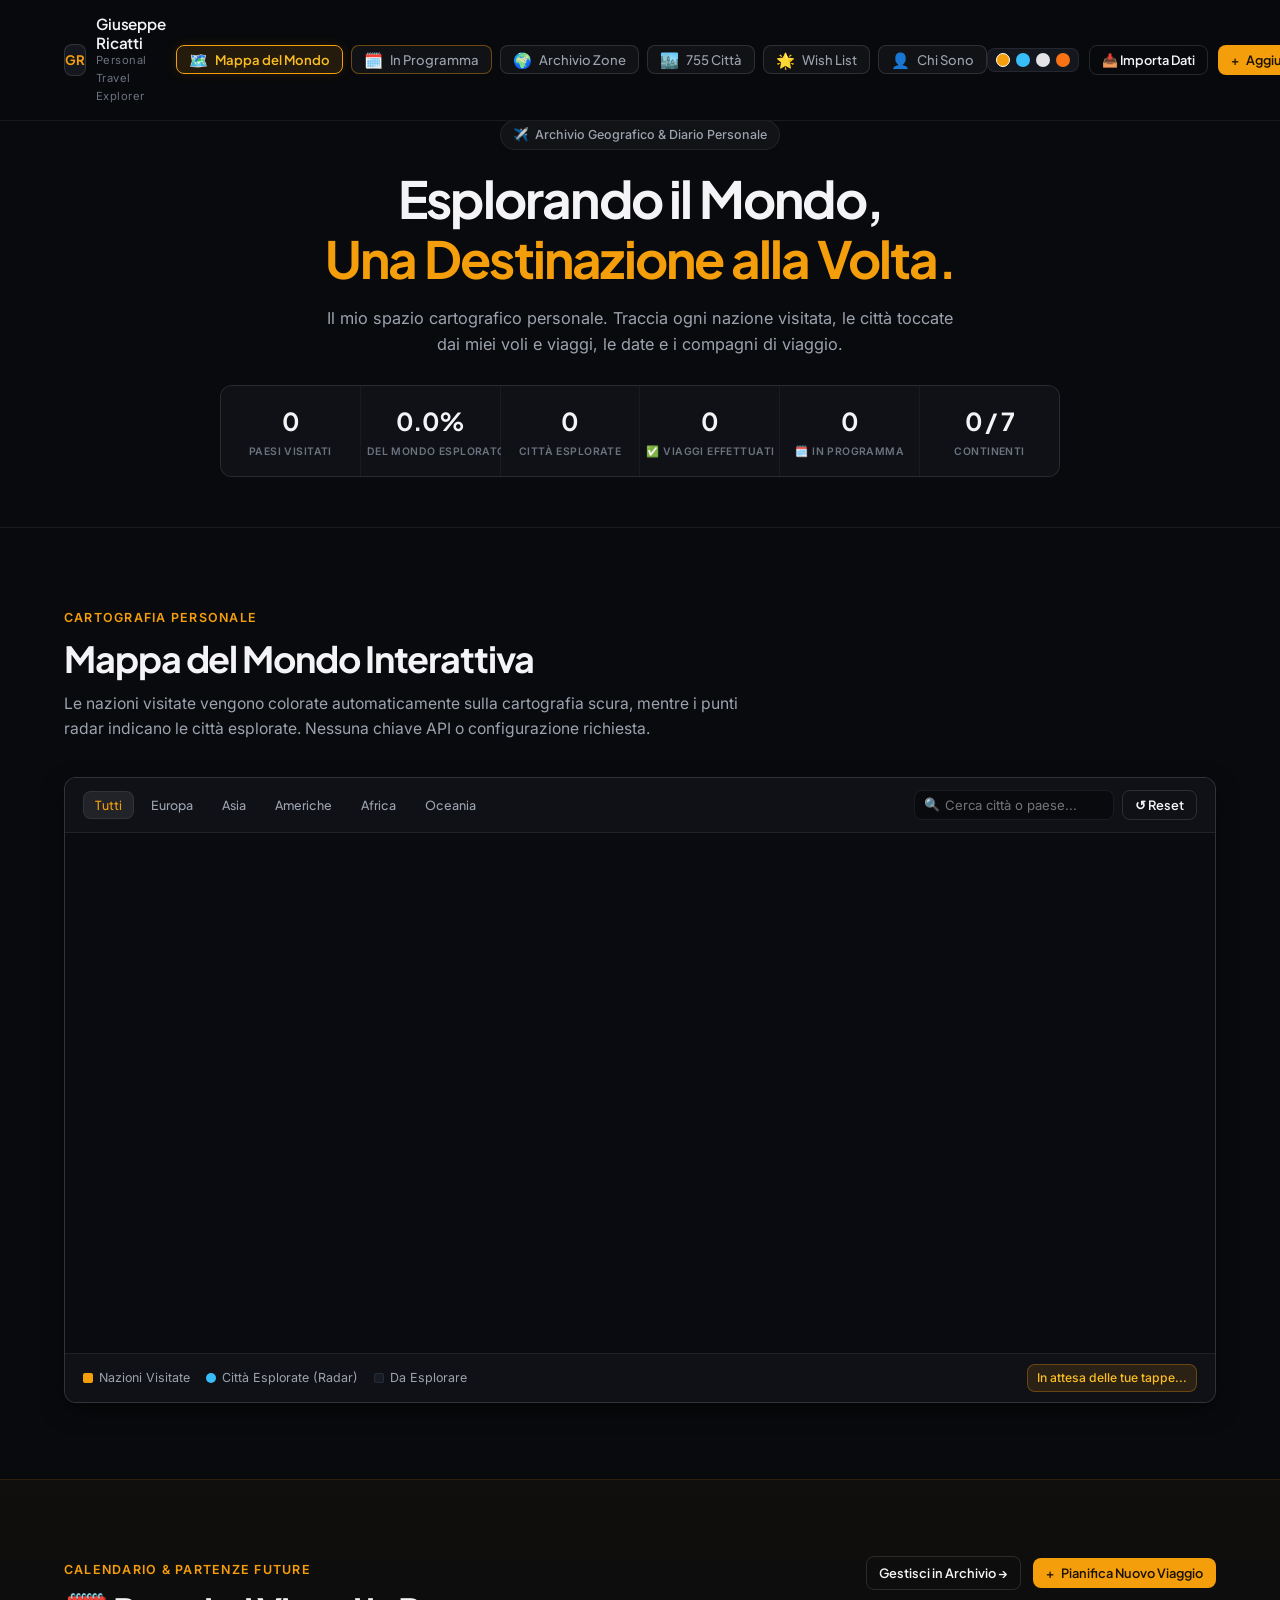
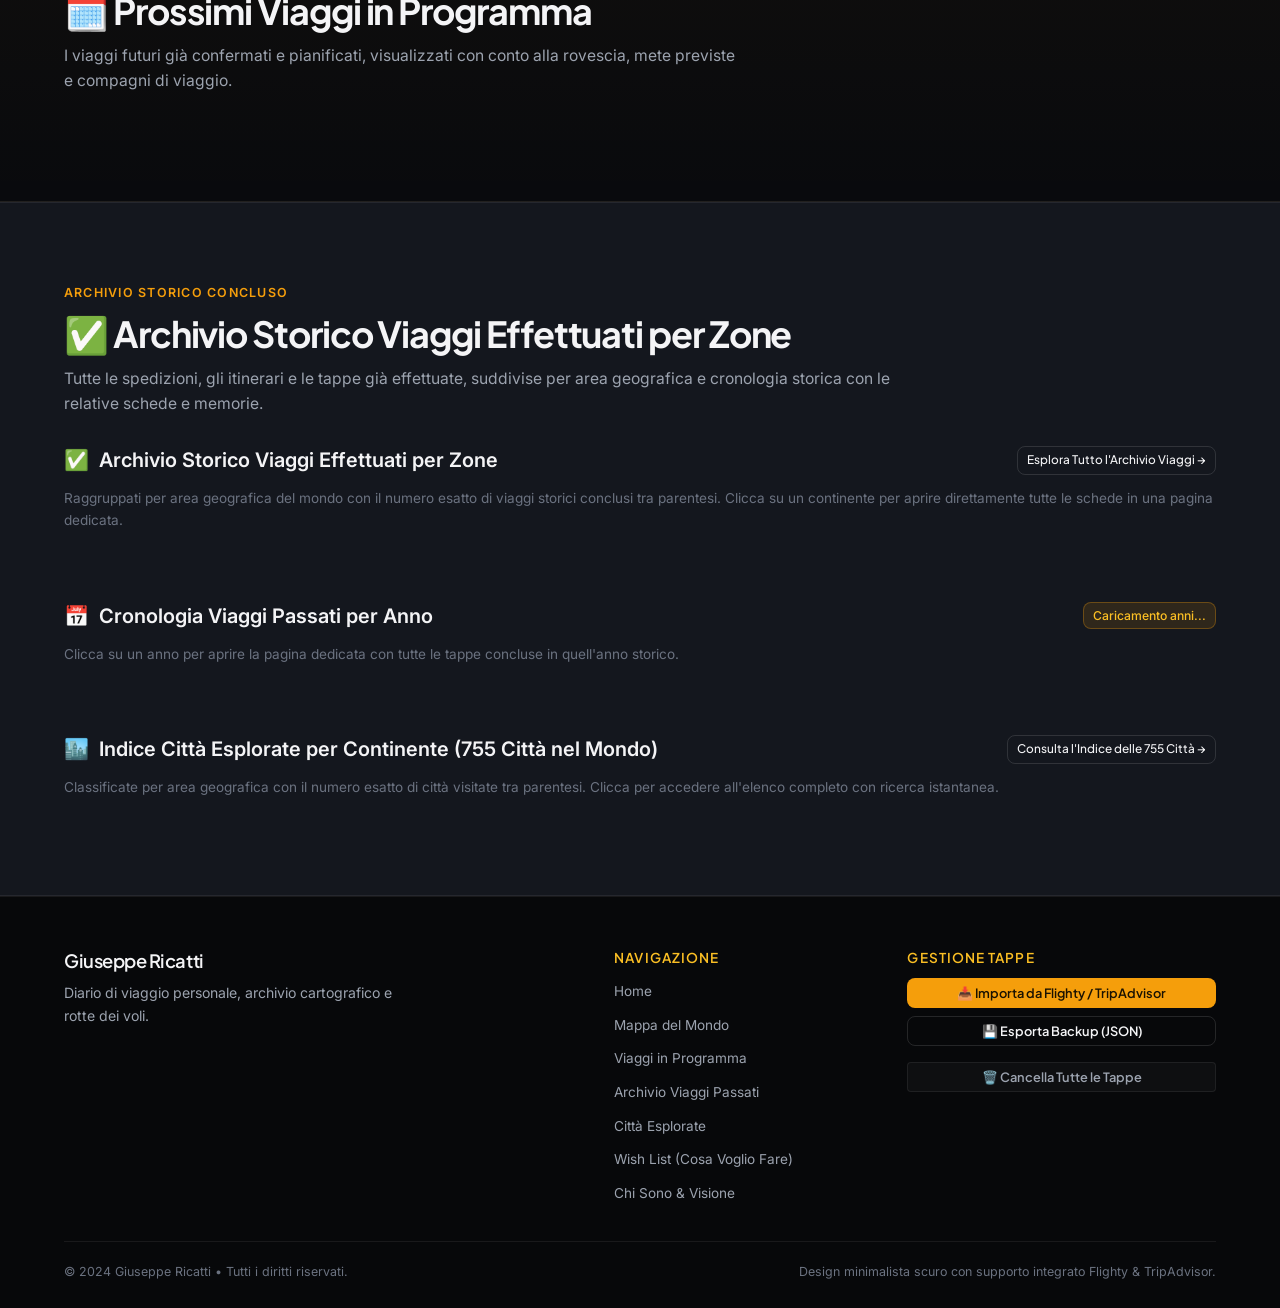
==== index.html @ 0a2cc17b "Primo caricamento" ====
<!DOCTYPE html>
<html lang="it">
<head>
  <meta charset="UTF-8">
  <meta name="viewport" content="width=device-width, initial-scale=1.0">
  <title>Giuseppe Ricatti | Travel Journal & Mappa del Mondo</title>
  <meta name="description" content="Sito web personale e archivio geografico dei viaggi di Giuseppe Ricatti. Mappa interattiva dei paesi e delle città visitate, date, compagni di viaggio e diario.">
  <meta name="author" content="Giuseppe Ricatti">

  <!-- Favicon Emoji -->
  <link rel="icon" href="data:image/svg+xml,<svg xmlns=%22http://www.w3.org/2000/svg%22 viewBox=%220 0 100 100%22><text y=%22.9em%22 font-size=%2290%22>🌍</text></svg>">

  <!-- Google Fonts: Plus Jakarta Sans & Inter (Clean, Minimal, Professional) -->
  <link rel="preconnect" href="https://fonts.googleapis.com">
  <link rel="preconnect" href="https://fonts.gstatic.com" crossorigin>
  <link href="https://fonts.googleapis.com/css2?family=Inter:wght@300;400;500;600&family=Plus+Jakarta+Sans:wght@400;500;600;700&display=swap" rel="stylesheet">

  <!-- Leaflet CSS -->
  <link rel="stylesheet" href="https://unpkg.com/leaflet@1.9.4/dist/leaflet.css" integrity="sha256-p4NxAoJBhIIN+hmNHrzRCf9tD/miZyoHS5obTRR9BMY=" crossorigin=""/>

  <!-- Stili Personalizzati Minimalisti -->
  <link rel="stylesheet" href="css/style.css">
</head>
<body>

  <!-- ======================================================================
       BARRA DI NAVIGAZIONE CON SELETTORE PALETTE
       ====================================================================== -->
  <header class="navbar" id="main-navbar">
    <div class="container navbar-inner">
      <a href="#home" class="brand-logo" title="Giuseppe Ricatti - Home">
        <div class="brand-avatar">GR</div>
        <div class="brand-text">
          <h1>Giuseppe Ricatti</h1>
          <span class="brand-subtitle">Personal Travel Explorer</span>
        </div>
      </a>

      <nav class="navbar-box-nav" id="navbar-links">
        <a href="#mappa" class="nav-box-btn active" title="Mappa del Mondo Interattiva">
          <span class="nav-box-icon">🗺️</span>
          <span class="nav-box-label">Mappa del Mondo</span>
        </a>
        <a href="#prossimi-viaggi" class="nav-box-btn nav-box-upcoming" title="Viaggi in Programma">
          <span class="nav-box-icon">🗓️</span>
          <span class="nav-box-label">In Programma</span>
        </a>
        <a href="#archivio-passati" class="nav-box-btn" title="Archivio Viaggi Passati Diviso per Zone">
          <span class="nav-box-icon">🌍</span>
          <span class="nav-box-label">Archivio Zone</span>
        </a>
        <a href="citta.html" class="nav-box-btn" title="755 Città Esplorate nel Mondo">
          <span class="nav-box-icon">🏙️</span>
          <span class="nav-box-label">755 Città</span>
        </a>
        <a href="wishlist.html" class="nav-box-btn" title="Travel Wish List (Cosa Voglio Fare)">
          <span class="nav-box-icon">🌟</span>
          <span class="nav-box-label">Wish List</span>
        </a>
        <a href="chi-sono.html" class="nav-box-btn" title="Biografia & Visione">
          <span class="nav-box-icon">👤</span>
          <span class="nav-box-label">Chi Sono</span>
        </a>
      </nav>

      <div class="navbar-actions">
        <!-- Selettore rapido palette colore -->
        <div class="theme-picker" title="Scegli la tonalità colore della mappa e del sito">
          <span class="theme-dot theme-dot-amber active" data-theme="amber" onclick="window.travelApp.setTheme('amber')" title="Ambra Dorata"></span>
          <span class="theme-dot theme-dot-sapphire" data-theme="sapphire" onclick="window.travelApp.setTheme('sapphire')" title="Blu Zaffiro"></span>
          <span class="theme-dot theme-dot-platinum" data-theme="platinum" onclick="window.travelApp.setTheme('platinum')" title="Platino Monocromo"></span>
          <span class="theme-dot theme-dot-terracotta" data-theme="terracotta" onclick="window.travelApp.setTheme('terracotta')" title="Terracotta"></span>
        </div>

        <button class="btn btn-outline btn-sm" onclick="window.travelApp.openImportModal('flighty')" title="Importa voli da Flighty o tappe da TripAdvisor">
          📥 Importa Dati
        </button>

        <button class="btn btn-accent btn-sm" onclick="window.travelApp.openAddTripModal()">
          <span>+</span> Aggiungi Tappa
        </button>

        <button class="mobile-menu-btn" id="mobile-menu-toggle" aria-label="Menu di navigazione">
          ☰
        </button>
      </div>
    </div>
  </header>

  <!-- ======================================================================
       HERO SECTION: INTRO & DASHBOARD STATISTICHE
       ====================================================================== -->
  <section class="hero-section" id="home">
    <div class="container">
      <div class="hero-content">
        <div class="hero-tagline-pill">
          <span>✈️</span> Archivio Geografico & Diario Personale
        </div>
        
        <h2 class="hero-title">
          Esplorando il Mondo, <br>
          <span class="gradient-text">Una Destinazione alla Volta.</span>
        </h2>

        <p class="hero-description">
          Il mio spazio cartografico personale. Traccia ogni nazione visitata, le città toccate dai miei voli e viaggi, le date e i compagni di viaggio.
        </p>

        <!-- Dashboard Statistiche Lineare -->
        <div class="stats-dashboard">
          <div class="stat-card">
            <div class="stat-value" id="stat-countries">0</div>
            <div class="stat-label">Paesi Visitati</div>
          </div>
          <div class="stat-card">
            <div class="stat-value" id="stat-percentage">0.0%</div>
            <div class="stat-label">Del Mondo Esplorato</div>
          </div>
          <div class="stat-card">
            <div class="stat-value" id="stat-cities">0</div>
            <div class="stat-label">Città Esplorate</div>
          </div>
          <div class="stat-card">
            <div class="stat-value" id="stat-trips">0</div>
            <div class="stat-label">✅ Viaggi Effettuati</div>
          </div>
          <div class="stat-card stat-card-upcoming">
            <div class="stat-value" id="stat-upcoming">0</div>
            <div class="stat-label">🗓️ In Programma</div>
          </div>
          <div class="stat-card">
            <div class="stat-value" id="stat-continents">0 / 7</div>
            <div class="stat-label" id="stat-continents-label">Continenti</div>
          </div>
        </div>

      </div>
    </div>
  </section>

  <!-- ======================================================================
       SEZIONE MAPPA DEL MONDO INTERATTIVA
       ====================================================================== -->
  <section class="section-padding map-section" id="mappa">
    <div class="container">
      <div class="section-header">
        <span class="section-tag">Cartografia Personale</span>
        <h2 class="section-title">Mappa del Mondo Interattiva</h2>
        <p class="section-subtitle">
          Le nazioni visitate vengono colorate automaticamente sulla cartografia scura, mentre i punti radar indicano le città esplorate. Nessuna chiave API o configurazione richiesta.
        </p>
      </div>

      <div class="map-card-wrapper">
        <!-- Toolbar con filtri continenti e ricerca -->
        <div class="map-toolbar">
          <div class="continent-filters" id="map-continent-filters">
            <button class="continent-btn active" data-continent="all">Tutti</button>
            <button class="continent-btn" data-continent="Europa">Europa</button>
            <button class="continent-btn" data-continent="Asia">Asia</button>
            <button class="continent-btn" data-continent="Americhe">Americhe</button>
            <button class="continent-btn" data-continent="Africa">Africa</button>
            <button class="continent-btn" data-continent="Oceania">Oceania</button>
          </div>

          <div class="map-controls-group">
            <div class="map-search-box">
              <span class="map-search-icon">🔍</span>
              <input type="text" id="map-search-input" placeholder="Cerca città o paese...">
            </div>
            <button class="btn btn-outline btn-sm" onclick="window.travelMap.resetView()" title="Ripristina visuale globale">
              ↺ Reset
            </button>
          </div>
        </div>

        <!-- Mappa Leaflet (Esri Dark Canvas) -->
        <div id="world-map"></div>

        <!-- Footer Mappa con Legenda e Badge Statistiche -->
        <div class="map-footer-legend">
          <div class="legend-items">
            <div class="legend-item">
              <span class="legend-swatch swatch-visited"></span>
              <span>Nazioni Visitate</span>
            </div>
            <div class="legend-item">
              <span class="legend-swatch swatch-city"></span>
              <span>Città Esplorate (Radar)</span>
            </div>
            <div class="legend-item">
              <span class="legend-swatch swatch-unvisited"></span>
              <span>Da Esplorare</span>
            </div>
          </div>
          <div id="map-stat-badge" class="badge badge-accent">
            In attesa delle tue tappe...
          </div>
        </div>
      </div>
    </div>
  </section>

  <!-- ======================================================================
       SEZIONE: PROSSIMI VIAGGI IN PROGRAMMA (ELEMENTO A SÉ STANTE)
       Visualizza chiaramente i viaggi futuri/pianificati separati dall'archivio
       con le schede complete e le loro icone di riepilogo originali
       ====================================================================== -->
  <section class="section-padding home-upcoming-section" id="prossimi-viaggi">
    <div class="container">
      <div class="upcoming-section-header">
        <div class="upcoming-header-left">
          <span class="section-tag">Calendario & Partenze Future</span>
          <h2 class="section-title"><span>🗓️</span> Prossimi Viaggi in Programma</h2>
          <p class="section-subtitle">
            I viaggi futuri già confermati e pianificati, visualizzati con conto alla rovescia, mete previste e compagni di viaggio.
          </p>
        </div>
        <div class="upcoming-header-actions">
          <a href="viaggi.html?tab=upcoming" class="btn btn-outline btn-sm">
            Gestisci in Archivio →
          </a>
          <button class="btn btn-accent btn-sm" onclick="window.travelApp.openAddTripModal()">
            <span>+</span> Pianifica Nuovo Viaggio
          </button>
        </div>
      </div>

      <!-- Griglia card viaggi in programma con icone originali (renderizzata via app.js) -->
      <div class="trips-grid" id="home-upcoming-list">
        <!-- Inserito dinamicamente da app.js via renderTripCard(trip, true) -->
      </div>
    </div>
  </section>

  <!-- ======================================================================
       SEZIONE ARCHIVIO: VIAGGI PASSATI (EFFETTUATI) DIVISO PER ZONE
       Contiene ESCLUSIVAMENTE i viaggi già effettuati (esclusi quelli in programma)
       con le schede complete e le loro icone di riepilogo originali
       ====================================================================== -->
  <section class="section-padding directory-hub-section" id="archivio-passati">
    <div class="container">
      <div class="section-header" style="text-align: left; margin-bottom: 28px;">
        <span class="section-tag">Archivio Storico Concluso</span>
        <h2 class="section-title"><span>✅</span> Archivio Storico Viaggi Effettuati per Zone</h2>
        <p class="section-subtitle" style="margin: 0; max-width: 850px;">
          Tutte le spedizioni, gli itinerari e le tappe già effettuate, suddivise per area geografica e cronologia storica con le relative schede e memorie.
        </p>
      </div>

      <!-- BLOCCO 1: ARCHIVIO STORICO VIAGGI EFFETTUATI PER ZONE (CONTINENTI) -->
      <div class="directory-block" id="archivio-zone">
        <div class="directory-block-header">
          <div class="directory-block-title">
            <span>✅</span> Archivio Storico Viaggi Effettuati per Zone
          </div>
          <a href="viaggi.html?tab=past" class="btn btn-xs btn-outline">
            Esplora Tutto l'Archivio Viaggi →
          </a>
          <p class="directory-block-desc">
            Raggruppati per area geografica del mondo con il numero esatto di viaggi storici conclusi tra parentesi. Clicca su un continente per aprire direttamente tutte le schede in una pagina dedicata.
          </p>
        </div>
        <div class="continents-directory-grid" id="home-past-continents-grid">
          <!-- Renderizzato via app.js nello stesso layout di Indice Città Esplorate per Continente -->
        </div>
      </div>

      <!-- BLOCCO 2: CRONOLOGIA VIAGGI PASSATI PER ANNO -->
      <div class="directory-block" id="archivio-anni">
        <div class="directory-block-header">
          <div class="directory-block-title">
            <span>📅</span> Cronologia Viaggi Passati per Anno
          </div>
          <span class="badge badge-accent" id="hub-past-years-count">Caricamento anni...</span>
          <p class="directory-block-desc">
            Clicca su un anno per aprire la pagina dedicata con tutte le tappe concluse in quell'anno storico.
          </p>
        </div>
        <div class="years-directory-grid" id="home-past-years-grid">
          <!-- Renderizzato via app.js con i soli anni dei viaggi passati -->
        </div>
      </div>

      <!-- BLOCCO 3: CITTÀ ESPLORATE & TOCCATE PER CONTINENTE -->
      <div class="directory-block" id="indice-citta">
        <div class="directory-block-header">
          <div class="directory-block-title">
            <span>🏙️</span> Indice Città Esplorate per Continente (755 Città nel Mondo)
          </div>
          <a href="citta.html" class="btn btn-xs btn-outline">
            Consulta l'Indice delle 755 Città →
          </a>
          <p class="directory-block-desc">
            Classificate per area geografica con il numero esatto di città visitate tra parentesi. Clicca per accedere all'elenco completo con ricerca istantanea.
          </p>
        </div>
        <div class="continents-directory-grid" id="home-cities-continents-grid">
          <!-- Renderizzato via app.js -->
        </div>
      </div>

    </div>
  </section>

  <!-- ======================================================================
       MODALE: IMPORTATORE INTELLIGENTE FLIGHTY & TRIPADVISOR
       ====================================================================== -->
  <div class="custom-modal" id="modal-import">
    <div class="modal-backdrop" onclick="window.travelApp.closeAllModals()"></div>
    <div class="modal-dialog">
      <div class="modal-header">
        <h3>Importa i Tuoi Viaggi e Voli</h3>
        <button class="modal-close-btn" onclick="window.travelApp.closeAllModals()">×</button>
      </div>

      <div class="modal-body">
        <div class="import-tabs">
          <button class="import-tab-btn active" data-tab="flighty" onclick="window.travelApp.switchImportTab('flighty')">
            ✈️ Da Flighty (CSV / Voli)
          </button>
          <button class="import-tab-btn" data-tab="tripadvisor" onclick="window.travelApp.switchImportTab('tripadvisor')">
            📍 Da TripAdvisor / Elenco Luoghi
          </button>
        </div>

        <!-- TAB FLIGHTY -->
        <div id="import-tab-flighty">
          <div class="import-instructions">
            <strong>Come esportare da Flighty:</strong> Nell'app Flighty su iPhone/iPad vai su <em>Impostazioni ➔ Esporta ➔ Esporta Voli (CSV)</em>. Puoi caricare il file qui sotto oppure incollare il testo.
          </div>

          <!-- Drag & drop o file upload -->
          <div class="drag-drop-zone" onclick="document.getElementById('flighty-file-input').click()">
            <div class="drag-drop-icon">📂</div>
            <p><strong>Clicca per selezionare il file CSV di Flighty</strong></p>
            <span>oppure trascina il file qui</span>
            <input type="file" id="flighty-file-input" accept=".csv" style="display:none;" onchange="window.travelApp.handleFlightyFileSelect(event)">
          </div>

          <div class="form-group mt-3">
            <label class="form-label">Oppure incolla il testo del file CSV Flighty qui:</label>
            <textarea class="form-control" id="flighty-paste-textarea" placeholder="Departure Date, Flight, From, To, Departure IATA, Arrival IATA..."></textarea>
          </div>

          <button class="btn btn-accent w-100 mt-2" onclick="window.travelApp.handleFlightyPasteSubmit()">
            Analizza e Importa Voli Flighty ➔
          </button>
        </div>

        <!-- TAB TRIPADVISOR -->
        <div id="import-tab-tripadvisor" style="display: none;">
          <div class="import-instructions">
            <strong>Come importare da TripAdvisor:</strong> Incolla qui sotto la lista dei posti visitati, le città o le recensioni dalla tua pagina TripAdvisor. Il sistema riconoscerà automaticamente le città e le collegherà alla mappa del mondo!
          </div>

          <div class="form-group">
            <label class="form-label">Incolla l'elenco dei luoghi o città visitate:</label>
            <textarea class="form-control" id="tripadvisor-paste-textarea" style="min-height: 140px;" placeholder="Esempio:
Tokyo, Giappone (2024)
Reykjavik, Islanda (2023)
Parigi, Francia (2022)
Barcellona, Spagna (2021)
New York, Stati Uniti (2023)"></textarea>
          </div>

          <button class="btn btn-accent w-100 mt-2" onclick="window.travelApp.handleTripAdvisorTextSubmit()">
            Estrai Luoghi e Inserisci nel Diario ➔
          </button>
        </div>
      </div>

      <div class="modal-footer">
        <button class="btn btn-outline" onclick="window.travelApp.closeAllModals()">Chiudi</button>
      </div>
    </div>
  </div>

  <!-- ======================================================================
       MODALE: AGGIUNGI / MODIFICA TAPPA
       ====================================================================== -->
  <div class="custom-modal" id="modal-trip">
    <div class="modal-backdrop" onclick="window.travelApp.closeAllModals()"></div>
    <div class="modal-dialog">
      <div class="modal-header">
        <h3 id="modal-trip-title">Aggiungi Tappa / Viaggio</h3>
        <button class="modal-close-btn" onclick="window.travelApp.closeAllModals()">×</button>
      </div>

      <form id="trip-modal-form">
        <div class="modal-body">
          <input type="hidden" id="trip-id-hidden" value="">

          <div class="form-grid">
            <!-- SELETTORE MULTI-PAESE / NAZIONI TOCCATE -->
            <div class="form-group col-span-2">
              <label class="form-label">
                Nazione / Paese Visitato * <span class="text-muted">(Puoi selezionare più paesi per viaggi che toccano più stati)</span>
              </label>
              
              <!-- Tag dei paesi selezionati -->
              <div class="selected-countries-tags" id="selected-countries-container">
                <span class="no-country-hint text-muted">Nessun paese selezionato. Clicca sotto per scegliere.</span>
              </div>

              <!-- Input di ricerca e pannello a scomparsa -->
              <div class="multi-country-picker-wrap">
                <div class="country-search-box">
                  <span class="country-search-icon">🔍</span>
                  <input type="text" class="form-control" id="country-search-input" placeholder="Cerca paese da aggiungere (es. Italia, Giappone, Spagna...)" autocomplete="off">
                  <button type="button" class="btn btn-xs btn-outline" id="country-dropdown-toggle">Elenco Nazioni ▾</button>
                </div>
                
                <div class="country-dropdown-panel" id="country-dropdown-panel" style="display: none;">
                  <div class="country-options-list" id="country-options-list">
                    <!-- Popolato dinamicamente da JS con checkbox e bandiere -->
                  </div>
                </div>
              </div>
              <span class="form-hint">Tutti i paesi selezionati verranno evidenziati sulla mappa interattiva del mondo!</span>
            </div>

            <div class="form-group">
              <label class="form-label" for="trip-city-input">Città Esplorata/e *</label>
              <input type="text" class="form-control" id="trip-city-input" placeholder="es. Tokyo, Kyoto" required>
            </div>

            <div class="form-group">
              <label class="form-label" for="trip-flag-input">Bandiera Emoji Principale</label>
              <input type="text" class="form-control" id="trip-flag-input" placeholder="es. 🇯🇵" maxlength="4">
            </div>

            <div class="form-group">
              <label class="form-label" for="trip-start-date">Data Inizio *</label>
              <input type="date" class="form-control" id="trip-start-date" required>
            </div>

            <div class="form-group">
              <label class="form-label" for="trip-end-date">Data Fine *</label>
              <input type="date" class="form-control" id="trip-end-date" required>
            </div>

            <div class="form-group">
              <label class="form-label" for="trip-status-select">Stato del Viaggio</label>
              <select class="form-control" id="trip-status-select">
                <option value="auto">⏳ Automatico (in base alla data odierna)</option>
                <option value="upcoming">🗓️ In Programma (Futuro)</option>
                <option value="completed">✅ Già Effettuato (Passato)</option>
              </select>
              <span class="form-hint">Se impostato su automatico, date future diventano viaggi in programma.</span>
            </div>

            <div class="form-group">
              <label class="form-label" for="trip-duration">Durata (Giorni)</label>
              <input type="number" class="form-control" id="trip-duration" placeholder="Calcolata in automatico" min="1">
            </div>

            <div class="form-group">
              <label class="form-label" for="trip-companions">Con Chi Hai Viaggiato? *</label>
              <input type="text" class="form-control" id="trip-companions" placeholder="es. In solitaria, Con gli amici..." required>
            </div>

            <div class="form-group">
              <label class="form-label" for="trip-category-input">Tipologia</label>
              <select class="form-control" id="trip-category-input">
                <option value="Culturale">Culturale</option>
                <option value="On The Road">On The Road</option>
                <option value="Avventura">Avventura</option>
                <option value="Metropoli">Metropoli</option>
                <option value="Mare & Isole">Mare & Isole</option>
                <option value="Volo & Soggiorno">Volo & Soggiorno</option>
              </select>
            </div>

            <div class="form-group col-span-2">
              <label class="form-label" for="trip-image-url">URL Foto di Copertina</label>
              <input type="url" class="form-control" id="trip-image-url" placeholder="https://images.unsplash.com/...">
            </div>

            <div class="form-group col-span-2">
              <label class="form-label" for="trip-desc-input">Note & Esperienze</label>
              <textarea class="form-control" id="trip-desc-input" placeholder="Note su questa destinazione, voli o tappe..."></textarea>
            </div>

            <div class="form-group col-span-2">
              <label class="form-label" for="trip-highlights-input">Momenti Salienti (separati da virgola)</label>
              <input type="text" class="form-control" id="trip-highlights-input" placeholder="Tramonto a Oia, Museo Louvre, Street food...">
            </div>
          </div>
        </div>

        <div class="modal-footer">
          <button type="button" class="btn btn-outline" onclick="window.travelApp.closeAllModals()">Annulla</button>
          <button type="submit" class="btn btn-accent" id="trip-submit-btn">Salva Tappa 💾</button>
        </div>
      </form>
    </div>
  </div>

  <!-- ======================================================================
       MODALE: AGGIUNGI DESTINAZIONE ALLA WISH LIST
       ====================================================================== -->
  <div class="custom-modal" id="modal-wishlist">
    <div class="modal-backdrop" onclick="window.travelApp.closeAllModals()"></div>
    <div class="modal-dialog">
      <div class="modal-header">
        <h3 id="modal-wishlist-title">Aggiungi Desiderio alla Travel Wish List</h3>
        <button class="modal-close-btn" onclick="window.travelApp.closeAllModals()">×</button>
      </div>

      <form id="wishlist-modal-form">
        <div class="modal-body">
          <div class="form-grid">
            <div class="form-group col-span-2">
              <label class="form-label" for="wish-destination-input">Destinazione / Esperienza Sognata *</label>
              <input type="text" class="form-control" id="wish-destination-input" placeholder="es. Isole Lofoten & Capo Nord, Patagonia, Safari in Namibia..." required>
            </div>

            <div class="form-group">
              <label class="form-label" for="wish-country-input">Nazione *</label>
              <input type="text" class="form-control" id="wish-country-input" placeholder="es. Norvegia, Argentina, Cile, Namibia..." required>
            </div>

            <div class="form-group">
              <label class="form-label" for="wish-flag-input">Bandiera Emoji</label>
              <input type="text" class="form-control" id="wish-flag-input" placeholder="es. 🇳🇴" maxlength="4">
            </div>

            <div class="form-group">
              <label class="form-label" for="wish-year-input">Anno Obiettivo</label>
              <input type="text" class="form-control" id="wish-year-input" placeholder="es. 2028">
            </div>

            <div class="form-group">
              <label class="form-label" for="wish-status-select">Stato del Progetto</label>
              <select class="form-control" id="wish-status-select">
                <option value="Sogno nel cassetto">Sogno nel cassetto</option>
                <option value="In studio">In studio</option>
                <option value="Pianificato">Pianificato</option>
              </select>
            </div>

            <div class="form-group col-span-2">
              <label class="form-label" for="wish-goal-input">Obiettivo / Cosa Voglio Fare Lì *</label>
              <textarea class="form-control" id="wish-goal-input" placeholder="es. Ammirare l'aurora boreale d'inverno, fare trekking sul ghiacciaio..." required></textarea>
            </div>
          </div>
        </div>

        <div class="modal-footer">
          <button type="button" class="btn btn-outline" onclick="window.travelApp.closeAllModals()">Annulla</button>
          <button type="submit" class="btn btn-accent">Aggiungi alla Wish List 🌟</button>
        </div>
      </form>
    </div>
  </div>

  <!-- LIGHTBOX -->
  <div class="custom-modal" id="modal-lightbox">
    <div class="modal-backdrop" onclick="window.travelApp.closeAllModals()"></div>
    <div class="modal-dialog lightbox-dialog">
      <div class="lightbox-content">
        <img id="lightbox-img" src="" alt="Foto ingrandita">
        <p class="lightbox-caption" id="lightbox-caption"></p>
        <button class="btn btn-outline btn-sm mt-3" onclick="window.travelApp.closeAllModals()">Chiudi</button>
      </div>
    </div>
  </div>

  <!-- ======================================================================
       FOOTER
       ====================================================================== -->
  <footer class="footer">
    <div class="container">
      <div class="footer-grid">
        <div class="footer-brand">
          <h4>Giuseppe Ricatti</h4>
          <p>
            Diario di viaggio personale, archivio cartografico e rotte dei voli.
          </p>
        </div>

        <div class="footer-nav">
          <h5>Navigazione</h5>
          <ul>
            <li><a href="index.html">Home</a></li>
            <li><a href="#mappa">Mappa del Mondo</a></li>
            <li><a href="viaggi.html?tab=upcoming">Viaggi in Programma</a></li>
            <li><a href="viaggi.html?tab=past">Archivio Viaggi Passati</a></li>
            <li><a href="citta.html">Città Esplorate</a></li>
            <li><a href="wishlist.html">Wish List (Cosa Voglio Fare)</a></li>
            <li><a href="chi-sono.html">Chi Sono & Visione</a></li>
          </ul>
        </div>

        <div class="footer-backup">
          <h5>Gestione Tappe</h5>
          <div class="backup-buttons">
            <button class="btn btn-accent btn-sm w-100" onclick="window.travelApp.openImportModal('flighty')">
              📥 Importa da Flighty / TripAdvisor
            </button>
            <button class="btn btn-outline btn-sm w-100" onclick="window.travelApp.exportData()">
              💾 Esporta Backup (JSON)
            </button>
            <button class="btn btn-icon btn-danger btn-sm w-100 mt-2" onclick="window.travelApp.confirmClearAllTrips()">
              🗑️ Cancella Tutte le Tappe
            </button>
          </div>
        </div>
      </div>

      <div class="footer-bottom">
        <p>© 2024 Giuseppe Ricatti • Tutti i diritti riservati.</p>
        <p>Design minimalista scuro con supporto integrato Flighty & TripAdvisor.</p>
      </div>
    </div>
  </footer>

  <!-- SCRIPT -->
  <script src="https://unpkg.com/leaflet@1.9.4/dist/leaflet.js" integrity="sha256-20nQCchB9co0qIjJZRGuk2/Z9VM+kNiyxNV1lvTlZBo=" crossorigin=""></script>
  <script src="data/countries-data.js"></script>
  <script src="js/tripadvisor_cities.js"></script>
  <script src="js/data.js"></script>
  <script src="js/map.js"></script>
  <script src="js/app.js"></script>

</body>
</html>
---- css/style.css ----
/* ==========================================================================
   STYLE.CSS - Giuseppe Ricatti | Personal Travel Journal
   Design: Minimalista, Pulito, Monocromatico Scuro con Accento Ambra/Oro
   ZERO VERDE - Palette Calda, Moderna ed Editoriale
   ========================================================================== */

/* --- VARIABILI CSS (Design Tokens Minimalisti Senza Verde) --- */
:root {
  /* Sfondi Matte & Superfici Pulite */
  --bg-primary: #090a0d;
  --bg-secondary: #0f1116;
  --bg-surface: #14171e;
  --bg-surface-hover: #1a1e27;
  --bg-elevated: #1e232e;
  --bg-overlay: rgba(9, 10, 13, 0.88);

  /* Bordi Sottili & Lineari */
  --border-subtle: rgba(255, 255, 255, 0.07);
  --border-medium: rgba(255, 255, 255, 0.12);
  --border-focus: var(--accent-theme);

  /* Accento Caldo Minimalista (Ambra Dorata - Zero Verde) */
  --accent-theme: #f59e0b;
  --accent-theme-hover: #fbbf24;
  --accent-theme-subtle: rgba(245, 158, 11, 0.12);
  --accent-theme-border: rgba(245, 158, 11, 0.3);
  --text-accent: #fbbf24;
  --marker-core: #38bdf8;
  --accent-danger: #ef4444;

  /* Tipografia & Testo Pulito */
  --text-primary: #f4f4f6;
  --text-secondary: #9ca3af;
  --text-muted: #6b7280;

  --font-heading: 'Plus Jakarta Sans', -apple-system, BlinkMacSystemFont, "Segoe UI", Roboto, sans-serif;
  --font-body: 'Inter', -apple-system, BlinkMacSystemFont, "Segoe UI", Roboto, sans-serif;

  /* Geometria Pulita */
  --radius-xs: 4px;
  --radius-sm: 8px;
  --radius-md: 12px;
  --radius-lg: 16px;
  --radius-full: 9999px;

  /* Ombre Discrete */
  --shadow-sm: 0 1px 3px rgba(0, 0, 0, 0.4);
  --shadow-md: 0 4px 12px rgba(0, 0, 0, 0.5);
  --shadow-card: 0 8px 24px -4px rgba(0, 0, 0, 0.6);

  --transition-fast: 0.15s ease;
  --transition-normal: 0.25s ease;
}

/* TEMI DI COLORE SELEZIONABILI DALL'UTENTE */
body.theme-sapphire {
  --accent-theme: #38bdf8;
  --accent-theme-hover: #7dd3fc;
  --accent-theme-subtle: rgba(56, 189, 248, 0.12);
  --accent-theme-border: rgba(56, 189, 248, 0.3);
  --text-accent: #38bdf8;
  --marker-core: #f59e0b;
}

body.theme-platinum {
  --accent-theme: #e4e4e7;
  --accent-theme-hover: #ffffff;
  --accent-theme-subtle: rgba(255, 255, 255, 0.08);
  --accent-theme-border: rgba(255, 255, 255, 0.25);
  --text-accent: #f4f4f5;
  --marker-core: #38bdf8;
}

body.theme-terracotta {
  --accent-theme: #f97316;
  --accent-theme-hover: #fb923c;
  --accent-theme-subtle: rgba(249, 115, 22, 0.12);
  --accent-theme-border: rgba(249, 115, 22, 0.3);
  --text-accent: #fb923c;
  --marker-core: #38bdf8;
}

/* --- RESET & BASE --- */
*, *::before, *::after {
  box-sizing: border-box;
  margin: 0;
  padding: 0;
}

html {
  scroll-behavior: smooth;
  font-size: 16px;
  background-color: var(--bg-primary);
  color: var(--text-primary);
}

body {
  font-family: var(--font-body);
  background-color: var(--bg-primary);
  color: var(--text-primary);
  line-height: 1.6;
  overflow-x: hidden;
  -webkit-font-smoothing: antialiased;
}

/* Scrollbar Minimalista */
::-webkit-scrollbar {
  width: 7px;
  height: 7px;
}
::-webkit-scrollbar-track {
  background: var(--bg-primary);
}
::-webkit-scrollbar-thumb {
  background: #1c202a;
  border-radius: var(--radius-full);
}
::-webkit-scrollbar-thumb:hover {
  background: #2b3140;
}

/* Tipografia Pulita */
h1, h2, h3, h4, h5, h6 {
  font-family: var(--font-heading);
  font-weight: 600;
  color: var(--text-primary);
  letter-spacing: -0.025em;
  line-height: 1.25;
}

a {
  color: inherit;
  text-decoration: none;
  transition: color var(--transition-fast);
}

img {
  max-width: 100%;
  height: auto;
  display: block;
}

/* Container di layout */
.container {
  width: 100%;
  max-width: 1200px;
  margin: 0 auto;
  padding: 0 24px;
}

.section-padding {
  padding: 76px 0;
}

/* Header di Sezione Pulito */
.section-header {
  margin-bottom: 36px;
}

.section-tag {
  font-size: 0.78rem;
  text-transform: uppercase;
  letter-spacing: 0.1em;
  font-weight: 600;
  color: var(--accent-theme);
  display: inline-block;
  margin-bottom: 8px;
}

.section-title {
  font-size: clamp(1.8rem, 3vw, 2.25rem);
  font-weight: 700;
  margin-bottom: 10px;
  letter-spacing: -0.03em;
}

.section-subtitle {
  color: var(--text-secondary);
  font-size: 0.98rem;
  line-height: 1.6;
  max-width: 680px;
}

/* Badge e Pill Minimalisti */
.badge {
  display: inline-flex;
  align-items: center;
  gap: 5px;
  font-size: 0.76rem;
  font-weight: 500;
  padding: 3px 9px;
  border-radius: var(--radius-sm);
  background: rgba(255, 255, 255, 0.04);
  border: 1px solid var(--border-subtle);
  color: var(--text-secondary);
}

.badge-accent {
  background: var(--accent-theme-subtle);
  color: var(--text-accent);
  border-color: var(--accent-theme-border);
}

.badge-duration {
  background: rgba(255, 255, 255, 0.04);
  color: #cbd5e1;
  border-color: var(--border-subtle);
}

.badge-continent {
  background: rgba(255, 255, 255, 0.04);
  color: var(--text-secondary);
}

/* Pulsanti Minimalisti */
.btn {
  display: inline-flex;
  align-items: center;
  justify-content: center;
  gap: 7px;
  font-family: var(--font-heading);
  font-size: 0.86rem;
  font-weight: 600;
  padding: 8px 16px;
  border-radius: var(--radius-sm);
  border: 1px solid transparent;
  cursor: pointer;
  transition: all var(--transition-fast);
  white-space: nowrap;
}

.btn-accent {
  background: var(--accent-theme);
  color: #1a1202;
  font-weight: 600;
}

.btn-accent:hover {
  background: var(--accent-theme-hover);
  transform: translateY(-1px);
}

.btn-outline {
  background: transparent;
  border-color: var(--border-medium);
  color: var(--text-primary);
}

.btn-outline:hover {
  background: rgba(255, 255, 255, 0.06);
  border-color: rgba(255, 255, 255, 0.25);
}

.btn-sm {
  padding: 6px 12px;
  font-size: 0.8rem;
}

.btn-xs {
  padding: 4px 9px;
  font-size: 0.74rem;
  font-weight: 500;
}

.btn-icon {
  padding: 6px 10px;
  background: rgba(255, 255, 255, 0.03);
  border: 1px solid var(--border-subtle);
  border-radius: var(--radius-xs);
  color: var(--text-secondary);
  font-size: 0.8rem;
}

.btn-icon:hover {
  background: rgba(255, 255, 255, 0.08);
  color: var(--text-primary);
}

.btn-icon.btn-danger:hover {
  background: rgba(239, 68, 68, 0.15);
  color: #f87171;
  border-color: rgba(239, 68, 68, 0.3);
}

.w-100 { width: 100%; }
.mt-2 { margin-top: 8px; }
.mt-3 { margin-top: 14px; }

/* ==========================================================================
   NAVBAR & PALETTE SWITCHER
   ========================================================================== */
.navbar {
  position: fixed;
  top: 0;
  left: 0;
  width: 100%;
  z-index: 1000;
  padding: 14px 0;
  background: rgba(9, 10, 13, 0.85);
  backdrop-filter: blur(12px);
  border-bottom: 1px solid var(--border-subtle);
}

.navbar-inner {
  display: flex;
  align-items: center;
  justify-content: space-between;
}

.brand-logo {
  display: flex;
  align-items: center;
  gap: 10px;
}

.brand-avatar {
  width: 32px;
  height: 32px;
  border-radius: var(--radius-sm);
  background: var(--bg-surface);
  border: 1px solid var(--border-medium);
  display: flex;
  align-items: center;
  justify-content: center;
  font-family: var(--font-heading);
  font-weight: 700;
  font-size: 0.82rem;
  color: var(--accent-theme);
}

.brand-text h1 {
  font-size: 0.95rem;
  font-weight: 600;
  letter-spacing: -0.01em;
}

.brand-subtitle {
  display: block;
  font-size: 0.7rem;
  color: var(--text-muted);
  letter-spacing: 0.04em;
}

/* Menu di Navigazione a Box / Card */
.navbar-box-nav,
.navbar-links {
  display: flex;
  align-items: center;
  gap: 8px;
  list-style: none;
  margin: 0;
  padding: 0;
}

.nav-box-btn {
  display: inline-flex;
  align-items: center;
  gap: 7px;
  padding: 6px 12px;
  background: rgba(255, 255, 255, 0.04);
  border: 1px solid var(--border-medium);
  border-radius: var(--radius-sm);
  color: var(--text-secondary);
  font-family: var(--font-heading);
  font-size: 0.82rem;
  font-weight: 500;
  text-decoration: none;
  transition: all var(--transition-fast);
  white-space: nowrap;
}

.nav-box-btn:hover {
  background: rgba(245, 158, 11, 0.1);
  border-color: var(--accent-theme);
  color: #ffffff;
  transform: translateY(-1px);
  box-shadow: 0 4px 12px rgba(0, 0, 0, 0.3);
}

.nav-box-btn.active {
  background: var(--accent-theme-subtle);
  border-color: var(--accent-theme);
  color: var(--text-accent);
  font-weight: 600;
  box-shadow: 0 0 12px var(--accent-theme-subtle);
}

.nav-box-btn.nav-box-upcoming {
  border-color: rgba(245, 158, 11, 0.4);
}

.nav-box-btn.nav-box-upcoming:hover {
  border-color: var(--accent-theme);
  background: rgba(245, 158, 11, 0.15);
}

.nav-box-icon {
  font-size: 0.95rem;
  line-height: 1;
}

.nav-box-label {
  font-size: 0.82rem;
  line-height: 1;
}

/* Fallback link per vecchi riferimenti */
.navbar-links a {
  font-size: 0.84rem;
  font-weight: 500;
  color: var(--text-secondary);
  transition: all var(--transition-fast);
}

.navbar-links a:hover,
.navbar-links a.active {
  color: var(--text-primary);
}

.navbar-actions {
  display: flex;
  align-items: center;
  gap: 10px;
}

/* Selettore Tema Colore */
.theme-picker {
  display: flex;
  align-items: center;
  gap: 6px;
  padding: 4px 8px;
  background: var(--bg-surface);
  border: 1px solid var(--border-subtle);
  border-radius: var(--radius-sm);
}

.theme-dot {
  width: 14px;
  height: 14px;
  border-radius: 50%;
  cursor: pointer;
  border: 1.5px solid transparent;
  transition: transform var(--transition-fast);
}

.theme-dot:hover {
  transform: scale(1.2);
}

.theme-dot.active {
  border-color: #ffffff;
}

.theme-dot-amber { background: #f59e0b; }
.theme-dot-sapphire { background: #38bdf8; }
.theme-dot-platinum { background: #e4e4e7; }
.theme-dot-terracotta { background: #f97316; }

.mobile-menu-btn {
  display: none;
  background: transparent;
  border: none;
  color: var(--text-primary);
  font-size: 1.35rem;
  cursor: pointer;
}

/* ==========================================================================
   HERO SECTION
   ========================================================================== */
.hero-section {
  position: relative;
  padding-top: 120px;
  padding-bottom: 50px;
  background: var(--bg-primary);
  border-bottom: 1px solid var(--border-subtle);
}

.hero-content {
  max-width: 840px;
  margin: 0 auto;
  text-align: center;
}

.hero-tagline-pill {
  display: inline-flex;
  align-items: center;
  gap: 6px;
  padding: 4px 12px;
  border-radius: var(--radius-full);
  background: rgba(255, 255, 255, 0.04);
  border: 1px solid var(--border-subtle);
  color: var(--text-secondary);
  font-size: 0.78rem;
  font-weight: 500;
  margin-bottom: 18px;
}

.hero-title {
  font-size: clamp(2rem, 4vw, 3.2rem);
  font-weight: 700;
  line-height: 1.18;
  margin-bottom: 16px;
  letter-spacing: -0.035em;
}

.hero-title .gradient-text {
  color: var(--accent-theme);
}

.hero-description {
  font-size: 1.02rem;
  color: var(--text-secondary);
  line-height: 1.6;
  max-width: 640px;
  margin: 0 auto 28px auto;
  font-weight: 400;
}

.hero-cta-group {
  display: flex;
  align-items: center;
  justify-content: center;
  gap: 12px;
  flex-wrap: wrap;
  margin-bottom: 44px;
}

/* Statistiche a Griglia Lineare (Tutti i 6 blocchi su una riga senza a capo) */
.stats-dashboard {
  display: grid;
  grid-template-columns: repeat(6, 1fr);
  gap: 1px;
  background: var(--border-subtle);
  border: 1px solid var(--border-subtle);
  border-radius: var(--radius-md);
  overflow: hidden;
}

.stat-card {
  background: var(--bg-secondary);
  padding: 16px 6px;
  text-align: center;
  min-width: 0;
  transition: background var(--transition-fast);
}

.stat-card:hover {
  background: var(--bg-surface);
}

.stat-value {
  font-family: var(--font-heading);
  font-size: 1.55rem;
  font-weight: 700;
  color: var(--text-primary);
  margin-bottom: 2px;
  letter-spacing: -0.03em;
  white-space: nowrap;
}

.stat-label {
  font-size: 0.65rem;
  font-weight: 600;
  color: var(--text-muted);
  text-transform: uppercase;
  letter-spacing: 0.04em;
  white-space: nowrap;
}

/* ==========================================================================
   SEZIONE MAPPA DEL MONDO
   ========================================================================== */
.map-section {
  position: relative;
  background: var(--bg-primary);
}

.map-card-wrapper {
  background: var(--bg-surface);
  border: 1px solid var(--border-medium);
  border-radius: var(--radius-md);
  overflow: hidden;
  box-shadow: var(--shadow-card);
}

/* Toolbar della Mappa */
.map-toolbar {
  display: flex;
  align-items: center;
  justify-content: space-between;
  padding: 12px 18px;
  background: var(--bg-secondary);
  border-bottom: 1px solid var(--border-subtle);
  flex-wrap: nowrap;
  gap: 12px;
  overflow-x: auto;
}

.continent-filters {
  display: flex;
  align-items: center;
  gap: 5px;
  flex-wrap: nowrap;
  overflow-x: auto;
  scrollbar-width: none;
}
.continent-filters::-webkit-scrollbar {
  display: none;
}

.continent-btn {
  white-space: nowrap;
  flex-shrink: 0;
  background: transparent;
  border: 1px solid transparent;
  color: var(--text-secondary);
  padding: 5px 11px;
  border-radius: var(--radius-sm);
  font-size: 0.78rem;
  font-family: var(--font-heading);
  font-weight: 500;
  cursor: pointer;
  transition: all var(--transition-fast);
}

.continent-btn:hover {
  color: var(--text-primary);
  background: rgba(255, 255, 255, 0.04);
}

.continent-btn.active {
  background: rgba(255, 255, 255, 0.08);
  color: var(--accent-theme);
  border-color: var(--border-subtle);
}

.map-controls-group {
  display: flex;
  align-items: center;
  gap: 8px;
}

.map-search-box {
  position: relative;
  display: flex;
  align-items: center;
}

.map-search-box input {
  background: var(--bg-primary);
  border: 1px solid var(--border-subtle);
  border-radius: var(--radius-sm);
  padding: 6px 14px 6px 30px;
  color: var(--text-primary);
  font-size: 0.82rem;
  font-family: var(--font-body);
  width: 200px;
  transition: all var(--transition-fast);
}

.map-search-box input:focus {
  outline: none;
  border-color: var(--border-focus);
  width: 230px;
}

.map-search-icon {
  position: absolute;
  left: 10px;
  font-size: 0.8rem;
  color: var(--text-muted);
  pointer-events: none;
}

/* Contenitore Mappa Leaflet */
#world-map {
  height: 520px;
  width: 100%;
  background: #090b10;
}

/* Footer Mappa & Legenda */
.map-footer-legend {
  display: flex;
  align-items: center;
  justify-content: space-between;
  padding: 10px 18px;
  background: var(--bg-secondary);
  border-top: 1px solid var(--border-subtle);
  font-size: 0.78rem;
  color: var(--text-secondary);
  flex-wrap: wrap;
  gap: 12px;
}

.legend-items {
  display: flex;
  align-items: center;
  gap: 16px;
}

.legend-item {
  display: flex;
  align-items: center;
  gap: 6px;
}

.legend-swatch {
  width: 10px;
  height: 10px;
  border-radius: 2px;
}

.legend-swatch.swatch-visited {
  background: var(--accent-theme);
}

.legend-swatch.swatch-city {
  background: var(--marker-core);
  border-radius: 50%;
}

.legend-swatch.swatch-unvisited {
  background: #171b24;
  border: 1px solid var(--border-subtle);
}

/* ==========================================================================
   MARKER NORMALIZZATO & TOOLTIP (DESIGN UNIFORME PER TUTTE LE CITTÀ)
   ========================================================================== */
.unified-city-marker-wrapper {
  background: transparent !important;
  border: none !important;
}

.unified-city-marker {
  position: relative;
  width: 14px;
  height: 14px;
  display: flex;
  align-items: center;
  justify-content: center;
  cursor: pointer;
}

.unified-pin-glow {
  position: absolute;
  width: 14px;
  height: 14px;
  border-radius: 50%;
  opacity: 0.40;
  transition: transform 0.2s ease, opacity 0.2s ease;
}

.unified-pin-dot {
  width: 6px;
  height: 6px;
  border-radius: 50%;
  border: 1px solid rgba(255, 255, 255, 0.95);
  box-shadow: 0 1px 4px rgba(0, 0, 0, 0.6);
  z-index: 2;
  transition: transform 0.2s ease;
}

/* Città visitata standard (TripAdvisor / Flighty) - Ambra caldo / Oro */
.unified-city-marker.pin-visited .unified-pin-glow {
  background: #f59e0b;
  box-shadow: 0 0 6px rgba(245, 158, 11, 0.65);
}
.unified-city-marker.pin-visited .unified-pin-dot {
  background-color: #f59e0b;
}

/* Città / Tappa preferita - Bagliore Oro Vivo */
.unified-city-marker.pin-favorite .unified-pin-glow {
  background: #fbbf24;
  box-shadow: 0 0 9px rgba(251, 191, 36, 0.9);
  animation: radar-pulse 2s infinite ease-out;
}
.unified-city-marker.pin-favorite .unified-pin-dot {
  background-color: #fbbf24;
  width: 7px;
  height: 7px;
}

/* Tappa in programma (Viaggio futuro) - Ciano Elettrico */
.unified-city-marker.pin-upcoming .unified-pin-glow {
  background: #38bdf8;
  box-shadow: 0 0 8px rgba(56, 189, 248, 0.85);
  animation: radar-pulse 2s infinite ease-out;
}
.unified-city-marker.pin-upcoming .unified-pin-dot {
  background-color: #38bdf8;
}

.unified-city-marker:hover .unified-pin-dot {
  transform: scale(1.4);
}
.unified-city-marker:hover .unified-pin-glow {
  transform: scale(1.6);
  opacity: 0.75;
}

/* Retrocompatibilità city-pulse-marker */
.city-pulse-marker-wrapper {
  background: transparent;
  border: none;
}

.city-pulse-marker {
  position: relative;
  width: 16px;
  height: 16px;
  display: flex;
  align-items: center;
  justify-content: center;
  cursor: pointer;
}

.marker-core {
  width: 7px;
  height: 7px;
  background-color: var(--marker-core);
  border: 1.5px solid #ffffff;
  border-radius: 50%;
  z-index: 2;
}

.pulse-ring {
  position: absolute;
  width: 16px;
  height: 16px;
  border-radius: 50%;
  border: 1px solid var(--marker-core);
  animation: radar-pulse 2s infinite ease-out;
  opacity: 0;
  z-index: 1;
}

@keyframes radar-pulse {
  0% { transform: scale(0.4); opacity: 0.9; }
  80% { transform: scale(1.8); opacity: 0.2; }
  100% { transform: scale(2.2); opacity: 0; }
}

.marker-label { display: none; }

.city-pulse-marker.favorite-pulse-marker .marker-core {
  background-color: #fbbf24;
  box-shadow: 0 0 8px #f59e0b;
}

.city-mini-tooltip {
  background: rgba(15, 17, 23, 0.94) !important;
  color: #f1f5f9 !important;
  border: 1px solid rgba(255, 255, 255, 0.18) !important;
  border-radius: 4px !important;
  font-size: 0.75rem !important;
  font-weight: 500 !important;
  padding: 3px 8px !important;
  box-shadow: 0 4px 14px rgba(0, 0, 0, 0.6) !important;
}
.city-mini-tooltip::before { display: none !important; }

/* Tooltip Leaflet Pulito */
.custom-leaflet-tooltip {
  background: #11141b !important;
  border: 1px solid var(--border-medium) !important;
  border-radius: var(--radius-sm) !important;
  padding: 10px 12px !important;
  box-shadow: var(--shadow-md) !important;
  color: var(--text-primary) !important;
}

.custom-leaflet-tooltip::before { display: none !important; }

.map-tooltip { min-width: 160px; }

.tooltip-header {
  display: flex;
  align-items: center;
  justify-content: space-between;
  gap: 10px;
  margin-bottom: 6px;
  border-bottom: 1px solid var(--border-subtle);
  padding-bottom: 4px;
}

.tooltip-title {
  font-family: var(--font-heading);
  font-weight: 600;
  font-size: 0.88rem;
  color: #ffffff;
}

.tooltip-badge {
  font-size: 0.68rem;
  font-weight: 600;
  padding: 1px 6px;
  border-radius: var(--radius-xs);
}

.badge-visited {
  background: var(--accent-theme-subtle);
  color: var(--text-accent);
}

.badge-unvisited {
  background: rgba(255, 255, 255, 0.05);
  color: var(--text-muted);
}

.tooltip-body {
  font-size: 0.78rem;
  color: var(--text-secondary);
  line-height: 1.4;
}

.tooltip-body .label {
  color: var(--text-muted);
  font-weight: 500;
}

.tooltip-footer {
  font-size: 0.72rem;
  color: var(--text-accent);
  margin-top: 6px;
  font-weight: 500;
}

/* Popup Città */
.custom-leaflet-popup .leaflet-popup-content-wrapper {
  background: #131722 !important;
  border: 1px solid var(--border-medium) !important;
  border-radius: var(--radius-md) !important;
  padding: 0 !important;
  box-shadow: var(--shadow-card) !important;
  color: var(--text-primary) !important;
  overflow: hidden !important;
}

.custom-leaflet-popup .leaflet-popup-content {
  margin: 0 !important;
}

.custom-leaflet-popup .leaflet-popup-tip {
  background: #131722 !important;
  border: 1px solid var(--border-medium) !important;
}

.city-popup-card .popup-image {
  height: 90px;
  background-size: cover;
  background-position: center;
  position: relative;
}

.popup-flag {
  position: absolute;
  top: 8px;
  right: 8px;
  font-size: 1.1rem;
  background: rgba(0, 0, 0, 0.6);
  border-radius: 50%;
  width: 26px;
  height: 26px;
  display: flex;
  align-items: center;
  justify-content: center;
}

.city-popup-card .popup-content {
  padding: 12px 14px;
}

.city-popup-card h4 {
  font-size: 0.95rem;
  margin-bottom: 4px;
}

.popup-country {
  color: var(--text-accent);
  font-weight: 500;
}

.popup-date, .popup-companions {
  font-size: 0.76rem;
  color: var(--text-secondary);
  margin-bottom: 2px;
}

/* ==========================================================================
   SEZIONE CHI SONO & COSA VOGLIO FARE
   ========================================================================== */
.about-section {
  background: var(--bg-primary);
  border-bottom: 1px solid var(--border-subtle);
}

.about-grid {
  display: grid;
  grid-template-columns: 1fr 1.2fr;
  gap: 36px;
  align-items: center;
  margin-bottom: 56px;
}

.about-image-card {
  position: relative;
}

.about-image-wrapper {
  border-radius: var(--radius-md);
  overflow: hidden;
  border: 1px solid var(--border-medium);
}

.about-image-wrapper img {
  width: 100%;
  height: 400px;
  object-fit: cover;
  filter: grayscale(15%);
  transition: filter var(--transition-normal);
}

.about-image-wrapper:hover img {
  filter: grayscale(0%);
}

.about-floating-badge {
  position: absolute;
  bottom: 16px;
  right: 16px;
  background: var(--bg-surface);
  border: 1px solid var(--border-medium);
  border-radius: var(--radius-sm);
  padding: 12px 16px;
  box-shadow: var(--shadow-md);
  max-width: 220px;
}

.floating-badge-number {
  font-family: var(--font-heading);
  font-size: 1.35rem;
  font-weight: 700;
  color: var(--accent-theme);
  line-height: 1;
}

.floating-badge-text {
  font-size: 0.76rem;
  color: var(--text-secondary);
  margin-top: 4px;
}

.about-text h3 {
  font-size: 1.55rem;
  margin-bottom: 14px;
  letter-spacing: -0.02em;
}

.about-bio {
  color: var(--text-secondary);
  font-size: 0.95rem;
  margin-bottom: 14px;
  line-height: 1.65;
}

.travel-style-pills {
  display: flex;
  flex-wrap: wrap;
  gap: 8px;
  margin: 18px 0 24px 0;
}

.style-pill {
  display: inline-flex;
  align-items: center;
  gap: 6px;
  background: var(--bg-secondary);
  border: 1px solid var(--border-subtle);
  padding: 6px 12px;
  border-radius: var(--radius-xs);
  font-size: 0.78rem;
  font-weight: 500;
  color: var(--text-secondary);
}

/* BUCKET LIST */
.bucket-list-header {
  margin-top: 44px;
  margin-bottom: 20px;
  display: flex;
  align-items: center;
  justify-content: space-between;
  flex-wrap: wrap;
  gap: 12px;
  border-top: 1px solid var(--border-subtle);
  padding-top: 36px;
}

.bucket-list-header h3 {
  font-size: 1.3rem;
}

.bucket-list-grid {
  display: grid;
  grid-template-columns: repeat(auto-fit, minmax(260px, 1fr));
  gap: 16px;
}

.bucket-card {
  background: var(--bg-surface);
  border: 1px solid var(--border-subtle);
  border-radius: var(--radius-sm);
  padding: 18px;
  display: flex;
  flex-direction: column;
  justify-content: space-between;
  transition: border-color var(--transition-fast);
}

.bucket-card:hover {
  border-color: var(--border-medium);
}

.bucket-card-header {
  display: flex;
  align-items: flex-start;
  gap: 10px;
  margin-bottom: 10px;
}

.bucket-icon {
  font-size: 1.4rem;
}

.bucket-dest-info h4 {
  font-size: 0.98rem;
  margin-bottom: 2px;
}

.bucket-country {
  font-size: 0.78rem;
  color: var(--text-muted);
}

.bucket-year-badge {
  margin-left: auto;
  font-size: 0.72rem;
  font-weight: 600;
  padding: 2px 6px;
  border-radius: var(--radius-xs);
  background: rgba(255, 255, 255, 0.05);
  color: var(--text-secondary);
}

.bucket-goal {
  font-size: 0.85rem;
  color: var(--text-secondary);
  margin-bottom: 14px;
  line-height: 1.45;
}

.bucket-footer {
  display: flex;
  align-items: center;
  justify-content: space-between;
  border-top: 1px solid var(--border-subtle);
  padding-top: 10px;
}

.bucket-status {
  font-size: 0.74rem;
  color: var(--text-muted);
  display: flex;
  align-items: center;
  gap: 6px;
}

.status-indicator {
  width: 6px;
  height: 6px;
  border-radius: 50%;
  background: var(--accent-theme);
}

/* ==========================================================================
   SEZIONE GALLERIA DEI VIAGGI
   ========================================================================== */
.gallery-section {
  background: var(--bg-primary);
}

.gallery-filters-bar {
  background: var(--bg-surface);
  border: 1px solid var(--border-subtle);
  border-radius: var(--radius-sm);
  padding: 12px 16px;
  margin-bottom: 26px;
  display: flex;
  align-items: center;
  justify-content: space-between;
  flex-wrap: wrap;
  gap: 12px;
}

.gallery-search-wrap {
  position: relative;
  flex: 1;
  min-width: 240px;
}

.gallery-search-wrap input {
  width: 100%;
  background: var(--bg-secondary);
  border: 1px solid var(--border-subtle);
  border-radius: var(--radius-xs);
  padding: 8px 12px 8px 34px;
  color: var(--text-primary);
  font-size: 0.85rem;
  font-family: var(--font-body);
  transition: border-color var(--transition-fast);
}

.gallery-search-wrap input:focus {
  outline: none;
  border-color: var(--border-focus);
}

.gallery-search-wrap .search-icon {
  position: absolute;
  left: 10px;
  top: 50%;
  transform: translateY(-50%);
  color: var(--text-muted);
  font-size: 0.85rem;
}

.select-filters-group {
  display: flex;
  align-items: center;
  gap: 8px;
  flex-wrap: wrap;
}

.custom-select {
  background: var(--bg-secondary);
  border: 1px solid var(--border-subtle);
  border-radius: var(--radius-xs);
  color: var(--text-secondary);
  padding: 8px 12px;
  font-size: 0.82rem;
  font-family: var(--font-body);
  cursor: pointer;
  transition: border-color var(--transition-fast);
}

.custom-select:focus {
  outline: none;
  border-color: var(--border-focus);
  color: var(--text-primary);
}

.custom-select option {
  background: var(--bg-secondary);
  color: var(--text-primary);
}

/* Griglia Viaggi */
.trips-grid {
  display: grid;
  grid-template-columns: repeat(auto-fill, minmax(330px, 1fr));
  gap: 22px;
}

.col-span-all {
  grid-column: 1 / -1;
}

/* Card Viaggio Minimalista */
.trip-card {
  background: var(--bg-surface);
  border: 1px solid var(--border-subtle);
  border-radius: var(--radius-sm);
  overflow: hidden;
  display: flex;
  flex-direction: column;
  transition: all var(--transition-fast);
}

.trip-card:hover {
  border-color: var(--border-medium);
  transform: translateY(-2px);
  box-shadow: var(--shadow-sm);
}

.trip-card.highlight-card {
  border-color: var(--accent-theme);
}

.trip-card-image {
  position: relative;
  height: 190px;
  overflow: hidden;
  cursor: pointer;
}

.trip-card-image img {
  width: 100%;
  height: 100%;
  object-fit: cover;
  transition: transform var(--transition-normal);
}

.trip-card:hover .trip-card-image img {
  transform: scale(1.03);
}

.image-gradient-overlay {
  position: absolute;
  inset: 0;
  background: linear-gradient(180deg, rgba(0, 0, 0, 0.1) 0%, rgba(9, 10, 13, 0.8) 100%);
}

.trip-category-pill {
  position: absolute;
  top: 10px;
  left: 10px;
  background: rgba(9, 10, 13, 0.75);
  border: 1px solid var(--border-subtle);
  color: var(--text-secondary);
  padding: 3px 8px;
  border-radius: var(--radius-xs);
  font-size: 0.7rem;
  font-weight: 500;
  text-transform: uppercase;
}

.trip-card-flag {
  position: absolute;
  top: 10px;
  right: 10px;
  font-size: 1.15rem;
  background: rgba(9, 10, 13, 0.78);
  backdrop-filter: blur(8px);
  border: 1px solid rgba(255, 255, 255, 0.12);
  border-radius: 14px;
  padding: 3px 8px;
  min-height: 28px;
  display: inline-flex;
  gap: 4px;
  align-items: center;
  justify-content: center;
  box-shadow: 0 4px 12px rgba(0, 0, 0, 0.4);
}

.trip-card-body {
  padding: 18px;
  display: flex;
  flex-direction: column;
  flex: 1;
}

.trip-card-destination {
  margin-bottom: 12px;
}

.trip-card-title {
  font-size: 1.2rem;
  font-weight: 600;
  letter-spacing: -0.015em;
}

.trip-card-city {
  font-size: 0.86rem;
  color: var(--text-accent);
  font-weight: 500;
  margin-top: 2px;
}

/* Informazioni Metadata */
.trip-meta-box {
  background: var(--bg-secondary);
  border: 1px solid var(--border-subtle);
  border-radius: var(--radius-xs);
  padding: 9px 12px;
  margin-bottom: 12px;
  display: flex;
  flex-direction: column;
  gap: 5px;
}

.trip-meta-item {
  display: flex;
  align-items: center;
  gap: 8px;
}

.meta-icon {
  font-size: 0.9rem;
}

.meta-text {
  display: flex;
  align-items: center;
  gap: 6px;
  font-size: 0.78rem;
}

.meta-label {
  color: var(--text-muted);
  font-weight: 500;
}

.meta-value {
  color: var(--text-primary);
  font-weight: 500;
}

.trip-description {
  font-size: 0.86rem;
  color: var(--text-secondary);
  line-height: 1.55;
  margin-bottom: 12px;
  flex: 1;
}

.trip-highlights {
  margin-bottom: 14px;
  padding: 8px 12px;
  background: var(--bg-secondary);
  border-left: 2px solid var(--accent-theme);
  border-radius: 0 var(--radius-xs) var(--radius-xs) 0;
}

.highlights-title {
  display: block;
  font-size: 0.7rem;
  font-weight: 600;
  text-transform: uppercase;
  color: var(--text-accent);
  margin-bottom: 2px;
}

.trip-highlights ul {
  list-style: none;
  font-size: 0.78rem;
  color: #cbd5e1;
}

.trip-highlights li::before {
  content: '• ';
  color: var(--accent-theme);
}

.trip-card-footer {
  display: flex;
  align-items: center;
  justify-content: space-between;
  border-top: 1px solid var(--border-subtle);
  padding-top: 12px;
  gap: 8px;
}

.badges-row {
  display: flex;
  align-items: center;
  gap: 6px;
}

.trip-card-actions {
  display: flex;
  align-items: center;
  gap: 4px;
}

/* Empty State */
.empty-state-card {
  text-align: center;
  padding: 56px 20px;
  background: var(--bg-surface);
  border: 1px dashed var(--border-medium);
  border-radius: var(--radius-sm);
}

.empty-state-icon {
  font-size: 2.5rem;
  margin-bottom: 12px;
}

.empty-state-card h3 {
  font-size: 1.25rem;
  margin-bottom: 6px;
}

.empty-state-card p {
  color: var(--text-secondary);
  font-size: 0.9rem;
  max-width: 460px;
  margin: 0 auto 18px auto;
}

.empty-state-actions {
  display: flex;
  align-items: center;
  justify-content: center;
  gap: 10px;
  flex-wrap: wrap;
}

/* ==========================================================================
   MODALI & IMPORTATORE FLIGHTY / TRIPADVISOR
   ========================================================================== */
.custom-modal {
  position: fixed;
  inset: 0;
  z-index: 2000;
  display: none;
  align-items: center;
  justify-content: center;
  padding: 20px;
}

.custom-modal.active {
  display: flex;
}

.modal-backdrop {
  position: absolute;
  inset: 0;
  background: var(--bg-overlay);
  backdrop-filter: blur(8px);
}

.modal-dialog {
  position: relative;
  background: var(--bg-surface);
  border: 1px solid var(--border-medium);
  border-radius: var(--radius-md);
  width: 100%;
  max-width: 640px;
  max-height: 90vh;
  overflow-y: auto;
  box-shadow: var(--shadow-card);
  z-index: 10;
}

.modal-header {
  display: flex;
  align-items: center;
  justify-content: space-between;
  padding: 16px 22px;
  border-bottom: 1px solid var(--border-subtle);
  background: var(--bg-secondary);
  position: sticky;
  top: 0;
  z-index: 5;
}

.modal-header h3 {
  font-size: 1.15rem;
  font-weight: 600;
}

.modal-close-btn {
  background: transparent;
  border: none;
  color: var(--text-muted);
  font-size: 1.35rem;
  cursor: pointer;
  line-height: 1;
}

.modal-close-btn:hover {
  color: var(--text-primary);
}

.modal-body {
  padding: 22px;
}

/* Tab Importatore */
.import-tabs {
  display: flex;
  gap: 8px;
  margin-bottom: 20px;
  border-bottom: 1px solid var(--border-subtle);
  padding-bottom: 12px;
}

.import-tab-btn {
  background: transparent;
  border: 1px solid var(--border-subtle);
  color: var(--text-secondary);
  padding: 8px 16px;
  border-radius: var(--radius-xs);
  font-size: 0.85rem;
  font-family: var(--font-heading);
  font-weight: 500;
  cursor: pointer;
}

.import-tab-btn.active {
  background: var(--accent-theme-subtle);
  color: var(--text-accent);
  border-color: var(--accent-theme-border);
}

.import-instructions {
  background: var(--bg-secondary);
  border: 1px solid var(--border-subtle);
  border-radius: var(--radius-xs);
  padding: 12px 16px;
  margin-bottom: 16px;
  font-size: 0.82rem;
  color: var(--text-secondary);
  line-height: 1.5;
}

.import-instructions strong {
  color: var(--text-primary);
}

.drag-drop-zone {
  border: 2px dashed var(--border-medium);
  border-radius: var(--radius-sm);
  padding: 32px 20px;
  text-align: center;
  background: var(--bg-secondary);
  cursor: pointer;
  margin-bottom: 16px;
  transition: all var(--transition-fast);
}

.drag-drop-zone:hover, .drag-drop-zone.dragover {
  border-color: var(--accent-theme);
  background: var(--bg-surface-hover);
}

.drag-drop-icon {
  font-size: 2rem;
  margin-bottom: 8px;
}

.drag-drop-zone p {
  font-size: 0.88rem;
  color: var(--text-secondary);
}

.drag-drop-zone span {
  font-size: 0.76rem;
  color: var(--text-muted);
}

.form-grid {
  display: grid;
  grid-template-columns: 1fr 1fr;
  gap: 16px;
}

.form-group {
  display: flex;
  flex-direction: column;
  gap: 5px;
}

.form-group.col-span-2 {
  grid-column: span 2;
}

.form-label {
  font-size: 0.8rem;
  font-weight: 600;
  color: var(--text-secondary);
}

.form-control {
  background: var(--bg-secondary);
  border: 1px solid var(--border-subtle);
  border-radius: var(--radius-xs);
  padding: 9px 12px;
  color: var(--text-primary);
  font-family: var(--font-body);
  font-size: 0.88rem;
  transition: border-color var(--transition-fast);
}

.form-control:focus {
  outline: none;
  border-color: var(--border-focus);
}

textarea.form-control {
  min-height: 80px;
  resize: vertical;
}

.form-hint {
  font-size: 0.72rem;
  color: var(--text-muted);
}

.modal-footer {
  display: flex;
  align-items: center;
  justify-content: flex-end;
  gap: 10px;
  padding: 14px 22px;
  border-top: 1px solid var(--border-subtle);
  background: var(--bg-secondary);
}

/* Lightbox */
.lightbox-dialog {
  max-width: 860px;
  background: transparent;
  border: none;
  box-shadow: none;
}

.lightbox-content img {
  max-height: 75vh;
  margin: 0 auto;
  border-radius: var(--radius-sm);
  border: 1px solid var(--border-medium);
}

.lightbox-caption {
  margin-top: 12px;
  font-size: 0.92rem;
  color: var(--text-primary);
  text-align: center;
}

/* Toast */
.app-toast {
  position: fixed;
  bottom: 24px;
  right: 24px;
  background: var(--bg-surface);
  border: 1px solid var(--border-focus);
  color: var(--text-primary);
  padding: 10px 18px;
  border-radius: var(--radius-xs);
  font-size: 0.85rem;
  font-weight: 500;
  box-shadow: var(--shadow-md);
  z-index: 3000;
  opacity: 0;
  transform: translateY(12px);
  transition: all var(--transition-fast);
  pointer-events: none;
}

.app-toast.show {
  opacity: 1;
  transform: translateY(0);
}

/* ==========================================================================
   FOOTER MINIMALE
   ========================================================================== */
.footer {
  background: #07080a;
  border-top: 1px solid var(--border-subtle);
  padding: 52px 0 26px 0;
}

.footer-grid {
  display: grid;
  grid-template-columns: 2fr 1fr 1.2fr;
  gap: 36px;
  margin-bottom: 36px;
}

.footer-brand h4 {
  font-size: 1.15rem;
  margin-bottom: 10px;
}

.footer-brand p {
  color: var(--text-secondary);
  font-size: 0.88rem;
  max-width: 340px;
  line-height: 1.6;
}

.footer-nav h5, .footer-backup h5 {
  font-size: 0.85rem;
  text-transform: uppercase;
  letter-spacing: 0.08em;
  color: var(--text-accent);
  margin-bottom: 12px;
}

.footer-nav ul {
  list-style: none;
  display: flex;
  flex-direction: column;
  gap: 8px;
}

.footer-nav a {
  color: var(--text-secondary);
  font-size: 0.85rem;
}

.footer-nav a:hover {
  color: var(--text-primary);
}

.backup-buttons {
  display: flex;
  flex-direction: column;
  gap: 8px;
}

.footer-bottom {
  display: flex;
  align-items: center;
  justify-content: space-between;
  border-top: 1px solid var(--border-subtle);
  padding-top: 20px;
  font-size: 0.78rem;
  color: var(--text-muted);
  flex-wrap: wrap;
  gap: 12px;
}

/* ==========================================================================
   TABS GALLERIA (TUTTI / IN PROGRAMMA / EFFETTUATI)
   ========================================================================== */
.gallery-tabs-wrap {
  margin-bottom: 24px;
}

.gallery-tabs {
  display: flex;
  gap: 10px;
  background: var(--bg-surface);
  border: 1px solid var(--border-subtle);
  border-radius: var(--radius-sm);
  padding: 6px;
  width: fit-content;
  flex-wrap: wrap;
}

.gallery-tab-btn {
  background: transparent;
  border: none;
  color: var(--text-secondary);
  padding: 8px 18px;
  border-radius: var(--radius-xs);
  font-family: var(--font-heading);
  font-size: 0.86rem;
  font-weight: 500;
  cursor: pointer;
  transition: all var(--transition-fast);
}

.gallery-tab-btn:hover {
  color: var(--text-primary);
  background: rgba(255, 255, 255, 0.04);
}

.gallery-tab-btn.active {
  background: var(--accent-theme-subtle);
  color: var(--text-accent);
  border: 1px solid var(--accent-theme-border);
  font-weight: 600;
}

/* Sottosezioni Galleria */
.gallery-subheading {
  grid-column: 1 / -1;
  display: flex;
  align-items: center;
  justify-content: space-between;
  padding: 14px 18px;
  background: var(--bg-secondary);
  border: 1px solid var(--border-subtle);
  border-left: 3px solid var(--accent-theme);
  border-radius: var(--radius-xs);
  margin-top: 10px;
  margin-bottom: 4px;
}

.gallery-subheading.upcoming-subheading {
  border-left-color: #38bdf8;
  background: rgba(56, 189, 248, 0.05);
}

.gallery-subheading h3 {
  font-size: 1.05rem;
  font-weight: 600;
  display: flex;
  align-items: center;
  gap: 8px;
}

.gallery-subheading .subheading-count {
  font-size: 0.78rem;
  color: var(--text-secondary);
}

/* Card Viaggio In Programma (Futuro) */
.trip-card.trip-card-upcoming {
  border-color: rgba(56, 189, 248, 0.35);
  box-shadow: 0 4px 16px rgba(56, 189, 248, 0.08);
}

.trip-card.trip-card-upcoming .trip-card-image::after {
  content: "";
  position: absolute;
  top: 0;
  left: 0;
  right: 0;
  height: 3px;
  background: linear-gradient(90deg, #38bdf8, #818cf8);
}

.badge-upcoming-countdown {
  background: rgba(56, 189, 248, 0.2);
  color: #38bdf8;
  border: 1px solid rgba(56, 189, 248, 0.4);
  font-weight: 600;
  font-size: 0.72rem;
  padding: 2px 7px;
  border-radius: var(--radius-xs);
  display: inline-flex;
  align-items: center;
  gap: 4px;
}

/* ==========================================================================
   SELETTORE MULTI-PAESE (MULTI-COUNTRY PICKER)
   ========================================================================== */
.selected-countries-tags {
  display: flex;
  flex-wrap: wrap;
  gap: 6px;
  min-height: 40px;
  padding: 8px 12px;
  background: var(--bg-primary);
  border: 1px solid var(--border-subtle);
  border-radius: var(--radius-sm);
  margin-bottom: 8px;
  align-items: center;
}

.country-tag-pill {
  display: inline-flex;
  align-items: center;
  gap: 6px;
  background: var(--bg-surface-hover);
  border: 1px solid var(--accent-theme-border);
  color: var(--text-primary);
  padding: 4px 10px;
  border-radius: var(--radius-full);
  font-size: 0.8rem;
  font-weight: 500;
}

.country-tag-pill .tag-flag {
  font-size: 1rem;
}

.country-tag-remove {
  background: transparent;
  border: none;
  color: var(--text-muted);
  cursor: pointer;
  font-size: 1rem;
  line-height: 1;
  padding: 0 2px;
  transition: color var(--transition-fast);
}

.country-tag-remove:hover {
  color: var(--accent-danger);
}

.no-country-hint {
  font-size: 0.8rem;
  color: var(--text-muted);
}

.multi-country-picker-wrap {
  position: relative;
}

.country-search-box {
  display: flex;
  align-items: center;
  gap: 8px;
  position: relative;
}

.country-search-box input {
  padding-left: 32px;
}

.country-search-icon {
  position: absolute;
  left: 10px;
  color: var(--text-muted);
  font-size: 0.8rem;
}

.country-dropdown-panel {
  position: absolute;
  top: 100%;
  left: 0;
  right: 0;
  background: var(--bg-surface);
  border: 1px solid var(--border-medium);
  border-radius: var(--radius-sm);
  margin-top: 4px;
  box-shadow: var(--shadow-card);
  z-index: 100;
  max-height: 240px;
  overflow-y: auto;
}

.country-options-list {
  display: flex;
  flex-direction: column;
}

.country-option-item {
  display: flex;
  align-items: center;
  justify-content: space-between;
  padding: 8px 14px;
  border-bottom: 1px solid var(--border-subtle);
  cursor: pointer;
  transition: background var(--transition-fast);
  font-size: 0.85rem;
}

.country-option-item:hover {
  background: var(--bg-surface-hover);
}

.country-option-item.selected {
  background: var(--accent-theme-subtle);
  color: var(--text-accent);
}

.country-option-info {
  display: flex;
  align-items: center;
  gap: 8px;
}

.country-checkbox {
  accent-color: var(--accent-theme);
  width: 16px;
  height: 16px;
  cursor: pointer;
}

/* ==========================================================================
   SEZIONE CITTÀ VISITATE
   ========================================================================== */
.cities-section {
  background: var(--bg-secondary);
  border-top: 1px solid var(--border-subtle);
  border-bottom: 1px solid var(--border-subtle);
}

.cities-toolbar {
  display: flex;
  align-items: center;
  justify-content: space-between;
  gap: 16px;
  flex-wrap: wrap;
  margin-bottom: 28px;
}

.cities-search-wrap {
  position: relative;
  flex: 1;
  min-width: 240px;
  max-width: 360px;
}

.cities-search-wrap input {
  width: 100%;
  background: var(--bg-primary);
  border: 1px solid var(--border-subtle);
  border-radius: var(--radius-sm);
  padding: 8px 14px 8px 34px;
  color: var(--text-primary);
  font-size: 0.85rem;
}

.cities-search-wrap input:focus {
  outline: none;
  border-color: var(--border-focus);
}

.cities-search-wrap .search-icon {
  position: absolute;
  left: 10px;
  top: 50%;
  transform: translateY(-50%);
  color: var(--text-muted);
}

.cities-grid {
  display: grid;
  grid-template-columns: repeat(auto-fill, minmax(260px, 1fr));
  gap: 18px;
}

.city-card {
  background: var(--bg-surface);
  border: 1px solid var(--border-subtle);
  border-radius: var(--radius-sm);
  padding: 16px;
  display: flex;
  flex-direction: column;
  justify-content: space-between;
  transition: all var(--transition-fast);
}

.city-card:hover {
  border-color: var(--border-medium);
  transform: translateY(-2px);
  box-shadow: var(--shadow-sm);
}

.city-card-header {
  display: flex;
  align-items: center;
  gap: 12px;
  margin-bottom: 10px;
}

.city-card-flag {
  font-size: 1.6rem;
  line-height: 1;
}

.city-card-info h4 {
  font-size: 1.05rem;
  font-weight: 600;
  margin-bottom: 2px;
}

.city-card-country {
  font-size: 0.8rem;
  color: var(--text-secondary);
}

.city-card-meta {
  font-size: 0.78rem;
  color: var(--text-muted);
  margin-bottom: 14px;
}

.city-card-actions {
  display: flex;
  gap: 8px;
  margin-top: auto;
}

/* ==========================================================================
   SEZIONE TRAVEL WISH LIST
   ========================================================================== */
.wishlist-section {
  border-bottom: 1px solid var(--border-subtle);
}

.wishlist-header-flex {
  display: flex;
  align-items: flex-end;
  justify-content: space-between;
  gap: 20px;
  margin-bottom: 32px;
  flex-wrap: wrap;
}

.wishlist-grid {
  display: grid;
  grid-template-columns: repeat(auto-fill, minmax(320px, 1fr));
  gap: 20px;
}

.wish-card {
  background: var(--bg-surface);
  border: 1px solid var(--border-subtle);
  border-radius: var(--radius-sm);
  padding: 20px;
  display: flex;
  flex-direction: column;
  justify-content: space-between;
  transition: all var(--transition-fast);
}

.wish-card:hover {
  border-color: var(--accent-theme-border);
  box-shadow: var(--shadow-sm);
}

.wish-card-top {
  display: flex;
  align-items: flex-start;
  justify-content: space-between;
  gap: 12px;
  margin-bottom: 12px;
}

.wish-card-dest h4 {
  font-size: 1.15rem;
  font-weight: 600;
  margin-bottom: 3px;
}

.wish-card-country {
  font-size: 0.84rem;
  color: var(--text-accent);
  display: flex;
  align-items: center;
  gap: 6px;
}

.wish-year-tag {
  background: var(--bg-secondary);
  border: 1px solid var(--border-subtle);
  padding: 3px 8px;
  border-radius: var(--radius-xs);
  font-size: 0.75rem;
  font-weight: 600;
  color: var(--text-secondary);
}

.wish-goal-text {
  font-size: 0.88rem;
  color: var(--text-secondary);
  line-height: 1.5;
  margin-bottom: 18px;
}

.wish-card-footer {
  display: flex;
  align-items: center;
  justify-content: space-between;
  border-top: 1px solid var(--border-subtle);
  padding-top: 14px;
  gap: 10px;
}

.wish-status-badge {
  font-size: 0.72rem;
  padding: 2px 8px;
  border-radius: var(--radius-full);
  background: rgba(255, 255, 255, 0.05);
  color: var(--text-muted);
}

.wish-actions {
  display: flex;
  gap: 8px;
}

/* ==========================================================================
   RESPONSIVE DESIGN
   ========================================================================== */
@media (max-width: 992px) {
  .stats-dashboard {
    grid-template-columns: repeat(3, 1fr);
  }
  .about-grid {
    grid-template-columns: 1fr;
  }
  .about-image-wrapper img {
    height: 320px;
  }
  .footer-grid {
    grid-template-columns: 1fr;
    gap: 28px;
  }
}

@media (max-width: 768px) {
  .navbar-links {
    position: fixed;
    top: 60px;
    left: 0;
    width: 100%;
    background: var(--bg-surface);
    flex-direction: column;
    padding: 24px;
    gap: 18px;
    border-bottom: 1px solid var(--border-subtle);
    transform: translateY(-150%);
    transition: transform var(--transition-fast);
  }
  .navbar-links.mobile-active {
    transform: translateY(0);
  }
  .mobile-menu-btn {
    display: block;
  }
  .stats-dashboard {
    grid-template-columns: repeat(2, 1fr);
  }
  .trips-grid {
    grid-template-columns: 1fr;
  }
  .form-grid {
    grid-template-columns: 1fr;
  }
  .form-group.col-span-2 {
    grid-column: span 1;
  }
  #world-map {
    height: 380px;
  }
}

/* ==========================================================================
   DIRECTORY HUB: NAVIGAZIONE PER ANNO & PER AREA GEOGRAFICA
   ========================================================================== */
.directory-hub-section {
  background: var(--bg-surface);
  border-top: 1px solid var(--border-subtle);
  border-bottom: 1px solid var(--border-subtle);
}

.directory-block {
  margin-bottom: 48px;
}

.directory-block:last-child {
  margin-bottom: 0;
}

.directory-block-header {
  display: flex;
  align-items: center;
  justify-content: space-between;
  margin-bottom: 20px;
  flex-wrap: wrap;
  gap: 12px;
}

.directory-block-title {
  font-size: 1.25rem;
  font-weight: 600;
  color: var(--text-primary);
  display: flex;
  align-items: center;
  gap: 10px;
}

.directory-block-desc {
  font-size: 0.85rem;
  color: var(--text-muted);
  width: 100%;
}

/* Griglia Anni */
.years-directory-grid {
  display: grid;
  grid-template-columns: repeat(auto-fill, minmax(140px, 1fr));
  gap: 14px;
}

.year-card {
  background: var(--bg-card);
  border: 1px solid var(--border-subtle);
  border-radius: var(--radius-sm);
  padding: 16px 14px;
  display: flex;
  flex-direction: column;
  justify-content: space-between;
  text-decoration: none;
  transition: transform var(--transition-fast), border-color var(--transition-fast), box-shadow var(--transition-fast);
  position: relative;
  overflow: hidden;
}

.year-card:hover {
  transform: translateY(-3px);
  border-color: var(--accent-theme);
  box-shadow: 0 6px 20px rgba(0, 0, 0, 0.4);
}

.year-card-header {
  display: flex;
  align-items: center;
  justify-content: space-between;
  margin-bottom: 8px;
}

.year-card-number {
  font-size: 1.35rem;
  font-weight: 700;
  color: #ffffff;
  font-family: var(--font-display);
}

.year-card.upcoming .year-card-number {
  color: #38bdf8;
}

.year-card-badge {
  font-size: 0.7rem;
  font-weight: 600;
  padding: 2px 6px;
  border-radius: var(--radius-full);
  background: rgba(245, 158, 11, 0.12);
  color: var(--accent-theme);
  border: 1px solid rgba(245, 158, 11, 0.25);
}

.year-card.upcoming .year-card-badge {
  background: rgba(56, 189, 248, 0.15);
  color: #38bdf8;
  border-color: rgba(56, 189, 248, 0.3);
}

.year-card-cities {
  font-size: 0.75rem;
  color: var(--text-muted);
  line-height: 1.3;
  margin-top: 4px;
  display: -webkit-box;
  -webkit-line-clamp: 2;
  -webkit-box-orient: vertical;
  overflow: hidden;
}

.year-card-footer {
  margin-top: 12px;
  display: flex;
  align-items: center;
  justify-content: flex-end;
  font-size: 0.75rem;
  color: var(--accent-theme);
  font-weight: 500;
}

/* Griglia Aree Geografiche */
.continents-directory-grid {
  display: grid;
  grid-template-columns: repeat(auto-fill, minmax(200px, 1fr));
  gap: 16px;
}

.continent-dir-card {
  background: var(--bg-card);
  border: 1px solid var(--border-subtle);
  border-radius: var(--radius-sm);
  padding: 20px;
  text-decoration: none;
  transition: transform var(--transition-fast), border-color var(--transition-fast), box-shadow var(--transition-fast);
  display: flex;
  flex-direction: column;
  justify-content: space-between;
  position: relative;
  overflow: hidden;
}

.continent-dir-card::before {
  content: "";
  position: absolute;
  top: 0;
  left: 0;
  width: 100%;
  height: 3px;
  background: var(--accent-theme);
  opacity: 0.6;
  transition: opacity var(--transition-fast);
}

.continent-dir-card:hover {
  transform: translateY(-4px);
  border-color: var(--accent-theme);
  box-shadow: 0 8px 24px rgba(0, 0, 0, 0.5);
}

.continent-dir-card:hover::before {
  opacity: 1;
}

.continent-dir-icon {
  font-size: 2rem;
  margin-bottom: 12px;
}

.continent-dir-name {
  font-size: 1.15rem;
  font-weight: 600;
  color: var(--text-primary);
  margin-bottom: 6px;
}

.continent-dir-stats {
  font-size: 0.8rem;
  color: var(--text-muted);
  display: flex;
  flex-direction: column;
  gap: 3px;
  margin-bottom: 14px;
}

.continent-dir-link {
  font-size: 0.8rem;
  font-weight: 500;
  color: var(--accent-theme);
  display: inline-flex;
  align-items: center;
  gap: 4px;
}

/* Banner Filtro Attivo nelle pagine dedicate */
.active-filter-banner {
  background: rgba(245, 158, 11, 0.08);
  border: 1px solid rgba(245, 158, 11, 0.25);
  border-radius: var(--radius-sm);
  padding: 12px 18px;
  margin-bottom: 24px;
  display: flex;
  align-items: center;
  justify-content: space-between;
  flex-wrap: wrap;
  gap: 12px;
}

.active-filter-text {
  font-size: 0.9rem;
  color: var(--text-primary);
  display: flex;
  align-items: center;
  gap: 8px;
}

.active-filter-text strong {
  color: var(--accent-theme);
}

/* Pulsante Ritorna alla Mappa */
.back-to-home-bar {
  display: flex;
  align-items: center;
  justify-content: space-between;
  margin-bottom: 24px;
  flex-wrap: wrap;
  gap: 12px;
}

.back-home-link {
  display: inline-flex;
  align-items: center;
  gap: 8px;
  color: var(--text-secondary);
  font-size: 0.88rem;
  text-decoration: none;
  font-weight: 500;
  padding: 8px 14px;
  background: var(--bg-surface);
  border: 1px solid var(--border-subtle);
  border-radius: var(--radius-sm);
  transition: all var(--transition-fast);
}

.back-home-link:hover {
  color: #ffffff;
  border-color: var(--border-accent);
  background: var(--bg-card);
}

/* ==========================================================================
   SEZIONE ELEMENTO A SÉ STANTE: VIAGGI IN PROGRAMMA NELLA HOME
   ========================================================================== */
.home-upcoming-section {
  background: linear-gradient(180deg, rgba(245, 158, 11, 0.03) 0%, rgba(15, 23, 42, 0) 100%);
  border-top: 1px solid rgba(245, 158, 11, 0.15);
  border-bottom: 1px solid var(--border-subtle);
  position: relative;
}

.upcoming-section-header {
  display: flex;
  align-items: flex-start;
  justify-content: space-between;
  flex-wrap: wrap;
  gap: 20px;
  margin-bottom: 32px;
}

.upcoming-header-left {
  max-width: 700px;
}

.upcoming-header-actions {
  display: flex;
  align-items: center;
  gap: 12px;
  flex-wrap: wrap;
}

.home-upcoming-grid {
  display: grid;
  grid-template-columns: repeat(auto-fill, minmax(360px, 1fr));
  gap: 24px;
}

.upcoming-featured-card {
  background: var(--bg-card);
  border: 1px solid rgba(245, 158, 11, 0.3);
  border-radius: var(--radius-md);
  padding: 24px;
  position: relative;
  overflow: hidden;
  transition: all var(--transition-normal);
  display: flex;
  flex-direction: column;
  justify-content: space-between;
  box-shadow: 0 4px 20px rgba(0, 0, 0, 0.35);
}

.upcoming-featured-card::before {
  content: "";
  position: absolute;
  top: 0;
  left: 0;
  right: 0;
  height: 3px;
  background: linear-gradient(90deg, var(--accent-theme), rgba(245, 158, 11, 0.4));
}

.upcoming-featured-card:hover {
  transform: translateY(-4px);
  border-color: var(--accent-theme);
  box-shadow: 0 12px 32px rgba(245, 158, 11, 0.15), 0 4px 16px rgba(0, 0, 0, 0.6);
}

.upcoming-card-top {
  display: flex;
  align-items: center;
  justify-content: space-between;
  gap: 12px;
  margin-bottom: 16px;
}

.upcoming-countdown-badge {
  display: inline-flex;
  align-items: center;
  gap: 6px;
  background: rgba(245, 158, 11, 0.12);
  border: 1px solid rgba(245, 158, 11, 0.35);
  color: var(--accent-theme);
  font-size: 0.78rem;
  font-weight: 600;
  padding: 5px 12px;
  border-radius: 9999px;
  letter-spacing: 0.02em;
}

.upcoming-continent-badge {
  font-size: 0.75rem;
  color: var(--text-muted);
  background: var(--bg-surface);
  border: 1px solid var(--border-subtle);
  padding: 4px 10px;
  border-radius: var(--radius-xs);
}

.upcoming-title {
  font-size: 1.25rem;
  font-weight: 700;
  color: #ffffff;
  margin-bottom: 8px;
  display: flex;
  align-items: center;
  gap: 8px;
  flex-wrap: wrap;
}

.upcoming-title .trip-flags-cluster {
  font-size: 1.15rem;
}

.upcoming-dates {
  font-size: 0.88rem;
  color: var(--text-secondary);
  display: flex;
  align-items: center;
  gap: 8px;
  margin-bottom: 12px;
}

.upcoming-cities-list {
  font-size: 0.82rem;
  color: var(--text-muted);
  background: var(--bg-secondary);
  border: 1px solid var(--border-subtle);
  border-radius: var(--radius-xs);
  padding: 10px 14px;
  margin-bottom: 16px;
  line-height: 1.5;
}

.upcoming-cities-list strong {
  color: var(--text-primary);
}

.upcoming-card-footer {
  display: flex;
  align-items: center;
  justify-content: space-between;
  padding-top: 16px;
  border-top: 1px solid var(--border-subtle);
  gap: 12px;
}

.upcoming-companions {
  font-size: 0.78rem;
  color: var(--text-muted);
  display: flex;
  align-items: center;
  gap: 6px;
}

.upcoming-card-actions {
  display: flex;
  align-items: center;
  gap: 8px;
}

.upcoming-empty-card {
  grid-column: 1 / -1;
  background: var(--bg-card);
  border: 1px dashed var(--border-medium);
  border-radius: var(--radius-md);
  padding: 40px 24px;
  text-align: center;
}

.upcoming-empty-card p {
  color: var(--text-muted);
  margin-bottom: 16px;
  font-size: 0.95rem;
}
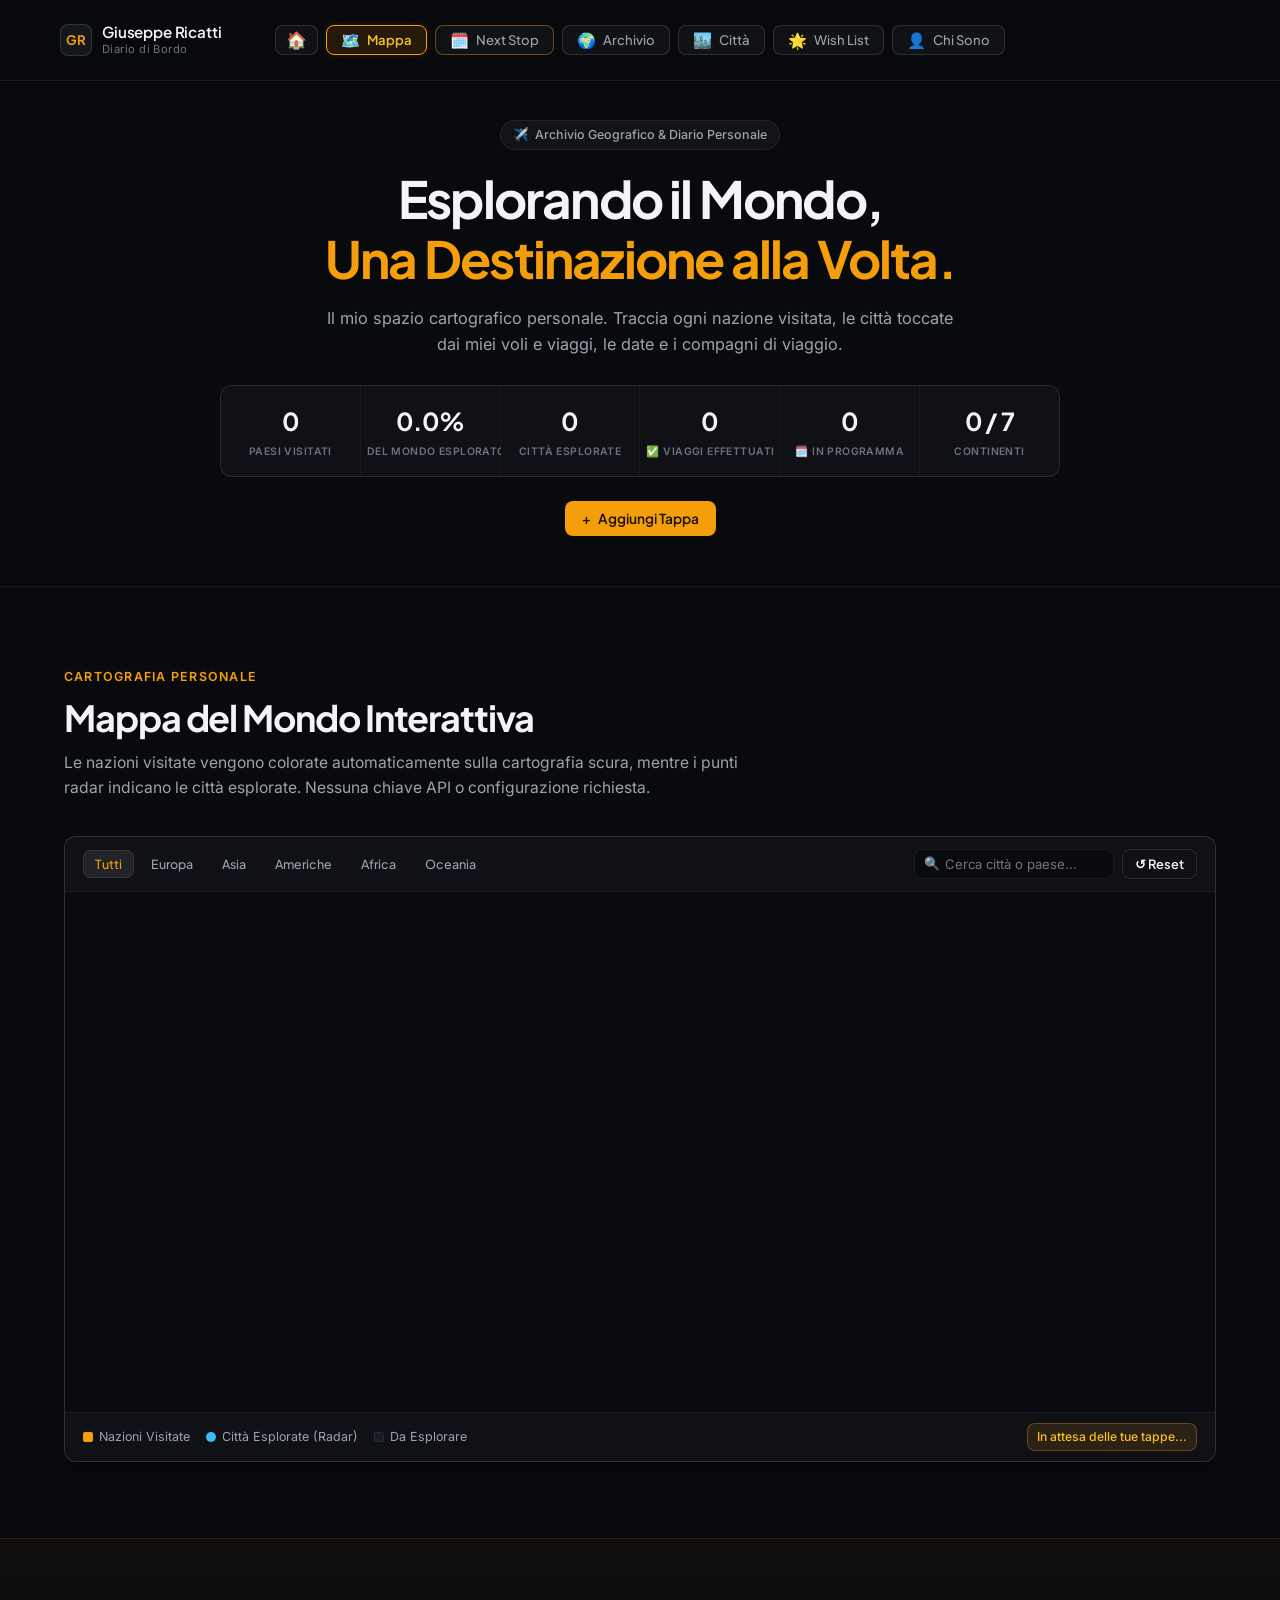
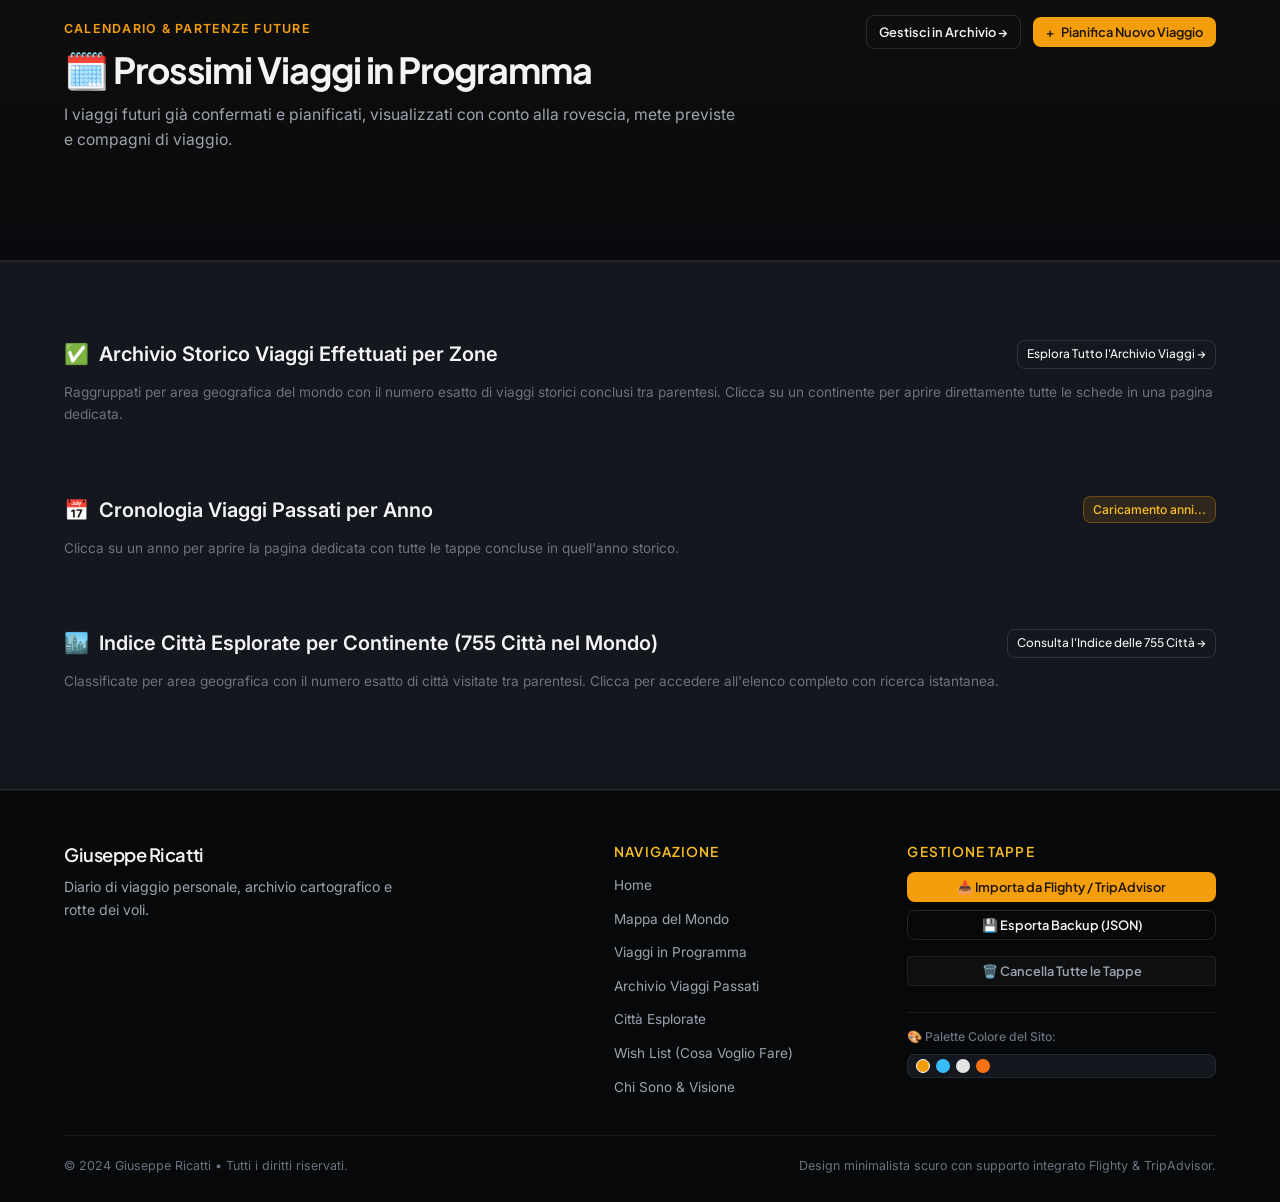
==== commit bab9892e: "Aggiornamento sito" ====
--- a/index.html
+++ b/index.html
@@ -32,26 +32,29 @@
         <div class="brand-avatar">GR</div>
         <div class="brand-text">
           <h1>Giuseppe Ricatti</h1>
-          <span class="brand-subtitle">Personal Travel Explorer</span>
+          <span class="brand-subtitle">Diario di Bordo</span>
         </div>
       </a>
 
       <nav class="navbar-box-nav" id="navbar-links">
-        <a href="#mappa" class="nav-box-btn active" title="Mappa del Mondo Interattiva">
+        <a href="#home" class="nav-box-btn nav-box-home" title="Home">
+          <span class="nav-box-icon">🏠</span>
+        </a>
+        <a href="#mappa" class="nav-box-btn active" title="Mappa Interattiva">
           <span class="nav-box-icon">🗺️</span>
-          <span class="nav-box-label">Mappa del Mondo</span>
+          <span class="nav-box-label">Mappa</span>
         </a>
         <a href="#prossimi-viaggi" class="nav-box-btn nav-box-upcoming" title="Viaggi in Programma">
           <span class="nav-box-icon">🗓️</span>
-          <span class="nav-box-label">In Programma</span>
+          <span class="nav-box-label">Next Stop</span>
         </a>
-        <a href="#archivio-passati" class="nav-box-btn" title="Archivio Viaggi Passati Diviso per Zone">
+        <a href="#archivio-passati" class="nav-box-btn" title="Archivio Storico Viaggi Conclusi">
           <span class="nav-box-icon">🌍</span>
-          <span class="nav-box-label">Archivio Zone</span>
+          <span class="nav-box-label">Archivio</span>
         </a>
-        <a href="citta.html" class="nav-box-btn" title="755 Città Esplorate nel Mondo">
+        <a href="citta.html" class="nav-box-btn" title="Indice Città Esplorate nel Mondo">
           <span class="nav-box-icon">🏙️</span>
-          <span class="nav-box-label">755 Città</span>
+          <span class="nav-box-label">Città</span>
         </a>
         <a href="wishlist.html" class="nav-box-btn" title="Travel Wish List (Cosa Voglio Fare)">
           <span class="nav-box-icon">🌟</span>
@@ -62,28 +65,6 @@
           <span class="nav-box-label">Chi Sono</span>
         </a>
       </nav>
-
-      <div class="navbar-actions">
-        <!-- Selettore rapido palette colore -->
-        <div class="theme-picker" title="Scegli la tonalità colore della mappa e del sito">
-          <span class="theme-dot theme-dot-amber active" data-theme="amber" onclick="window.travelApp.setTheme('amber')" title="Ambra Dorata"></span>
-          <span class="theme-dot theme-dot-sapphire" data-theme="sapphire" onclick="window.travelApp.setTheme('sapphire')" title="Blu Zaffiro"></span>
-          <span class="theme-dot theme-dot-platinum" data-theme="platinum" onclick="window.travelApp.setTheme('platinum')" title="Platino Monocromo"></span>
-          <span class="theme-dot theme-dot-terracotta" data-theme="terracotta" onclick="window.travelApp.setTheme('terracotta')" title="Terracotta"></span>
-        </div>
-
-        <button class="btn btn-outline btn-sm" onclick="window.travelApp.openImportModal('flighty')" title="Importa voli da Flighty o tappe da TripAdvisor">
-          📥 Importa Dati
-        </button>
-
-        <button class="btn btn-accent btn-sm" onclick="window.travelApp.openAddTripModal()">
-          <span>+</span> Aggiungi Tappa
-        </button>
-
-        <button class="mobile-menu-btn" id="mobile-menu-toggle" aria-label="Menu di navigazione">
-          ☰
-        </button>
-      </div>
     </div>
   </header>
 
@@ -132,6 +113,12 @@
             <div class="stat-value" id="stat-continents">0 / 7</div>
             <div class="stat-label" id="stat-continents-label">Continenti</div>
           </div>
+        </div>
+        <!-- Pulsante Centrale Aggiungi Tappa -->
+        <div class="hero-actions-center" style="display: flex; justify-content: center; margin-top: 24px;">
+          <button class="btn btn-accent btn-md" onclick="window.travelApp.openAddTripModal()" title="Pianifica o registra una nuova tappa di viaggio">
+            <span>+</span> Aggiungi Tappa
+          </button>
         </div>
 
       </div>
@@ -240,14 +227,6 @@
        ====================================================================== -->
   <section class="section-padding directory-hub-section" id="archivio-passati">
     <div class="container">
-      <div class="section-header" style="text-align: left; margin-bottom: 28px;">
-        <span class="section-tag">Archivio Storico Concluso</span>
-        <h2 class="section-title"><span>✅</span> Archivio Storico Viaggi Effettuati per Zone</h2>
-        <p class="section-subtitle" style="margin: 0; max-width: 850px;">
-          Tutte le spedizioni, gli itinerari e le tappe già effettuate, suddivise per area geografica e cronologia storica con le relative schede e memorie.
-        </p>
-      </div>
-
       <!-- BLOCCO 1: ARCHIVIO STORICO VIAGGI EFFETTUATI PER ZONE (CONTINENTI) -->
       <div class="directory-block" id="archivio-zone">
         <div class="directory-block-header">
@@ -605,6 +584,16 @@
             <button class="btn btn-icon btn-danger btn-sm w-100 mt-2" onclick="window.travelApp.confirmClearAllTrips()">
               🗑️ Cancella Tutte le Tappe
             </button>
+            <!-- Selettore Palette Colori del Sito -->
+            <div class="footer-theme-picker-block" style="margin-top: 18px; padding-top: 14px; border-top: 1px solid var(--border-subtle); text-align: left;">
+              <span style="display: block; font-size: 0.76rem; color: var(--text-muted); margin-bottom: 8px; font-weight: 500;">🎨 Palette Colore del Sito:</span>
+              <div class="theme-picker" title="Scegli la tonalità colore della mappa e del sito">
+                <span class="theme-dot theme-dot-amber active" data-theme="amber" onclick="window.travelApp.setTheme('amber')" title="Ambra Dorata"></span>
+                <span class="theme-dot theme-dot-sapphire" data-theme="sapphire" onclick="window.travelApp.setTheme('sapphire')" title="Blu Zaffiro"></span>
+                <span class="theme-dot theme-dot-platinum" data-theme="platinum" onclick="window.travelApp.setTheme('platinum')" title="Platino Monocromo"></span>
+                <span class="theme-dot theme-dot-terracotta" data-theme="terracotta" onclick="window.travelApp.setTheme('terracotta')" title="Terracotta"></span>
+              </div>
+            </div>
           </div>
         </div>
       </div>
--- a/css/style.css
+++ b/css/style.css
@@ -304,13 +304,17 @@
 .navbar-inner {
   display: flex;
   align-items: center;
-  justify-content: space-between;
+  justify-content: center;
+  position: relative;
+  min-height: 52px;
 }
 
 .brand-logo {
   display: flex;
   align-items: center;
   gap: 10px;
+  position: absolute;
+  left: 20px;
 }
 
 .brand-avatar {
@@ -341,22 +345,50 @@
   letter-spacing: 0.04em;
 }
 
-/* Menu di Navigazione a Box / Card */
+/* Menu di Navigazione a Box / Card (Centrato e Scorrevole) */
 .navbar-box-nav,
 .navbar-links {
   display: flex;
   align-items: center;
+  justify-content: center;
+  justify-content: safe center;
   gap: 8px;
   list-style: none;
-  margin: 0;
-  padding: 0;
+  margin: 0 auto;
+  padding: 4px 2px;
+  overflow-x: auto;
+  overflow-y: hidden;
+  -webkit-overflow-scrolling: touch;
+  scroll-behavior: smooth;
+  scroll-snap-type: x proximity;
+  scrollbar-width: thin;
+  scrollbar-color: var(--accent-theme) transparent;
+  max-width: 100%;
+}
+
+.navbar-box-nav::-webkit-scrollbar,
+.navbar-links::-webkit-scrollbar {
+  height: 3px;
+}
+
+.navbar-box-nav::-webkit-scrollbar-track,
+.navbar-links::-webkit-scrollbar-track {
+  background: transparent;
+}
+
+.navbar-box-nav::-webkit-scrollbar-thumb,
+.navbar-links::-webkit-scrollbar-thumb {
+  background: var(--accent-theme);
+  border-radius: 3px;
 }
 
 .nav-box-btn {
   display: inline-flex;
   align-items: center;
+  justify-content: center;
+  text-align: center;
   gap: 7px;
-  padding: 6px 12px;
+  padding: 6px 14px;
   background: rgba(255, 255, 255, 0.04);
   border: 1px solid var(--border-medium);
   border-radius: var(--radius-sm);
@@ -367,6 +399,20 @@
   text-decoration: none;
   transition: all var(--transition-fast);
   white-space: nowrap;
+  flex-shrink: 0;
+  scroll-snap-align: start;
+}
+
+.nav-box-btn.nav-box-home {
+  padding: 6px 10px;
+  min-width: 36px;
+  justify-content: center;
+}
+
+.nav-box-btn.nav-box-home .nav-box-icon {
+  font-size: 1.05rem;
+  margin: 0;
+  line-height: 1;
 }
 
 .nav-box-btn:hover {
@@ -2268,11 +2314,57 @@
 }
 
 /* ==========================================================================
-   RESPONSIVE DESIGN
+   RESPONSIVE DESIGN (MOBILE PORTRAIT, LANDSCAPE & TABLET)
    ========================================================================== */
+
+/* 1. TABLET / LAPTOP COMPATTI (<= 1180px): Organizza Header con Box Scorrevole */
+@media (max-width: 1180px) {
+  .navbar-inner {
+    display: flex;
+    flex-direction: column;
+    align-items: center;
+    justify-content: center;
+    gap: 6px;
+    padding: 6px 16px;
+    position: static;
+  }
+
+  .brand-logo {
+    position: static;
+    margin: 0 auto;
+    display: flex;
+    align-items: center;
+    justify-content: center;
+    text-align: center;
+  }
+
+  .navbar-box-nav,
+  .navbar-links {
+    width: 100%;
+    margin: 2px auto 0 auto;
+    padding: 4px 0 6px 0;
+    border-top: 1px solid rgba(255, 255, 255, 0.05);
+    display: flex;
+    align-items: center;
+    justify-content: center;
+    justify-content: safe center;
+    gap: 8px;
+    overflow-x: auto;
+    overflow-y: hidden;
+    -webkit-overflow-scrolling: touch;
+    scroll-snap-type: x proximity;
+  }
+
+  .mobile-menu-btn {
+    display: none !important; /* Menu a box sempre visibili e scorrevoli orizzontalmente col dito */
+  }
+}
+
+/* 2. TABLET VERTICALE (<= 992px) */
 @media (max-width: 992px) {
   .stats-dashboard {
     grid-template-columns: repeat(3, 1fr);
+    gap: 12px;
   }
   .about-grid {
     grid-template-columns: 1fr;
@@ -2284,42 +2376,393 @@
     grid-template-columns: 1fr;
     gap: 28px;
   }
-}
-
+  .continents-directory-grid {
+    grid-template-columns: repeat(auto-fill, minmax(170px, 1fr));
+  }
+}
+
+/* 3. SMARTPHONE PORTRAIT & TABLET STRETTO (<= 768px) */
 @media (max-width: 768px) {
+  .navbar {
+    padding: 6px 0 8px 0;
+  }
+
   .navbar-links {
-    position: fixed;
-    top: 60px;
-    left: 0;
+    position: static;
+    transform: none;
+    background: transparent;
+    border: none;
+    padding: 4px 0;
+    flex-direction: row;
     width: 100%;
-    background: var(--bg-surface);
-    flex-direction: column;
-    padding: 24px;
-    gap: 18px;
-    border-bottom: 1px solid var(--border-subtle);
-    transform: translateY(-150%);
-    transition: transform var(--transition-fast);
-  }
-  .navbar-links.mobile-active {
-    transform: translateY(0);
-  }
+  }
+
   .mobile-menu-btn {
-    display: block;
-  }
+    display: none !important;
+  }
+
+  /* Dashboard Statistiche compatta */
   .stats-dashboard {
     grid-template-columns: repeat(2, 1fr);
-  }
+    gap: 10px;
+  }
+
+  .stat-card {
+    padding: 12px 10px;
+  }
+
+  .stat-value {
+    font-size: 1.35rem;
+  }
+
+  .stat-label {
+    font-size: 0.72rem;
+  }
+
+  /* Mappa Interattiva Leaflet */
+  #world-map {
+    height: 360px;
+  }
+
+  .map-header-bar {
+    flex-direction: column;
+    align-items: flex-start;
+    gap: 10px;
+  }
+
+  .continent-filters {
+    width: 100%;
+    overflow-x: auto;
+    -webkit-overflow-scrolling: touch;
+    padding-bottom: 4px;
+  }
+
+  /* Viaggi in Programma & Archivio */
   .trips-grid {
     grid-template-columns: 1fr;
-  }
+    gap: 16px;
+  }
+
+  .upcoming-header-actions {
+    width: 100%;
+    display: flex;
+    gap: 8px;
+    margin-top: 10px;
+  }
+
+  .upcoming-header-actions .btn {
+    flex: 1;
+    text-align: center;
+    justify-content: center;
+  }
+
+  .directory-block-header {
+    flex-direction: column;
+    align-items: flex-start;
+    gap: 8px;
+  }
+
+  .directory-block-title {
+    font-size: 1.15rem;
+  }
+
+  .continents-directory-grid {
+    grid-template-columns: repeat(auto-fill, minmax(140px, 1fr));
+    gap: 12px;
+  }
+
+  .years-directory-grid {
+    grid-template-columns: repeat(auto-fill, minmax(90px, 1fr));
+    gap: 8px;
+  }
+
+  /* Tabs delle gallerie scorrevoli orizzontalmente col dito */
+  .gallery-tabs-wrap {
+    overflow-x: auto;
+    -webkit-overflow-scrolling: touch;
+    width: 100%;
+    padding-bottom: 6px;
+  }
+
+  .gallery-tabs {
+    flex-wrap: nowrap;
+    width: max-content;
+  }
+
+  .gallery-tab-btn {
+    flex-shrink: 0;
+    white-space: nowrap;
+    padding: 6px 14px;
+    font-size: 0.8rem;
+  }
+
+  /* Filtri Città scorrevoli col dito */
+  #cities-continent-filters {
+    display: flex;
+    overflow-x: auto;
+    -webkit-overflow-scrolling: touch;
+    flex-wrap: nowrap;
+    width: 100%;
+    padding-bottom: 6px;
+  }
+
+  .continent-btn {
+    flex-shrink: 0;
+    white-space: nowrap;
+  }
+
+  /* Form & Modali */
   .form-grid {
     grid-template-columns: 1fr;
   }
+
   .form-group.col-span-2 {
     grid-column: span 1;
   }
+
+  .modal-dialog {
+    max-width: 95%;
+    margin: 16px auto;
+    max-height: 90vh;
+    padding: 16px;
+  }
+
+  .page-content-padding,
+  main.section-padding {
+    padding-top: 95px !important;
+  }
+}
+
+/* 4. SMARTPHONE VERTICALE STRETTO (<= 480px) */
+@media (max-width: 480px) {
+  .container {
+    padding-left: 12px;
+    padding-right: 12px;
+  }
+
+  .brand-text h1 {
+    font-size: 0.88rem;
+  }
+
+  .brand-subtitle {
+    font-size: 0.65rem;
+  }
+
+  .brand-avatar {
+    width: 28px;
+    height: 28px;
+    font-size: 0.75rem;
+  }
+
+  .navbar-actions {
+    gap: 4px;
+  }
+
+  .navbar-actions .btn-sm {
+    padding: 5px 8px;
+    font-size: 0.74rem;
+  }
+
+  .theme-dot {
+    width: 13px;
+    height: 13px;
+  }
+
+  .nav-box-btn {
+    padding: 5px 10px;
+    font-size: 0.78rem;
+    gap: 5px;
+  }
+
+  .hero-title {
+    font-size: 1.6rem;
+  }
+
+  .hero-description {
+    font-size: 0.84rem;
+  }
+
+  .stats-dashboard {
+    grid-template-columns: repeat(2, 1fr);
+    gap: 8px;
+  }
+
+  .continents-directory-grid {
+    grid-template-columns: 1fr 1fr;
+    gap: 8px;
+  }
+
+  .continent-dir-card {
+    padding: 14px 10px;
+  }
+
+  .continent-dir-icon {
+    font-size: 1.5rem;
+    margin-bottom: 6px;
+  }
+
+  .continent-dir-name {
+    font-size: 0.95rem;
+  }
+
+  .continent-dir-stats {
+    font-size: 0.72rem;
+  }
+
+  .continent-dir-link {
+    font-size: 0.72rem;
+  }
+
+  .years-directory-grid {
+    grid-template-columns: repeat(auto-fill, minmax(75px, 1fr));
+    gap: 6px;
+  }
+
+  .year-card {
+    padding: 8px 6px;
+  }
+
+  .year-card-number {
+    font-size: 1.05rem;
+  }
+
   #world-map {
-    height: 380px;
+    height: 320px;
+  }
+}
+
+/* 5. SMARTPHONE LANDSCAPE (ORIZZONTALE DA CELLULARE) */
+/* Rileva l'orientamento orizzontale o l'altezza ridotta tipica dei display smartphone */
+@media (max-height: 520px) and (orientation: landscape) {
+  .navbar {
+    padding: 4px 0 !important;
+  }
+
+  .navbar-inner {
+    padding: 2px 14px !important;
+    flex-direction: row !important;
+    align-items: center !important;
+    justify-content: space-between !important;
+    gap: 12px !important;
+  }
+
+  .brand-logo {
+    width: auto !important;
+    flex-shrink: 0 !important;
+    gap: 6px;
+  }
+
+  .brand-avatar {
+    width: 24px;
+    height: 24px;
+    font-size: 0.7rem;
+  }
+
+  .brand-text h1 {
+    font-size: 0.82rem;
+  }
+
+  .brand-subtitle {
+    display: none !important; /* Risparmia prezioso spazio verticale in landscape */
+  }
+
+  .navbar-box-nav,
+  .navbar-links {
+    width: auto !important;
+    flex: 1 1 auto !important;
+    border-top: none !important;
+    margin-top: 0 !important;
+    padding: 2px 0 !important;
+    gap: 6px !important;
+  }
+
+  .nav-box-btn {
+    padding: 4px 8px !important;
+    font-size: 0.74rem !important;
+    gap: 5px !important;
+  }
+
+  .nav-box-icon {
+    font-size: 0.82rem !important;
+  }
+
+  /* Hero Section compatta in landscape per arrivare subito a statistiche e mappa */
+  .hero-section {
+    padding: 16px 0 12px 0 !important;
+  }
+
+  .hero-tagline-pill {
+    display: none !important;
+  }
+
+  .hero-title {
+    font-size: 1.35rem !important;
+    margin-bottom: 6px !important;
+    line-height: 1.2 !important;
+  }
+
+  .hero-description {
+    display: none !important;
+  }
+
+  /* Dashboard orizzontale a 6 colonne su un'unica comoda striscia */
+  .stats-dashboard {
+    grid-template-columns: repeat(6, 1fr) !important;
+    gap: 6px !important;
+    margin-top: 10px !important;
+  }
+
+  .stat-card {
+    padding: 6px 4px !important;
+  }
+
+  .stat-value {
+    font-size: 1.05rem !important;
+  }
+
+  .stat-label {
+    font-size: 0.62rem !important;
+    letter-spacing: 0;
+  }
+
+  /* Mappa comoda e visibile interamente nello schermo orizzontale */
+  #world-map {
+    height: 270px !important;
+  }
+
+  .map-wrapper {
+    margin-top: 10px;
+  }
+
+  .section-padding {
+    padding: 24px 0 !important;
+  }
+
+  .page-content-padding,
+  main.section-padding {
+    padding-top: 75px !important;
+  }
+
+  /* Modali adatti a landscape con scroll interno */
+  .custom-modal {
+    padding: 10px;
+  }
+
+  .modal-dialog {
+    max-height: 86vh !important;
+    max-width: 620px !important;
+    overflow-y: auto !important;
+    padding: 14px 18px !important;
+  }
+
+  .trips-grid {
+    grid-template-columns: repeat(2, 1fr) !important;
+    gap: 12px !important;
+  }
+
+  .continents-directory-grid {
+    grid-template-columns: repeat(auto-fill, minmax(160px, 1fr)) !important;
+    gap: 10px !important;
   }
 }
 
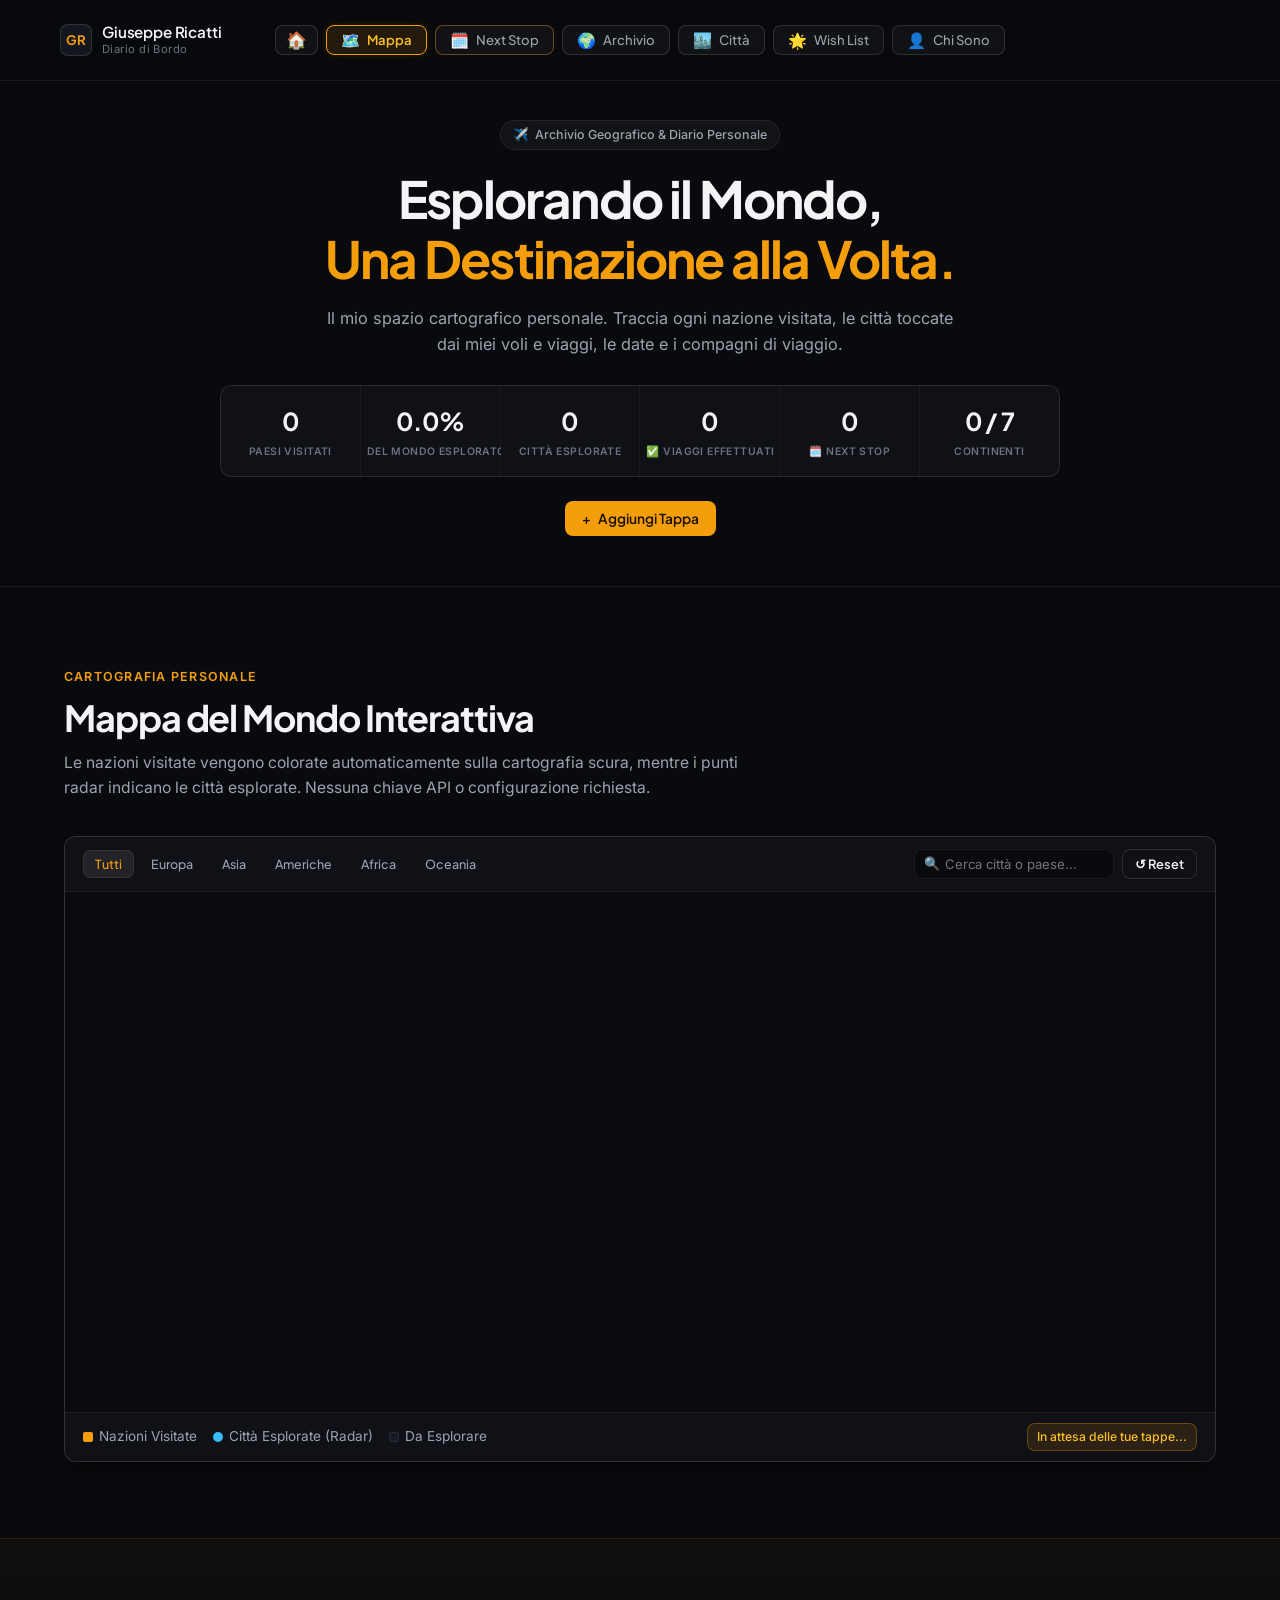
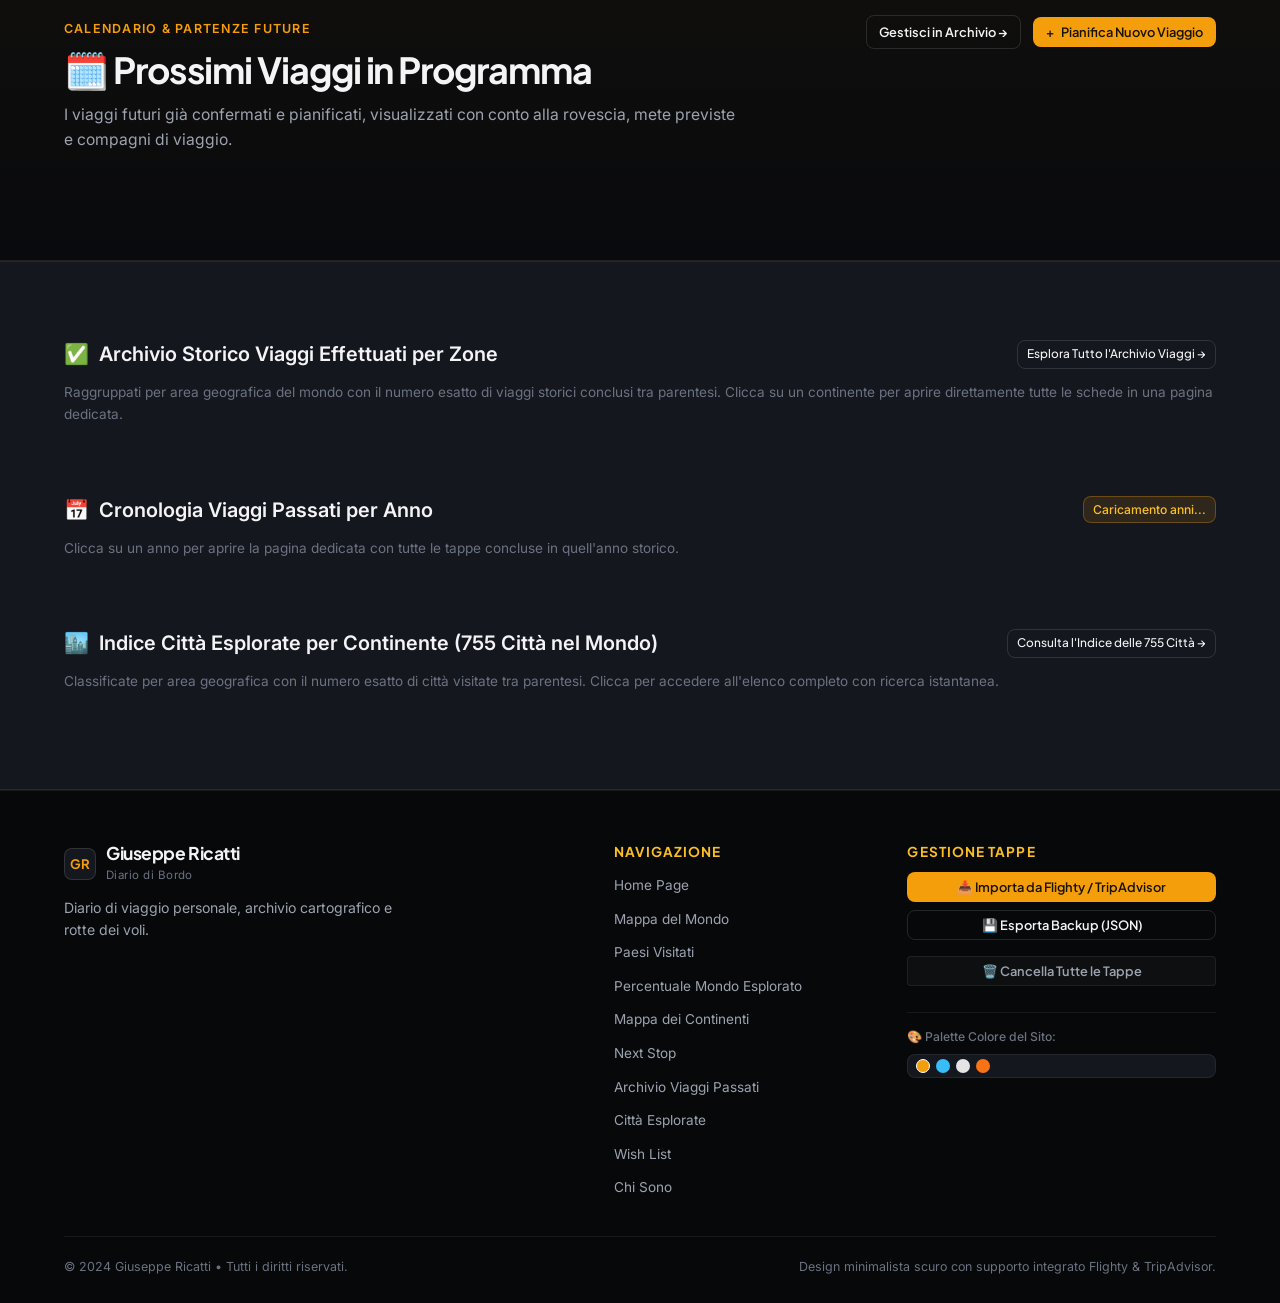
==== commit 1d566b5c: "Aggiornamento sito" ====
--- a/index.html
+++ b/index.html
@@ -87,29 +87,29 @@
           Il mio spazio cartografico personale. Traccia ogni nazione visitata, le città toccate dai miei voli e viaggi, le date e i compagni di viaggio.
         </p>
 
-        <!-- Dashboard Statistiche Lineare -->
+        <!-- Dashboard Statistiche Lineare Cliccabile -->
         <div class="stats-dashboard">
-          <div class="stat-card">
+          <div class="stat-card stat-card-clickable" onclick="window.location.href='paesi.html'" title="Visualizza l'elenco di tutti i Paesi visitati con il continente di fianco">
             <div class="stat-value" id="stat-countries">0</div>
             <div class="stat-label">Paesi Visitati</div>
           </div>
-          <div class="stat-card">
+          <div class="stat-card stat-card-clickable" onclick="window.location.href='statistiche.html'" title="Visualizza il grafico a torta e la spiegazione di calcolo della % di mondo visitato">
             <div class="stat-value" id="stat-percentage">0.0%</div>
             <div class="stat-label">Del Mondo Esplorato</div>
           </div>
-          <div class="stat-card">
+          <div class="stat-card stat-card-clickable" onclick="window.location.href='citta.html'" title="Visualizza l'elenco completo delle città con regione, nazione e continente">
             <div class="stat-value" id="stat-cities">0</div>
             <div class="stat-label">Città Esplorate</div>
           </div>
-          <div class="stat-card">
+          <div class="stat-card stat-card-clickable" onclick="window.location.href='viaggi.html?tab=past'" title="Apri l'Archivio Storico dei Viaggi Conclusi">
             <div class="stat-value" id="stat-trips">0</div>
             <div class="stat-label">✅ Viaggi Effettuati</div>
           </div>
-          <div class="stat-card stat-card-upcoming">
+          <div class="stat-card stat-card-upcoming stat-card-clickable" onclick="window.location.href='viaggi.html?tab=upcoming'" title="Apri i Viaggi in Programma (Next Stop)">
             <div class="stat-value" id="stat-upcoming">0</div>
-            <div class="stat-label">🗓️ In Programma</div>
-          </div>
-          <div class="stat-card">
+            <div class="stat-label">🗓️ Next Stop</div>
+          </div>
+          <div class="stat-card stat-card-clickable" onclick="window.location.href='continenti.html'" title="Visualizza la mappa dei 7 continenti: 6 continenti visitati a colori e la legenda ufficiale">
             <div class="stat-value" id="stat-continents">0 / 7</div>
             <div class="stat-label" id="stat-continents-label">Continenti</div>
           </div>
@@ -553,8 +553,14 @@
     <div class="container">
       <div class="footer-grid">
         <div class="footer-brand">
-          <h4>Giuseppe Ricatti</h4>
-          <p>
+          <div class="brand-logo mb-2">
+            <div class="brand-avatar">GR</div>
+            <div class="brand-text">
+              <h3>Giuseppe Ricatti</h3>
+              <span class="brand-subtitle">Diario di Bordo</span>
+            </div>
+          </div>
+          <p class="footer-desc">
             Diario di viaggio personale, archivio cartografico e rotte dei voli.
           </p>
         </div>
@@ -562,13 +568,16 @@
         <div class="footer-nav">
           <h5>Navigazione</h5>
           <ul>
-            <li><a href="index.html">Home</a></li>
+            <li><a href="index.html#home">Home Page</a></li>
             <li><a href="#mappa">Mappa del Mondo</a></li>
-            <li><a href="viaggi.html?tab=upcoming">Viaggi in Programma</a></li>
+            <li><a href="paesi.html">Paesi Visitati</a></li>
+            <li><a href="statistiche.html">Percentuale Mondo Esplorato</a></li>
+            <li><a href="continenti.html">Mappa dei Continenti</a></li>
+            <li><a href="viaggi.html?tab=upcoming">Next Stop</a></li>
             <li><a href="viaggi.html?tab=past">Archivio Viaggi Passati</a></li>
             <li><a href="citta.html">Città Esplorate</a></li>
-            <li><a href="wishlist.html">Wish List (Cosa Voglio Fare)</a></li>
-            <li><a href="chi-sono.html">Chi Sono & Visione</a></li>
+            <li><a href="wishlist.html">Wish List</a></li>
+            <li><a href="chi-sono.html">Chi Sono</a></li>
           </ul>
         </div>
 
--- a/css/style.css
+++ b/css/style.css
@@ -310,9 +310,14 @@
 }
 
 .brand-logo {
-  display: flex;
+  display: inline-flex;
   align-items: center;
   gap: 10px;
+  text-decoration: none;
+}
+
+.main-header .brand-logo,
+.navbar-inner .brand-logo {
   position: absolute;
   left: 20px;
 }
@@ -1821,43 +1826,86 @@
   margin-bottom: 36px;
 }
 
-.footer-brand h4 {
+.footer-brand h4,
+.footer-col h3,
+.footer-col h4 {
   font-size: 1.15rem;
-  margin-bottom: 10px;
-}
-
-.footer-brand p {
+  font-weight: 700;
+  margin: 0 0 8px 0;
+  color: var(--text-primary);
+}
+
+.footer-brand p,
+.footer-desc {
   color: var(--text-secondary);
   font-size: 0.88rem;
-  max-width: 340px;
+  max-width: 360px;
   line-height: 1.6;
-}
-
-.footer-nav h5, .footer-backup h5 {
+  margin: 0;
+}
+
+.footer .brand-logo,
+.footer-brand .brand-logo,
+.footer-col .brand-logo {
+  position: static !important;
+  display: inline-flex !important;
+  align-items: center;
+  gap: 10px;
+  margin-bottom: 12px;
+}
+
+.footer .brand-text h1,
+.footer .brand-text h3 {
+  font-size: 1.1rem;
+  font-weight: 700;
+  margin: 0;
+  color: var(--text-primary);
+  line-height: 1.2;
+}
+
+.footer .brand-subtitle {
+  display: block;
+  font-size: 0.72rem;
+  color: var(--text-muted);
+  margin-top: 2px;
+}
+
+.footer-nav h5,
+.footer-backup h5,
+.footer-col-title {
   font-size: 0.85rem;
   text-transform: uppercase;
   letter-spacing: 0.08em;
   color: var(--text-accent);
   margin-bottom: 12px;
-}
-
-.footer-nav ul {
+  font-weight: 700;
+}
+
+.footer-nav ul,
+.footer-links {
   list-style: none;
   display: flex;
   flex-direction: column;
   gap: 8px;
-}
-
-.footer-nav a {
+  padding: 0;
+  margin: 0;
+}
+
+.footer-nav a,
+.footer-links a {
   color: var(--text-secondary);
   font-size: 0.85rem;
-}
-
-.footer-nav a:hover {
+  text-decoration: none;
+  transition: color var(--transition-fast);
+}
+
+.footer-nav a:hover,
+.footer-links a:hover {
   color: var(--text-primary);
 }
 
-.backup-buttons {
+.backup-buttons,
+.footer-actions-group {
   display: flex;
   flex-direction: column;
   gap: 8px;
@@ -3193,3 +3241,755 @@
   font-size: 0.95rem;
 }
 
+/* ==========================================================================
+   STAT CARD CLICKABLE
+   ========================================================================== */
+.stat-card.stat-card-clickable {
+  cursor: pointer;
+  position: relative;
+  transition: all var(--transition-fast);
+  text-decoration: none;
+}
+
+.stat-card.stat-card-clickable:hover {
+  background: rgba(245, 158, 11, 0.08);
+  border-color: var(--accent-theme);
+  transform: translateY(-2px);
+  z-index: 2;
+  box-shadow: 0 4px 14px rgba(0, 0, 0, 0.4);
+}
+
+.stat-card.stat-card-clickable:hover .stat-value {
+  color: var(--accent-theme);
+}
+
+.stat-card.stat-card-clickable:hover .stat-label {
+  color: var(--text-primary);
+}
+
+.stat-card.stat-card-clickable::after {
+  content: "↗";
+  position: absolute;
+  top: 4px;
+  right: 6px;
+  font-size: 0.62rem;
+  color: var(--text-muted);
+  opacity: 0;
+  transition: opacity var(--transition-fast);
+}
+
+.stat-card.stat-card-clickable:hover::after {
+  opacity: 0.9;
+  color: var(--accent-theme);
+}
+
+/* ==========================================================================
+   METADATA GEO CITTA' (CITTA', REGIONE, NAZIONE, CONTINENTE)
+   ========================================================================== */
+.city-geo-meta {
+  display: flex;
+  flex-wrap: wrap;
+  gap: 5px;
+  margin-top: 6px;
+  margin-bottom: 4px;
+}
+
+.geo-tag {
+  display: inline-flex;
+  align-items: center;
+  gap: 3px;
+  font-size: 0.72rem;
+  padding: 2px 7px;
+  border-radius: var(--radius-xs);
+  background: rgba(255, 255, 255, 0.04);
+  border: 1px solid var(--border-subtle);
+  color: var(--text-secondary);
+  white-space: nowrap;
+}
+
+.geo-tag.geo-region {
+  color: var(--text-primary);
+  background: rgba(255, 255, 255, 0.06);
+  border-color: rgba(255, 255, 255, 0.12);
+}
+
+.geo-tag.geo-country {
+  color: #38bdf8;
+  border-color: rgba(56, 189, 248, 0.25);
+  background: rgba(56, 189, 248, 0.08);
+}
+
+.geo-tag.geo-continent {
+  color: var(--accent-theme);
+  border-color: var(--accent-theme-subtle);
+  background: rgba(245, 158, 11, 0.08);
+  font-weight: 600;
+}
+
+/* ==========================================================================
+   PAGINA PAESI VISITATI (paesi.html)
+   ========================================================================== */
+.countries-grid {
+  display: grid;
+  grid-template-columns: repeat(auto-fill, minmax(290px, 1fr));
+  gap: 16px;
+  margin-top: 24px;
+}
+
+.country-card {
+  background: var(--bg-card);
+  border: 1px solid var(--border-medium);
+  border-radius: var(--radius-sm);
+  padding: 16px;
+  display: flex;
+  flex-direction: column;
+  justify-content: space-between;
+  transition: all var(--transition-fast);
+}
+
+.country-card:hover {
+  border-color: var(--accent-theme);
+  transform: translateY(-2px);
+  box-shadow: var(--shadow-card);
+}
+
+.country-card-header {
+  display: flex;
+  align-items: center;
+  gap: 12px;
+  margin-bottom: 12px;
+}
+
+.country-flag-box {
+  font-size: 2rem;
+  line-height: 1;
+  width: 44px;
+  height: 44px;
+  display: flex;
+  align-items: center;
+  justify-content: center;
+  background: rgba(255, 255, 255, 0.03);
+  border-radius: var(--radius-xs);
+  border: 1px solid var(--border-subtle);
+}
+
+.country-info h3 {
+  font-size: 1.05rem;
+  font-weight: 700;
+  margin: 0 0 3px 0;
+  color: var(--text-primary);
+}
+
+.country-continent-badge {
+  display: inline-flex;
+  align-items: center;
+  gap: 4px;
+  font-size: 0.72rem;
+  font-weight: 600;
+  padding: 2px 8px;
+  border-radius: var(--radius-full);
+}
+
+.country-continent-badge.cont-Europa {
+  background: rgba(0, 129, 200, 0.15);
+  color: #38bdf8;
+  border: 1px solid rgba(0, 129, 200, 0.35);
+}
+
+.country-continent-badge.cont-Asia {
+  background: rgba(252, 177, 49, 0.15);
+  color: #fbbf24;
+  border: 1px solid rgba(252, 177, 49, 0.35);
+}
+
+.country-continent-badge.cont-Americhe {
+  background: rgba(238, 51, 78, 0.15);
+  color: #f87171;
+  border: 1px solid rgba(238, 51, 78, 0.35);
+}
+
+.country-continent-badge.cont-NordAmerica {
+  background: rgba(238, 51, 78, 0.15);
+  color: #f87171;
+  border: 1px solid rgba(238, 51, 78, 0.35);
+}
+
+.country-continent-badge.cont-SudAmerica {
+  background: rgba(249, 115, 22, 0.15);
+  color: #fb923c;
+  border: 1px solid rgba(249, 115, 22, 0.35);
+}
+
+.country-continent-badge.cont-Africa {
+  background: rgba(148, 163, 184, 0.15);
+  color: #cbd5e1;
+  border: 1px solid rgba(148, 163, 184, 0.35);
+}
+
+.country-continent-badge.cont-Oceania {
+  background: rgba(0, 166, 81, 0.15);
+  color: #4ade80;
+  border: 1px solid rgba(0, 166, 81, 0.35);
+}
+
+.country-continent-badge.cont-Antartide {
+  background: rgba(148, 163, 184, 0.12);
+  color: #94a3b8;
+  border: 1px solid rgba(148, 163, 184, 0.25);
+}
+
+.country-stats-row {
+  display: flex;
+  align-items: center;
+  justify-content: space-between;
+  padding: 8px 10px;
+  background: rgba(255, 255, 255, 0.02);
+  border-radius: var(--radius-xs);
+  margin-bottom: 12px;
+  font-size: 0.78rem;
+  color: var(--text-muted);
+}
+
+.country-stats-row strong {
+  color: var(--text-primary);
+}
+
+.country-card-actions {
+  display: grid;
+  grid-template-columns: 1fr 1fr;
+  gap: 8px;
+}
+
+/* ==========================================================================
+   PAGINA PERCENTUALE & STATISTICHE (statistiche.html)
+   ========================================================================== */
+.stats-page-grid {
+  display: grid;
+  grid-template-columns: 1fr 1.25fr;
+  gap: 32px;
+  align-items: start;
+  margin-top: 28px;
+}
+
+@media (max-width: 900px) {
+  .stats-page-grid {
+    grid-template-columns: 1fr;
+  }
+}
+
+.chart-card-box {
+  background: var(--bg-card);
+  border: 1px solid var(--border-medium);
+  border-radius: var(--radius-md);
+  padding: 32px 24px;
+  text-align: center;
+  box-shadow: var(--shadow-card);
+}
+
+.pie-chart-wrap {
+  position: relative;
+  width: 250px;
+  height: 250px;
+  margin: 0 auto 24px auto;
+}
+
+.pie-chart-svg {
+  width: 100%;
+  height: 100%;
+  transform: rotate(-90deg);
+  border-radius: 50%;
+}
+
+.chart-center-label {
+  position: absolute;
+  top: 50%;
+  left: 50%;
+  transform: translate(-50%, -50%);
+  text-align: center;
+  pointer-events: none;
+}
+
+.chart-center-percent {
+  font-family: var(--font-heading);
+  font-size: 2.3rem;
+  font-weight: 800;
+  color: var(--accent-theme);
+  line-height: 1;
+  letter-spacing: -0.04em;
+}
+
+.chart-center-subtext {
+  font-size: 0.72rem;
+  text-transform: uppercase;
+  color: var(--text-muted);
+  font-weight: 600;
+  letter-spacing: 0.05em;
+  margin-top: 4px;
+}
+
+.chart-legend-box {
+  display: flex;
+  flex-direction: column;
+  gap: 12px;
+  text-align: left;
+  background: rgba(255, 255, 255, 0.02);
+  border: 1px solid var(--border-subtle);
+  border-radius: var(--radius-sm);
+  padding: 16px;
+}
+
+.legend-item {
+  display: flex;
+  align-items: center;
+  justify-content: space-between;
+  font-size: 0.85rem;
+}
+
+.legend-color-dot {
+  width: 12px;
+  height: 12px;
+  border-radius: 3px;
+  display: inline-block;
+  margin-right: 8px;
+}
+
+.legend-color-visited {
+  background: var(--accent-theme);
+  box-shadow: 0 0 8px var(--accent-theme-glow);
+}
+
+.legend-color-unvisited {
+  background: #334155;
+}
+
+.formula-card-box {
+  background: var(--bg-card);
+  border: 1px solid var(--border-medium);
+  border-radius: var(--radius-md);
+  padding: 28px;
+  box-shadow: var(--shadow-card);
+}
+
+.formula-card-box h3 {
+  font-size: 1.25rem;
+  font-weight: 700;
+  margin: 0 0 16px 0;
+  color: var(--text-primary);
+}
+
+.formula-display-banner {
+  background: rgba(245, 158, 11, 0.08);
+  border: 1px solid var(--accent-theme);
+  border-radius: var(--radius-sm);
+  padding: 16px;
+  margin-bottom: 20px;
+  text-align: center;
+}
+
+.formula-math {
+  font-family: var(--font-heading);
+  font-size: 1.15rem;
+  font-weight: 700;
+  color: var(--accent-theme);
+  margin-bottom: 6px;
+}
+
+.formula-math-numbers {
+  font-size: 0.9rem;
+  color: var(--text-primary);
+  font-weight: 500;
+}
+
+.formula-steps-list {
+  display: flex;
+  flex-direction: column;
+  gap: 16px;
+  margin-top: 18px;
+}
+
+.formula-step-item {
+  display: flex;
+  gap: 14px;
+  align-items: flex-start;
+}
+
+.formula-step-num {
+  width: 28px;
+  height: 28px;
+  border-radius: 50%;
+  background: var(--accent-theme-subtle);
+  color: var(--text-accent);
+  border: 1px solid var(--accent-theme);
+  display: flex;
+  align-items: center;
+  justify-content: center;
+  font-size: 0.8rem;
+  font-weight: 700;
+  flex-shrink: 0;
+  margin-top: 2px;
+}
+
+.formula-step-text h4 {
+  font-size: 0.92rem;
+  font-weight: 600;
+  margin: 0 0 4px 0;
+  color: var(--text-primary);
+}
+
+.formula-step-text p {
+  font-size: 0.82rem;
+  color: var(--text-secondary);
+  line-height: 1.5;
+  margin: 0;
+}
+
+.continent-progress-grid {
+  display: grid;
+  grid-template-columns: repeat(auto-fill, minmax(240px, 1fr));
+  gap: 14px;
+  margin-top: 24px;
+}
+
+.continent-progress-card {
+  background: var(--bg-card);
+  border: 1px solid var(--border-medium);
+  border-radius: var(--radius-sm);
+  padding: 16px;
+}
+
+.cont-prog-header {
+  display: flex;
+  align-items: center;
+  justify-content: space-between;
+  margin-bottom: 8px;
+}
+
+.cont-prog-header h5 {
+  margin: 0;
+  font-size: 0.88rem;
+  font-weight: 600;
+  color: var(--text-primary);
+}
+
+.cont-prog-bar-track {
+  width: 100%;
+  height: 6px;
+  background: rgba(255, 255, 255, 0.08);
+  border-radius: var(--radius-full);
+  overflow: hidden;
+  margin-bottom: 6px;
+}
+
+.cont-prog-bar-fill {
+  height: 100%;
+  border-radius: var(--radius-full);
+  transition: width 1s ease-out;
+}
+
+/* ==========================================================================
+   PAGINA CONTINENTI OLIMPICI (continenti.html)
+   ========================================================================== */
+.olympic-banner-card {
+  background: var(--bg-card);
+  border: 1px solid var(--border-medium);
+  border-radius: var(--radius-md);
+  padding: 24px;
+  margin-bottom: 24px;
+  display: flex;
+  align-items: center;
+  justify-content: space-between;
+  flex-wrap: wrap;
+  gap: 20px;
+}
+
+.olympic-rings-graphic {
+  display: flex;
+  align-items: center;
+  justify-content: center;
+  gap: 6px;
+}
+
+.olympic-ring-circle {
+  width: 38px;
+  height: 38px;
+  border-radius: 50%;
+  border: 4px solid;
+  display: inline-flex;
+  align-items: center;
+  justify-content: center;
+  box-shadow: 0 0 12px rgba(0, 0, 0, 0.5);
+  transition: transform var(--transition-fast);
+}
+
+.olympic-ring-circle:hover {
+  transform: scale(1.15);
+}
+
+.ring-blue { border-color: #0081C8; box-shadow: 0 0 10px rgba(0, 129, 200, 0.4); }
+.ring-yellow { border-color: #FCB131; box-shadow: 0 0 10px rgba(252, 177, 49, 0.4); }
+.ring-black { border-color: #1E293B; background: #0F172A; border-color: #94A3B8; box-shadow: 0 0 10px rgba(255, 255, 255, 0.15); }
+.ring-red { border-color: #EE334E; box-shadow: 0 0 10px rgba(238, 51, 78, 0.4); }
+.ring-orange { border-color: #F97316; box-shadow: 0 0 10px rgba(249, 115, 22, 0.4); }
+.ring-green { border-color: #00A651; box-shadow: 0 0 10px rgba(0, 166, 81, 0.4); }
+.ring-neutral { border-color: #475569; background: #1E293B; border-style: dashed; box-shadow: 0 0 8px rgba(255, 255, 255, 0.08); }
+
+/* ==========================================================================
+   LEGENDA DEI 7 CONTINENTI (continenti.html)
+   ========================================================================== */
+.continents-legend-panel {
+  background: var(--bg-card);
+  border: 1px solid var(--border-medium);
+  border-radius: var(--radius-md);
+  padding: 20px 24px;
+  margin-bottom: 24px;
+  box-shadow: var(--shadow-card);
+}
+
+.continents-legend-header {
+  display: flex;
+  align-items: center;
+  justify-content: space-between;
+  flex-wrap: wrap;
+  gap: 12px;
+  margin-bottom: 16px;
+  padding-bottom: 12px;
+  border-bottom: 1px solid var(--border-subtle);
+}
+
+.continents-legend-header h4 {
+  margin: 4px 0 0 0;
+  font-size: 1.15rem;
+  font-weight: 700;
+  color: var(--text-primary);
+}
+
+.legend-badge-count {
+  display: inline-block;
+  font-size: 0.72rem;
+  font-weight: 700;
+  text-transform: uppercase;
+  letter-spacing: 0.06em;
+  color: var(--accent-theme);
+}
+
+.legend-summary-pills {
+  display: flex;
+  align-items: center;
+  gap: 10px;
+  flex-wrap: wrap;
+}
+
+.legend-pill {
+  font-size: 0.76rem;
+  font-weight: 700;
+  padding: 4px 10px;
+  border-radius: var(--radius-full);
+}
+
+.legend-pill.pill-visited {
+  background: rgba(0, 166, 81, 0.15);
+  color: #4ade80;
+  border: 1px solid rgba(0, 166, 81, 0.35);
+}
+
+.legend-pill.pill-unvisited {
+  background: rgba(148, 163, 184, 0.12);
+  color: #94a3b8;
+  border: 1px solid rgba(148, 163, 184, 0.25);
+}
+
+.continents-legend-grid {
+  display: grid;
+  grid-template-columns: repeat(auto-fill, minmax(215px, 1fr));
+  gap: 12px;
+}
+
+.legend-item-card {
+  display: flex;
+  align-items: center;
+  gap: 10px;
+  padding: 10px 12px;
+  background: rgba(255, 255, 255, 0.02);
+  border: 1px solid var(--border-subtle);
+  border-radius: var(--radius-sm);
+  cursor: pointer;
+  transition: all var(--transition-fast);
+  text-decoration: none;
+  user-select: none;
+}
+
+.legend-item-card:hover {
+  background: rgba(255, 255, 255, 0.06);
+  border-color: var(--accent-theme);
+  transform: translateY(-2px);
+  box-shadow: 0 4px 12px rgba(0, 0, 0, 0.3);
+}
+
+.legend-item-card.is-unvisited {
+  opacity: 0.75;
+  border-style: dashed;
+}
+
+.legend-item-card.is-unvisited:hover {
+  opacity: 1;
+}
+
+.legend-color-indicator {
+  width: 14px;
+  height: 14px;
+  border-radius: 4px;
+  flex-shrink: 0;
+  box-shadow: 0 0 8px currentColor;
+}
+
+.legend-item-card.is-unvisited .legend-color-indicator {
+  box-shadow: none;
+}
+
+.legend-item-info {
+  display: flex;
+  flex-direction: column;
+  flex-grow: 1;
+  min-width: 0;
+}
+
+.legend-item-top {
+  display: flex;
+  align-items: center;
+  justify-content: space-between;
+  gap: 6px;
+}
+
+.legend-item-name {
+  font-size: 0.86rem;
+  font-weight: 700;
+  color: var(--text-primary);
+  white-space: nowrap;
+  overflow: hidden;
+  text-overflow: ellipsis;
+}
+
+.legend-item-status-dot {
+  font-size: 0.68rem;
+  font-weight: 700;
+  border-radius: 3px;
+  padding: 1px 5px;
+}
+
+.status-visited {
+  background: rgba(0, 166, 81, 0.15);
+  color: #4ade80;
+}
+
+.status-unvisited {
+  background: rgba(148, 163, 184, 0.15);
+  color: #94a3b8;
+}
+
+.legend-item-sub {
+  font-size: 0.72rem;
+  color: var(--text-muted);
+  margin-top: 2px;
+}
+
+.continents-legend-footer {
+  margin-top: 14px;
+  padding-top: 10px;
+  border-top: 1px solid var(--border-subtle);
+  font-size: 0.75rem;
+  color: var(--text-muted);
+  display: flex;
+  align-items: center;
+  justify-content: space-between;
+  flex-wrap: wrap;
+  gap: 8px;
+}
+
+.continents-map-wrapper {
+  background: var(--bg-surface);
+  border: 1px solid var(--border-medium);
+  border-radius: var(--radius-md);
+  overflow: hidden;
+  box-shadow: var(--shadow-card);
+  margin-bottom: 32px;
+}
+
+.continents-map-container {
+  height: 520px;
+  width: 100%;
+  background: #0b101b;
+}
+
+.continents-cards-grid {
+  display: grid;
+  grid-template-columns: repeat(auto-fill, minmax(280px, 1fr));
+  gap: 18px;
+}
+
+.continent-detail-card {
+  background: var(--bg-card);
+  border: 1px solid var(--border-medium);
+  border-radius: var(--radius-sm);
+  padding: 20px;
+  position: relative;
+  overflow: hidden;
+  transition: all var(--transition-fast);
+}
+
+.continent-detail-card:hover {
+  transform: translateY(-2px);
+  box-shadow: var(--shadow-card);
+}
+
+.continent-card-stripe {
+  position: absolute;
+  top: 0;
+  left: 0;
+  right: 0;
+  height: 4px;
+}
+
+.continent-detail-header {
+  display: flex;
+  align-items: center;
+  justify-content: space-between;
+  margin-bottom: 12px;
+}
+
+.continent-detail-title {
+  display: flex;
+  align-items: center;
+  gap: 8px;
+}
+
+.continent-detail-title h3 {
+  margin: 0;
+  font-size: 1.1rem;
+  font-weight: 700;
+  color: var(--text-primary);
+}
+
+.continent-countries-chips {
+  display: flex;
+  flex-wrap: wrap;
+  gap: 5px;
+  margin-top: 10px;
+  max-height: 120px;
+  overflow-y: auto;
+}
+
+.country-chip {
+  font-size: 0.72rem;
+  padding: 2px 7px;
+  border-radius: var(--radius-xs);
+  background: rgba(255, 255, 255, 0.04);
+  border: 1px solid var(--border-subtle);
+  color: var(--text-secondary);
+}
+
+/* Eliminazione totale controlli attribution e watermark su tutte le mappe Leaflet */
+.leaflet-control-attribution {
+  display: none !important;
+}
+
+
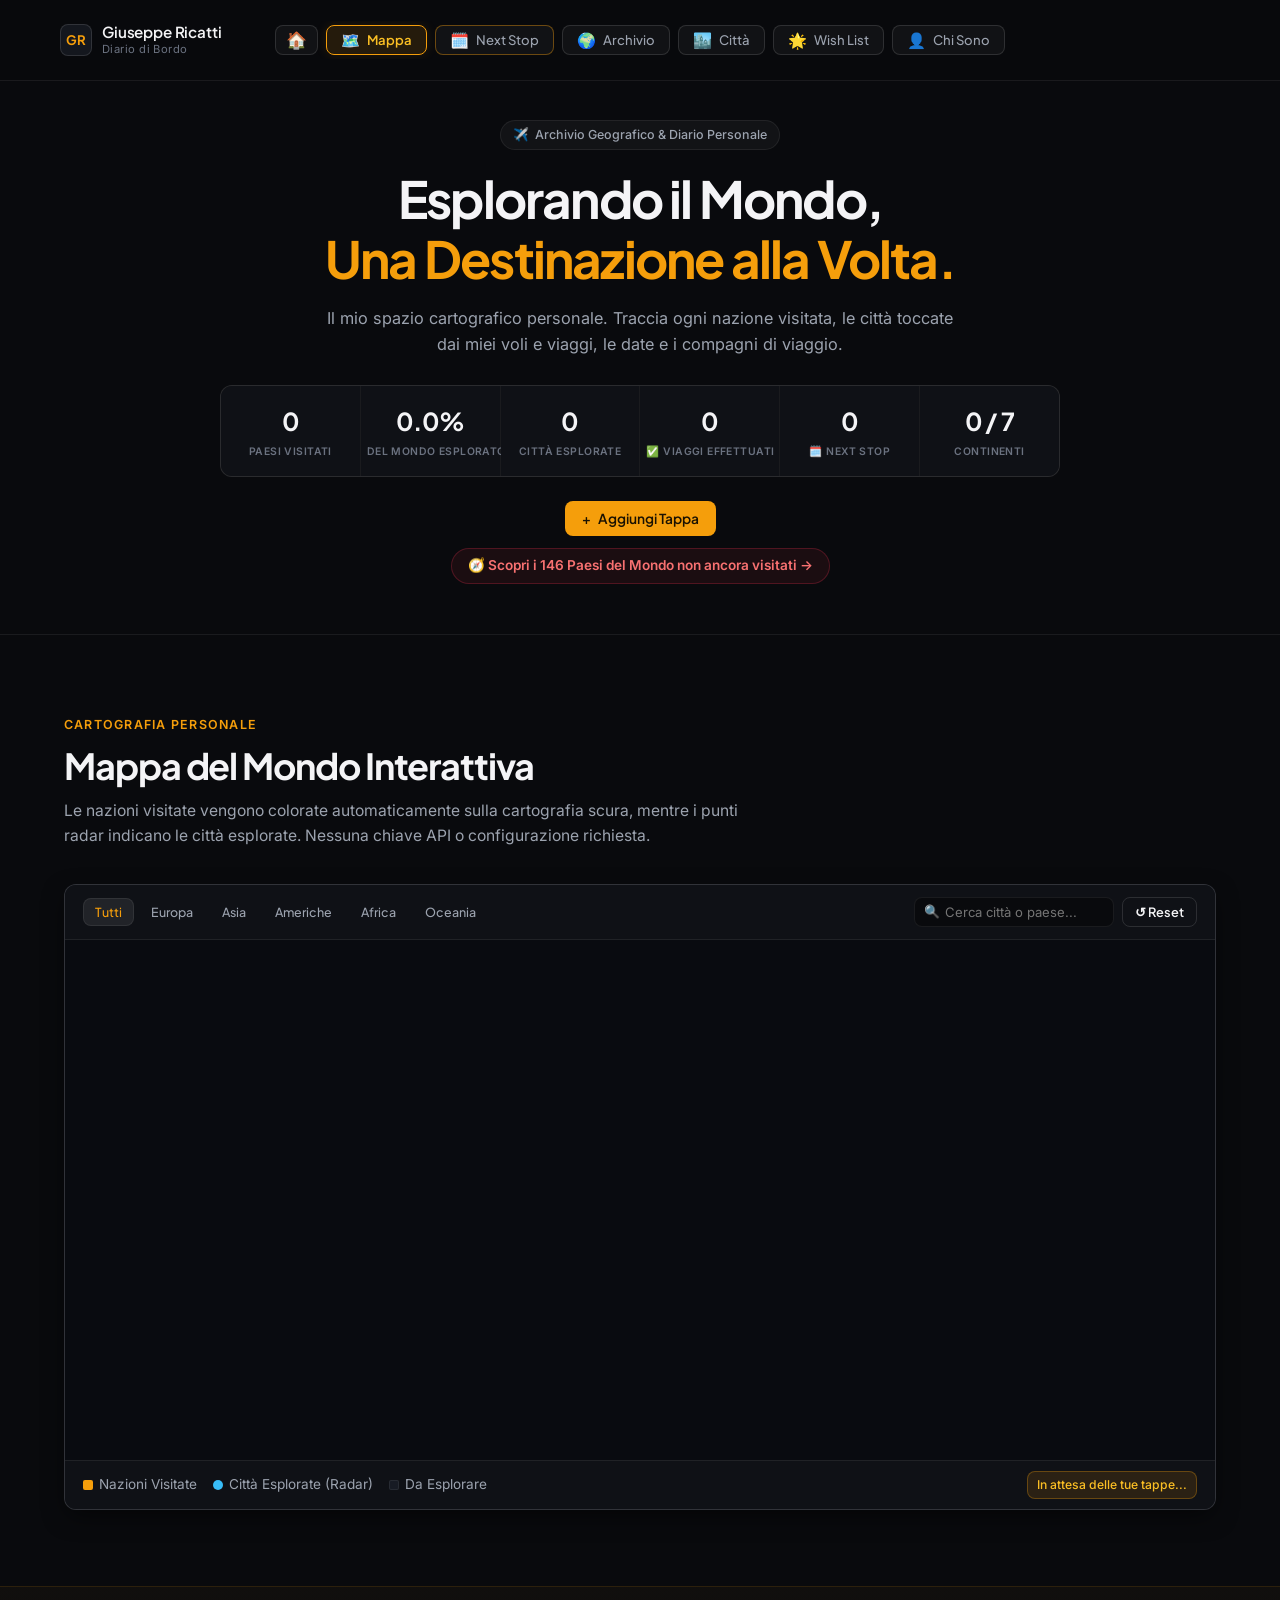
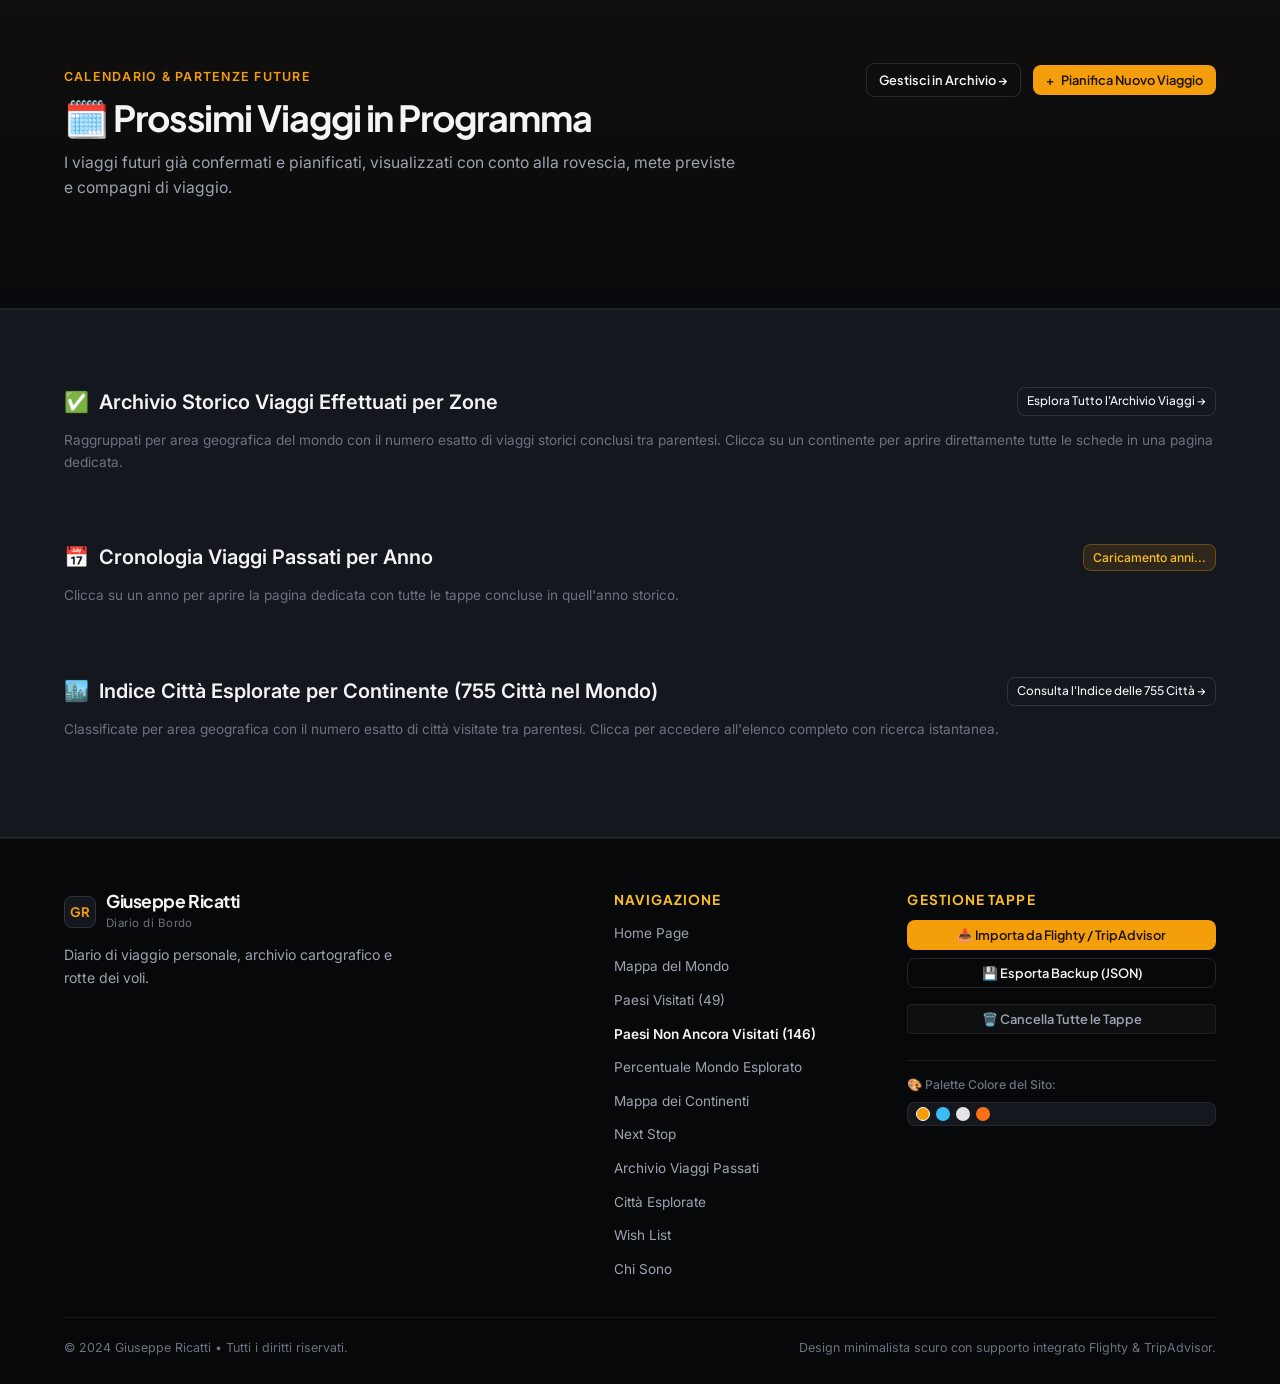
==== commit 49154d49: "Aggiornamento sito" ====
--- a/index.html
+++ b/index.html
@@ -114,12 +114,16 @@
             <div class="stat-label" id="stat-continents-label">Continenti</div>
           </div>
         </div>
-        <!-- Pulsante Centrale Aggiungi Tappa -->
-        <div class="hero-actions-center" style="display: flex; justify-content: center; margin-top: 24px;">
+        <!-- Pulsante Centrale Aggiungi Tappa & Link Paesi da Visitare -->
+        <div class="hero-actions-center" style="display: flex; flex-direction: column; align-items: center; gap: 12px; margin-top: 24px;">
           <button class="btn btn-accent btn-md" onclick="window.travelApp.openAddTripModal()" title="Pianifica o registra una nuova tappa di viaggio">
             <span>+</span> Aggiungi Tappa
           </button>
-        </div>
+          <a href="paesi-non-visitati.html" style="font-size: 0.85rem; color: #F87171; text-decoration: none; font-weight: 600; display: inline-flex; align-items: center; gap: 6px; padding: 6px 16px; background: rgba(238, 51, 78, 0.08); border: 1px solid rgba(238, 51, 78, 0.25); border-radius: 99px; transition: all 0.2s;" onmouseover="this.style.background='rgba(238, 51, 78, 0.16)'" onmouseout="this.style.background='rgba(238, 51, 78, 0.08)'">
+            🧭 Scopri i 146 Paesi del Mondo non ancora visitati →
+          </a>
+        </div>
+
 
       </div>
     </div>
@@ -570,7 +574,8 @@
           <ul>
             <li><a href="index.html#home">Home Page</a></li>
             <li><a href="#mappa">Mappa del Mondo</a></li>
-            <li><a href="paesi.html">Paesi Visitati</a></li>
+            <li><a href="paesi.html">Paesi Visitati (49)</a></li>
+            <li><a href="paesi-non-visitati.html" style="color: var(--accent); font-weight: 600;">Paesi Non Ancora Visitati (146)</a></li>
             <li><a href="statistiche.html">Percentuale Mondo Esplorato</a></li>
             <li><a href="continenti.html">Mappa dei Continenti</a></li>
             <li><a href="viaggi.html?tab=upcoming">Next Stop</a></li>
@@ -618,6 +623,7 @@
   <script src="https://unpkg.com/leaflet@1.9.4/dist/leaflet.js" integrity="sha256-20nQCchB9co0qIjJZRGuk2/Z9VM+kNiyxNV1lvTlZBo=" crossorigin=""></script>
   <script src="data/countries-data.js"></script>
   <script src="js/tripadvisor_cities.js"></script>
+  <script src="js/sovereign_countries.js"></script>
   <script src="js/data.js"></script>
   <script src="js/map.js"></script>
   <script src="js/app.js"></script>
--- a/css/style.css
+++ b/css/style.css
@@ -3992,4 +3992,299 @@
   display: none !important;
 }
 
-
+/* ==========================================================================
+   PAGINA PAESI NON ANCORA VISITATI & SUBTOTALE AMERICHE
+   ========================================================================== */
+
+.unvisited-hero-stats {
+  display: grid;
+  grid-template-columns: repeat(auto-fit, minmax(200px, 1fr));
+  gap: 16px;
+  margin-bottom: 28px;
+}
+
+.unvisited-stat-card {
+  background: var(--bg-surface);
+  border: 1px solid var(--border-medium);
+  border-radius: var(--radius-sm);
+  padding: 16px 18px;
+  position: relative;
+  overflow: hidden;
+  transition: all var(--transition-fast);
+}
+
+.unvisited-stat-card:hover {
+  transform: translateY(-2px);
+  border-color: var(--border-strong);
+  box-shadow: var(--shadow-card);
+}
+
+.unvisited-stat-card .stat-icon-top {
+  font-size: 1.6rem;
+  margin-bottom: 8px;
+  display: block;
+}
+
+.unvisited-stat-card .stat-val-huge {
+  font-family: var(--font-display);
+  font-size: 1.85rem;
+  font-weight: 700;
+  color: var(--text-primary);
+  line-height: 1.1;
+  margin-bottom: 4px;
+}
+
+.unvisited-stat-card .stat-label-sub {
+  font-size: 0.78rem;
+  color: var(--text-muted);
+  text-transform: uppercase;
+  letter-spacing: 0.05em;
+  font-weight: 600;
+}
+
+.unvisited-stat-card .stat-progress-bar {
+  height: 4px;
+  background: rgba(255, 255, 255, 0.08);
+  border-radius: 99px;
+  margin-top: 10px;
+  overflow: hidden;
+}
+
+.unvisited-stat-card .stat-progress-fill {
+  height: 100%;
+  border-radius: 99px;
+  transition: width 0.6s ease;
+}
+
+/* Card Speciale Declinazione Nazioni Americane (Sub-Totale) */
+.americhe-subtotal-panel {
+  background: linear-gradient(135deg, rgba(238, 51, 78, 0.08) 0%, rgba(249, 115, 22, 0.08) 100%);
+  border: 1px solid rgba(238, 51, 78, 0.25);
+  border-radius: var(--radius-md);
+  padding: 24px;
+  margin-bottom: 30px;
+  box-shadow: 0 10px 25px -5px rgba(0, 0, 0, 0.35);
+  position: relative;
+  overflow: hidden;
+}
+
+.americhe-subtotal-panel::before {
+  content: "";
+  position: absolute;
+  top: 0;
+  left: 0;
+  right: 0;
+  height: 3px;
+  background: linear-gradient(90deg, #EE334E 0%, #F97316 100%);
+}
+
+.americhe-panel-header {
+  display: flex;
+  align-items: center;
+  justify-content: space-between;
+  flex-wrap: wrap;
+  gap: 16px;
+  margin-bottom: 18px;
+}
+
+.americhe-panel-title {
+  display: flex;
+  align-items: center;
+  gap: 12px;
+}
+
+.americhe-panel-title .americhe-badge-icon {
+  width: 44px;
+  height: 44px;
+  border-radius: var(--radius-sm);
+  background: rgba(238, 51, 78, 0.15);
+  border: 1px solid rgba(238, 51, 78, 0.3);
+  display: flex;
+  align-items: center;
+  justify-content: center;
+  font-size: 1.5rem;
+}
+
+.americhe-panel-title h3 {
+  margin: 0;
+  font-size: 1.25rem;
+  font-weight: 700;
+  color: var(--text-primary);
+}
+
+.americhe-panel-title p {
+  margin: 2px 0 0 0;
+  font-size: 0.85rem;
+  color: var(--text-secondary);
+}
+
+.americhe-subtotal-pills {
+  display: grid;
+  grid-template-columns: repeat(auto-fit, minmax(260px, 1fr));
+  gap: 16px;
+  margin-top: 14px;
+}
+
+.americhe-sub-card {
+  background: rgba(15, 23, 42, 0.65);
+  backdrop-filter: blur(8px);
+  border: 1px solid var(--border-medium);
+  border-radius: var(--radius-sm);
+  padding: 16px 18px;
+  display: flex;
+  flex-direction: column;
+  gap: 8px;
+  transition: all var(--transition-fast);
+}
+
+.americhe-sub-card:hover {
+  transform: translateY(-2px);
+  box-shadow: var(--shadow-sm);
+}
+
+.americhe-sub-card.sub-north {
+  border-left: 4px solid #EE334E;
+}
+
+.americhe-sub-card.sub-south {
+  border-left: 4px solid #F97316;
+}
+
+.americhe-sub-top {
+  display: flex;
+  align-items: center;
+  justify-content: space-between;
+}
+
+.americhe-sub-top h4 {
+  margin: 0;
+  font-size: 1.05rem;
+  font-weight: 700;
+  color: var(--text-primary);
+  display: flex;
+  align-items: center;
+  gap: 8px;
+}
+
+.americhe-sub-counts {
+  display: flex;
+  align-items: baseline;
+  gap: 6px;
+}
+
+.americhe-sub-counts .unvisited-num {
+  font-family: var(--font-display);
+  font-size: 1.5rem;
+  font-weight: 700;
+  color: #F87171;
+}
+
+.americhe-sub-counts .sub-denom {
+  font-size: 0.82rem;
+  color: var(--text-muted);
+}
+
+.americhe-sub-desc {
+  font-size: 0.82rem;
+  color: var(--text-secondary);
+  line-height: 1.4;
+  margin: 0;
+}
+
+/* Griglia Schede Paesi Non Visitati */
+.unvisited-countries-grid {
+  display: grid;
+  grid-template-columns: repeat(auto-fill, minmax(290px, 1fr));
+  gap: 18px;
+}
+
+.unvisited-card {
+  background: var(--bg-surface);
+  border: 1px solid var(--border-medium);
+  border-radius: var(--radius-sm);
+  padding: 18px 20px;
+  display: flex;
+  flex-direction: column;
+  justify-content: space-between;
+  transition: all var(--transition-fast);
+  position: relative;
+  overflow: hidden;
+}
+
+.unvisited-card:hover {
+  transform: translateY(-3px);
+  border-color: var(--accent);
+  box-shadow: var(--shadow-card);
+}
+
+.unvisited-card-top {
+  display: flex;
+  align-items: flex-start;
+  gap: 14px;
+  margin-bottom: 14px;
+}
+
+.unvisited-card-flag {
+  font-size: 2.4rem;
+  line-height: 1;
+  filter: drop-shadow(0 2px 4px rgba(0, 0, 0, 0.3));
+  flex-shrink: 0;
+}
+
+.unvisited-card-info {
+  flex: 1;
+  min-width: 0;
+}
+
+.unvisited-card-info h3 {
+  margin: 0 0 4px 0;
+  font-size: 1.08rem;
+  font-weight: 700;
+  color: var(--text-primary);
+  white-space: nowrap;
+  overflow: hidden;
+  text-overflow: ellipsis;
+}
+
+.unvisited-card-capital {
+  font-size: 0.82rem;
+  color: var(--text-secondary);
+  display: flex;
+  align-items: center;
+  gap: 5px;
+  margin-bottom: 6px;
+}
+
+.unvisited-card-footer {
+  display: flex;
+  align-items: center;
+  justify-content: space-between;
+  padding-top: 12px;
+  border-top: 1px solid var(--border-subtle);
+  margin-top: auto;
+  gap: 8px;
+}
+
+.btn-wishlist-add {
+  background: rgba(255, 255, 255, 0.05);
+  border: 1px solid var(--border-subtle);
+  color: var(--text-secondary);
+  border-radius: var(--radius-xs);
+  padding: 5px 10px;
+  font-size: 0.76rem;
+  font-weight: 600;
+  cursor: pointer;
+  display: inline-flex;
+  align-items: center;
+  gap: 5px;
+  transition: all var(--transition-fast);
+}
+
+.btn-wishlist-add:hover {
+  background: var(--accent);
+  color: #0b101b;
+  border-color: var(--accent);
+}
+
+
+
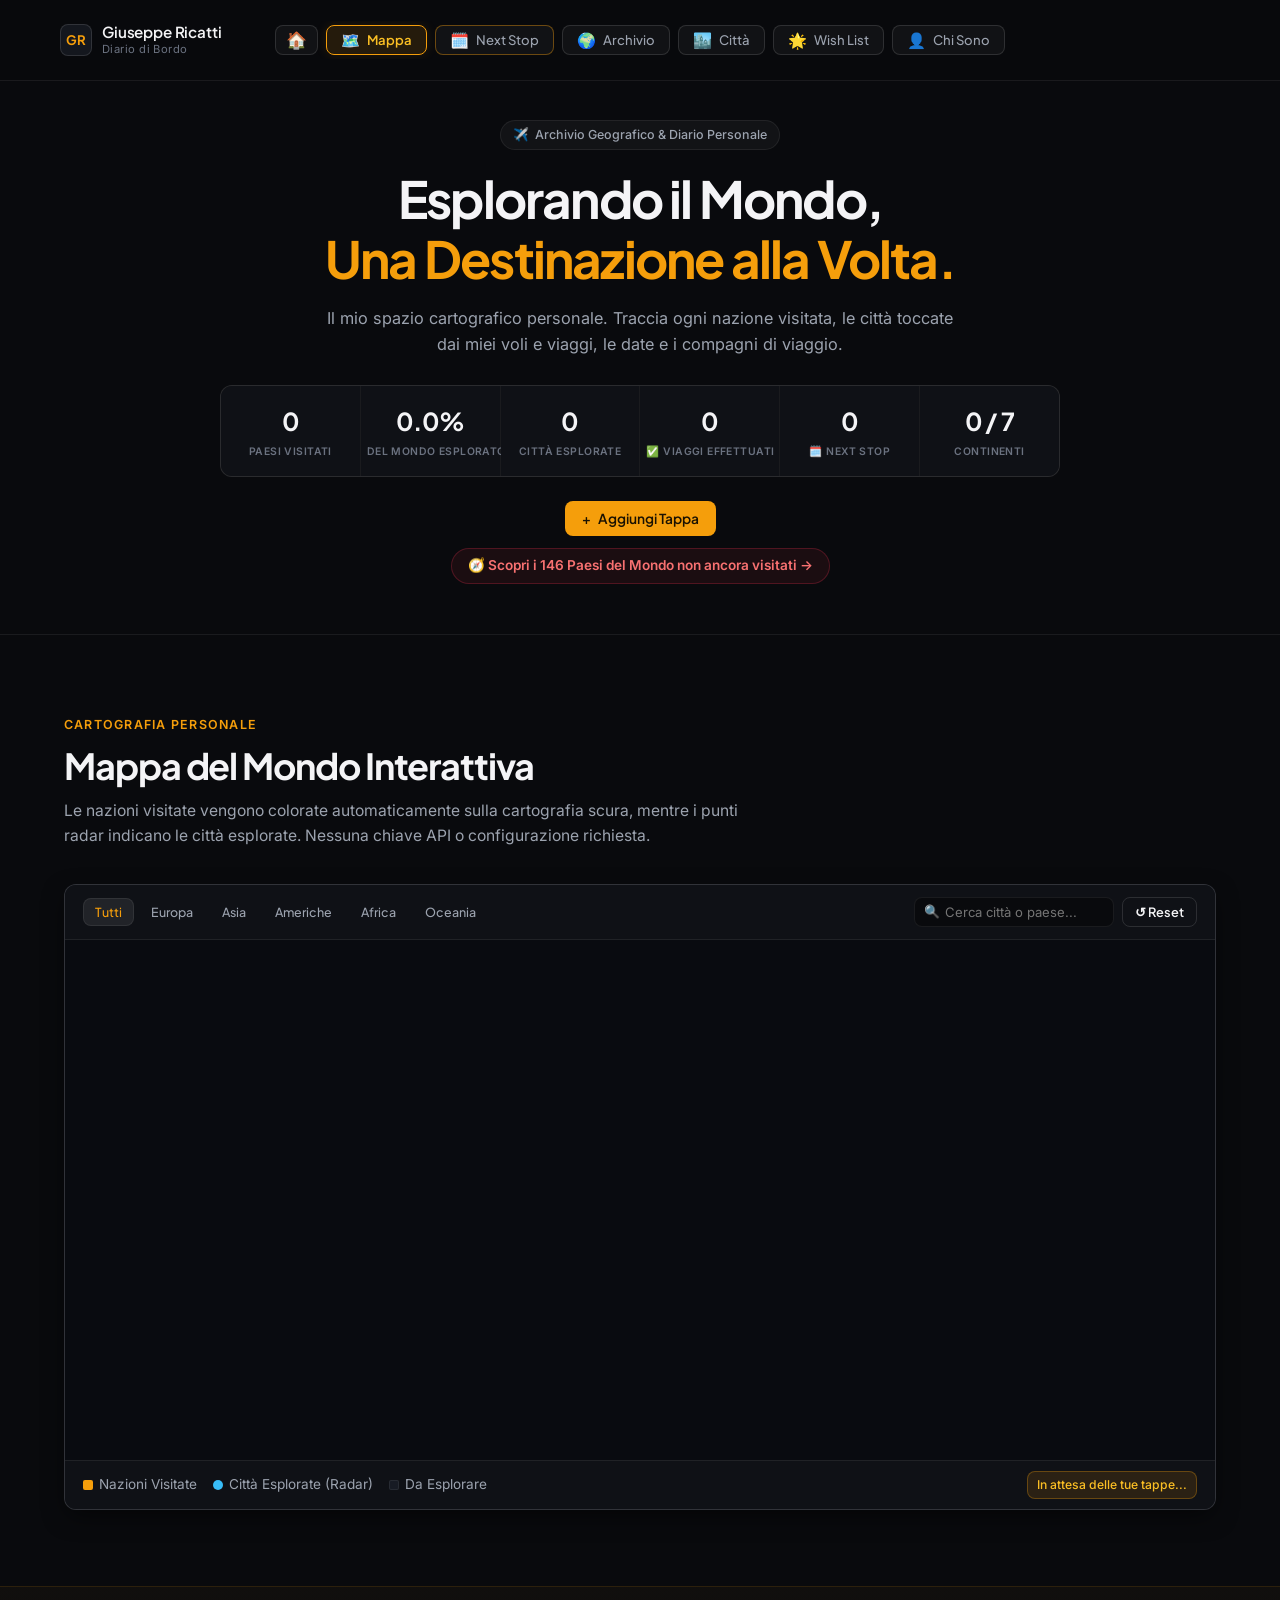
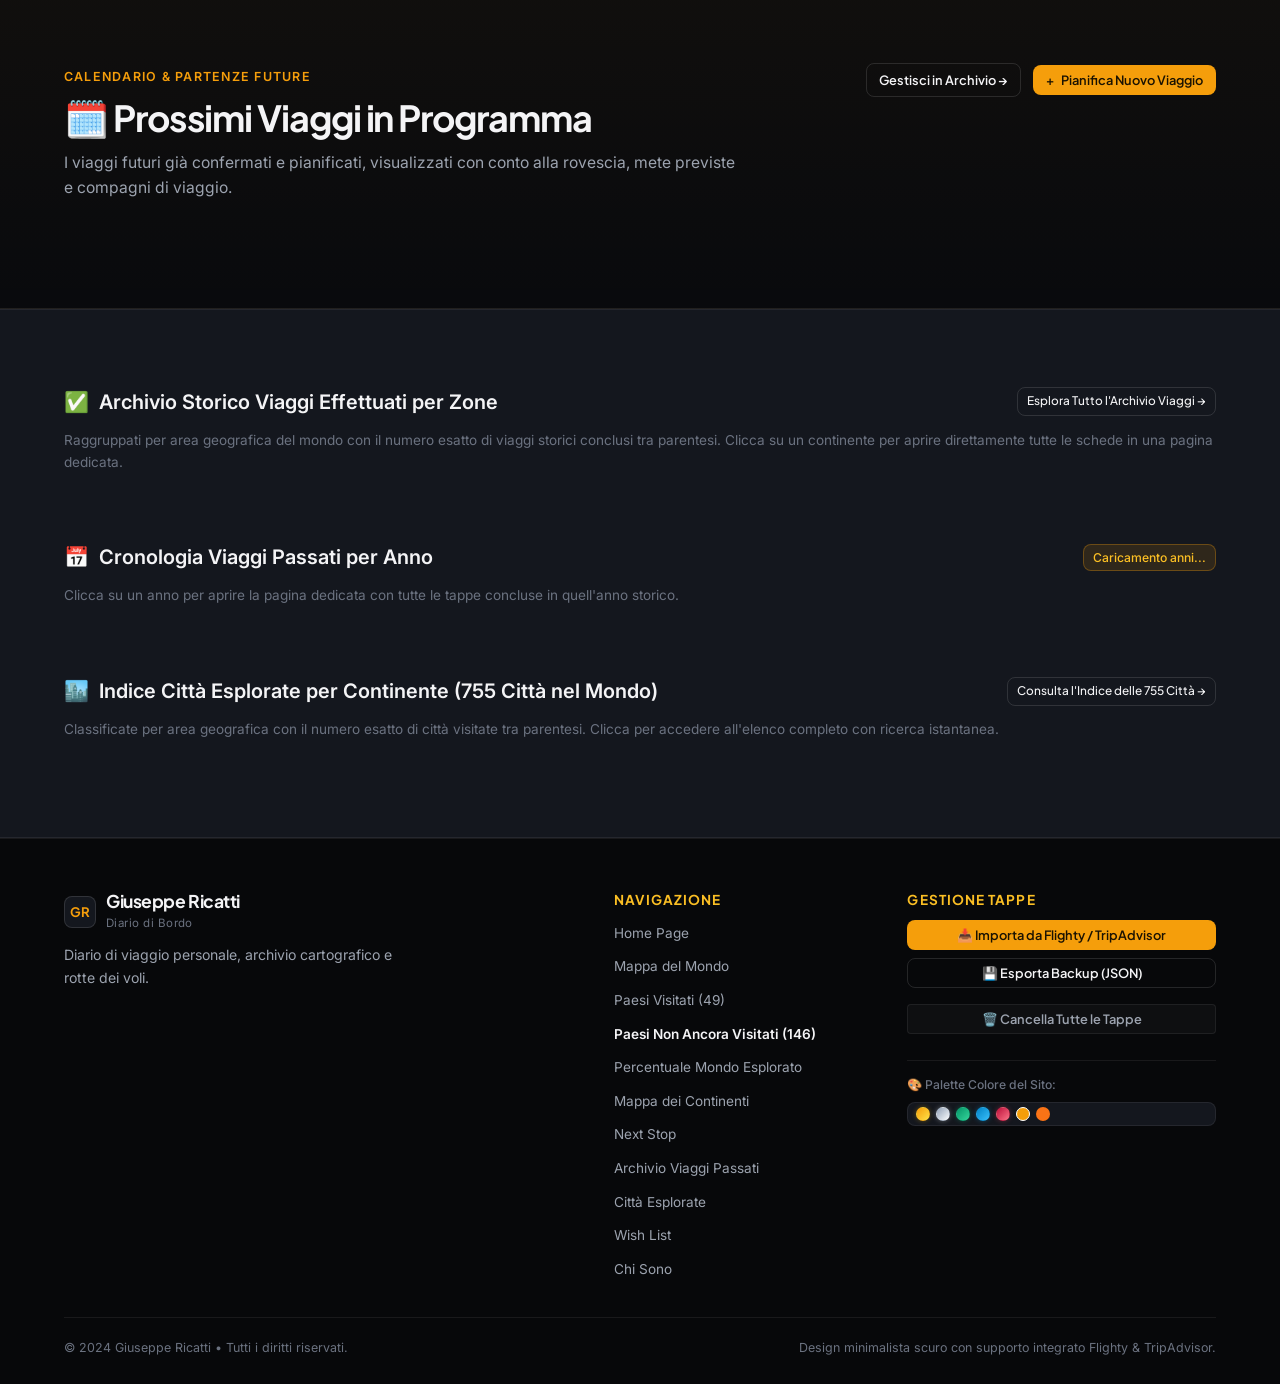
==== commit f81d1fcf: "Aggiornamento sito" ====
--- a/index.html
+++ b/index.html
@@ -602,9 +602,12 @@
             <div class="footer-theme-picker-block" style="margin-top: 18px; padding-top: 14px; border-top: 1px solid var(--border-subtle); text-align: left;">
               <span style="display: block; font-size: 0.76rem; color: var(--text-muted); margin-bottom: 8px; font-weight: 500;">🎨 Palette Colore del Sito:</span>
               <div class="theme-picker" title="Scegli la tonalità colore della mappa e del sito">
-                <span class="theme-dot theme-dot-amber active" data-theme="amber" onclick="window.travelApp.setTheme('amber')" title="Ambra Dorata"></span>
-                <span class="theme-dot theme-dot-sapphire" data-theme="sapphire" onclick="window.travelApp.setTheme('sapphire')" title="Blu Zaffiro"></span>
-                <span class="theme-dot theme-dot-platinum" data-theme="platinum" onclick="window.travelApp.setTheme('platinum')" title="Platino Monocromo"></span>
+                <span class="theme-dot theme-dot-gold active" data-theme="gold" onclick="window.travelApp.setTheme('gold')" title="Oro Regale (Dorata)"></span>
+                <span class="theme-dot theme-dot-silver" data-theme="silver" onclick="window.travelApp.setTheme('silver')" title="Argento Puro (Argentata)"></span>
+                <span class="theme-dot theme-dot-emerald" data-theme="emerald" onclick="window.travelApp.setTheme('emerald')" title="Verde Smeraldo Elegante"></span>
+                <span class="theme-dot theme-dot-azure" data-theme="azure" onclick="window.travelApp.setTheme('azure')" title="Azzurro Ceruleo Elegante"></span>
+                <span class="theme-dot theme-dot-ruby" data-theme="ruby" onclick="window.travelApp.setTheme('ruby')" title="Rosso Rubino Elegante"></span>
+                <span class="theme-dot theme-dot-amber" data-theme="amber" onclick="window.travelApp.setTheme('amber')" title="Ambra Calda"></span>
                 <span class="theme-dot theme-dot-terracotta" data-theme="terracotta" onclick="window.travelApp.setTheme('terracotta')" title="Terracotta"></span>
               </div>
             </div>
--- a/css/style.css
+++ b/css/style.css
@@ -52,25 +52,69 @@
   --transition-normal: 0.25s ease;
 }
 
-/* TEMI DI COLORE SELEZIONABILI DALL'UTENTE */
-body.theme-sapphire {
-  --accent-theme: #38bdf8;
-  --accent-theme-hover: #7dd3fc;
-  --accent-theme-subtle: rgba(56, 189, 248, 0.12);
-  --accent-theme-border: rgba(56, 189, 248, 0.3);
+/* TEMI DI COLORE SELEZIONABILI DALL'UTENTE (Verde, Azzurro, Rosso, Oro, Argento, Ambra, Terracotta) */
+
+/* 1. Oro Regale (Dorata Calda ed Editoriale) */
+body.theme-gold {
+  --accent-theme: #eab308;
+  --accent-theme-hover: #fde047;
+  --accent-theme-subtle: rgba(234, 179, 8, 0.14);
+  --accent-theme-border: rgba(234, 179, 8, 0.35);
+  --text-accent: #facc15;
+  --marker-core: #38bdf8;
+}
+
+/* 2. Argento Puro (Argentata Satinata, Luminosa e Futuristica) */
+body.theme-silver, body.theme-platinum {
+  --accent-theme: #e2e8f0;
+  --accent-theme-hover: #ffffff;
+  --accent-theme-subtle: rgba(226, 232, 240, 0.12);
+  --accent-theme-border: rgba(226, 232, 240, 0.32);
+  --text-accent: #f8fafc;
+  --marker-core: #38bdf8;
+}
+
+/* 3. Verde Smeraldo (Verde Nobile, Riposante, Raffinato ed Altamente Leggibile) */
+body.theme-emerald {
+  --accent-theme: #10b981;
+  --accent-theme-hover: #34d399;
+  --accent-theme-subtle: rgba(16, 185, 129, 0.14);
+  --accent-theme-border: rgba(16, 185, 129, 0.35);
+  --text-accent: #34d399;
+  --marker-core: #38bdf8;
+}
+
+/* 4. Azzurro Ceruleo (Azzurro Cielo Intenso, Regale e Brillante) */
+body.theme-azure, body.theme-sapphire {
+  --accent-theme: #0ea5e9;
+  --accent-theme-hover: #38bdf8;
+  --accent-theme-subtle: rgba(14, 165, 233, 0.14);
+  --accent-theme-border: rgba(14, 165, 233, 0.35);
   --text-accent: #38bdf8;
   --marker-core: #f59e0b;
 }
 
-body.theme-platinum {
-  --accent-theme: #e4e4e7;
-  --accent-theme-hover: #ffffff;
-  --accent-theme-subtle: rgba(255, 255, 255, 0.08);
-  --accent-theme-border: rgba(255, 255, 255, 0.25);
-  --text-accent: #f4f4f5;
+/* 5. Rosso Rubino (Rosso Pregiato, Caldo, Sofisticato e Morbido per la Vista) */
+body.theme-ruby {
+  --accent-theme: #f43f5e;
+  --accent-theme-hover: #fb7185;
+  --accent-theme-subtle: rgba(244, 63, 94, 0.14);
+  --accent-theme-border: rgba(244, 63, 94, 0.35);
+  --text-accent: #fb7185;
   --marker-core: #38bdf8;
 }
 
+/* 6. Ambra Dorata (Classico Caldo) */
+body.theme-amber {
+  --accent-theme: #f59e0b;
+  --accent-theme-hover: #fbbf24;
+  --accent-theme-subtle: rgba(245, 158, 11, 0.12);
+  --accent-theme-border: rgba(245, 158, 11, 0.3);
+  --text-accent: #fbbf24;
+  --marker-core: #38bdf8;
+}
+
+/* 7. Terracotta (Tonalità Terrosa Calda) */
 body.theme-terracotta {
   --accent-theme: #f97316;
   --accent-theme-hover: #fb923c;
@@ -79,6 +123,7 @@
   --text-accent: #fb923c;
   --marker-core: #38bdf8;
 }
+
 
 /* --- RESET & BASE --- */
 *, *::before, *::after {
@@ -502,10 +547,16 @@
   border-color: #ffffff;
 }
 
+.theme-dot-gold { background: linear-gradient(135deg, #f59e0b, #fde047); box-shadow: 0 0 5px rgba(234, 179, 8, 0.35); }
+.theme-dot-silver { background: linear-gradient(135deg, #94a3b8, #f8fafc); box-shadow: 0 0 5px rgba(226, 232, 240, 0.35); }
+.theme-dot-emerald { background: linear-gradient(135deg, #059669, #34d399); box-shadow: 0 0 5px rgba(16, 185, 129, 0.35); }
+.theme-dot-azure { background: linear-gradient(135deg, #0284c7, #38bdf8); box-shadow: 0 0 5px rgba(14, 165, 233, 0.35); }
+.theme-dot-ruby { background: linear-gradient(135deg, #be123c, #fb7185); box-shadow: 0 0 5px rgba(244, 63, 94, 0.35); }
 .theme-dot-amber { background: #f59e0b; }
 .theme-dot-sapphire { background: #38bdf8; }
 .theme-dot-platinum { background: #e4e4e7; }
 .theme-dot-terracotta { background: #f97316; }
+
 
 .mobile-menu-btn {
   display: none;
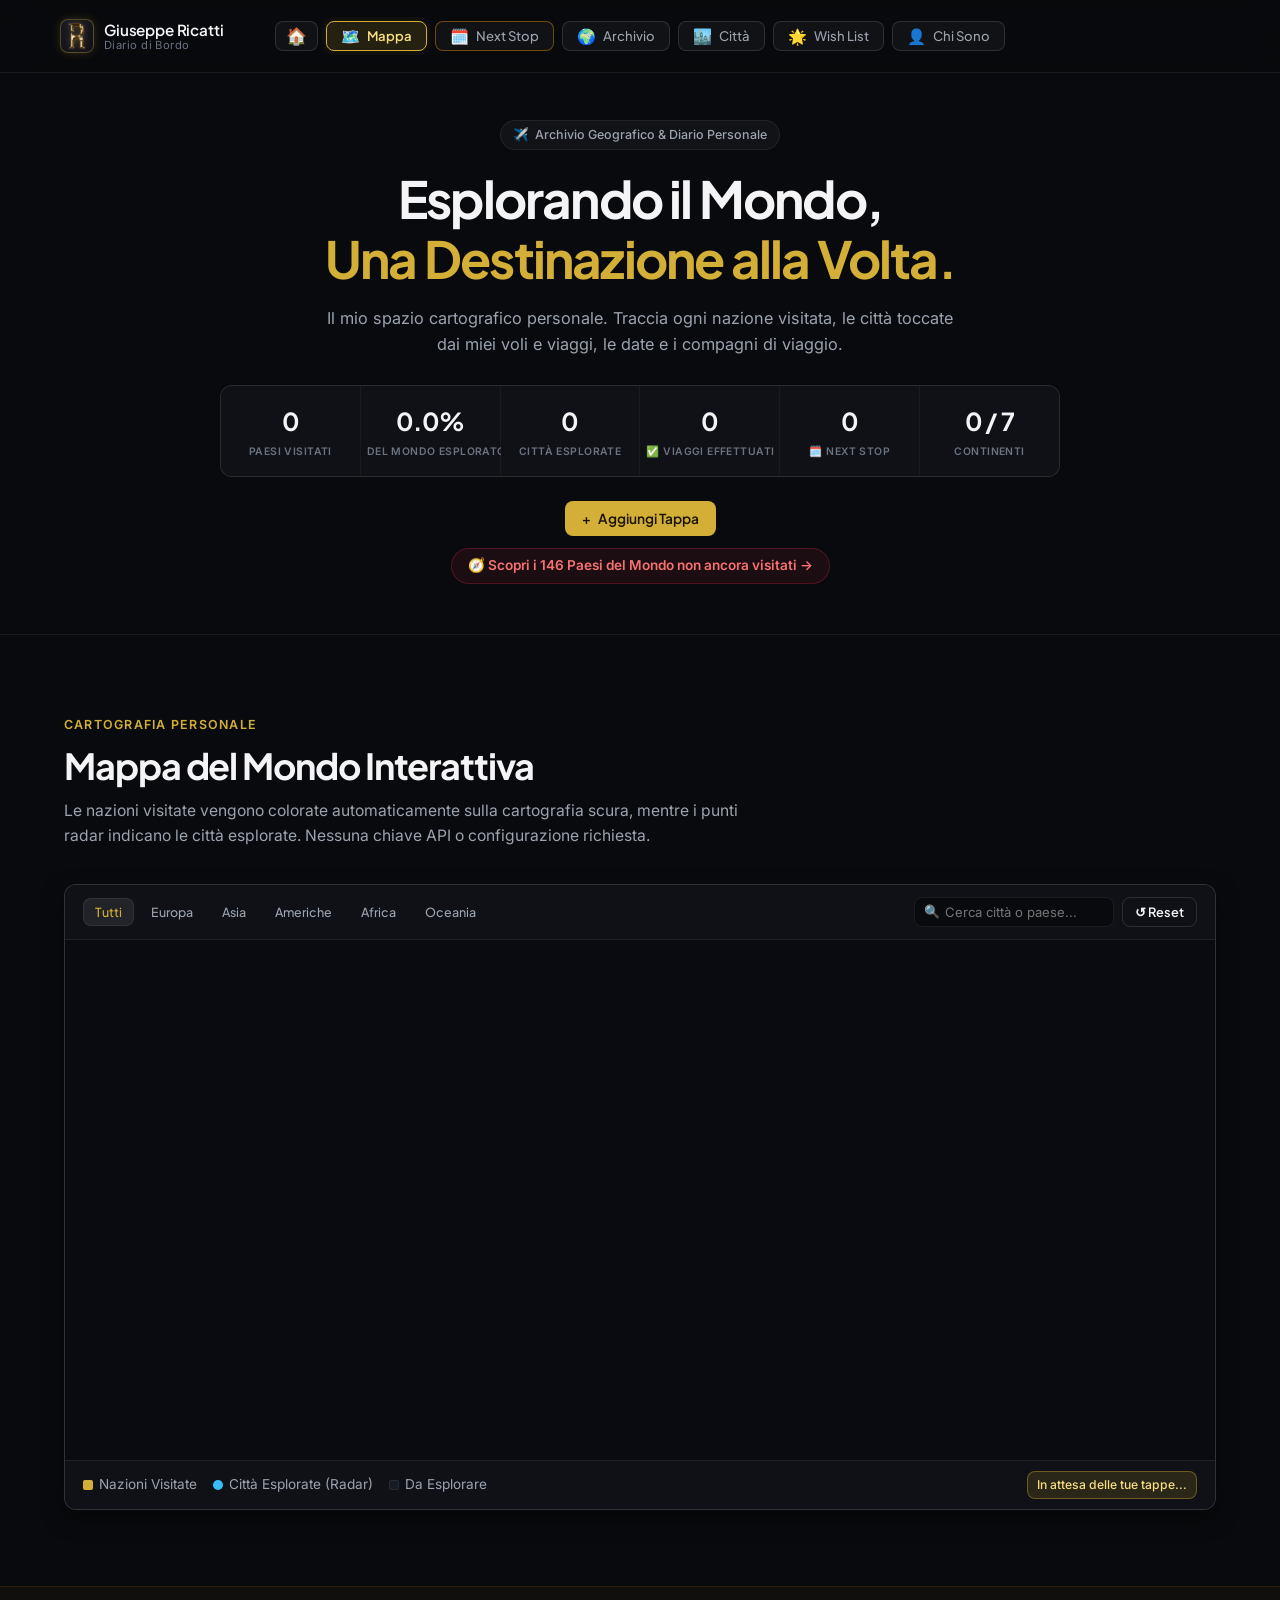
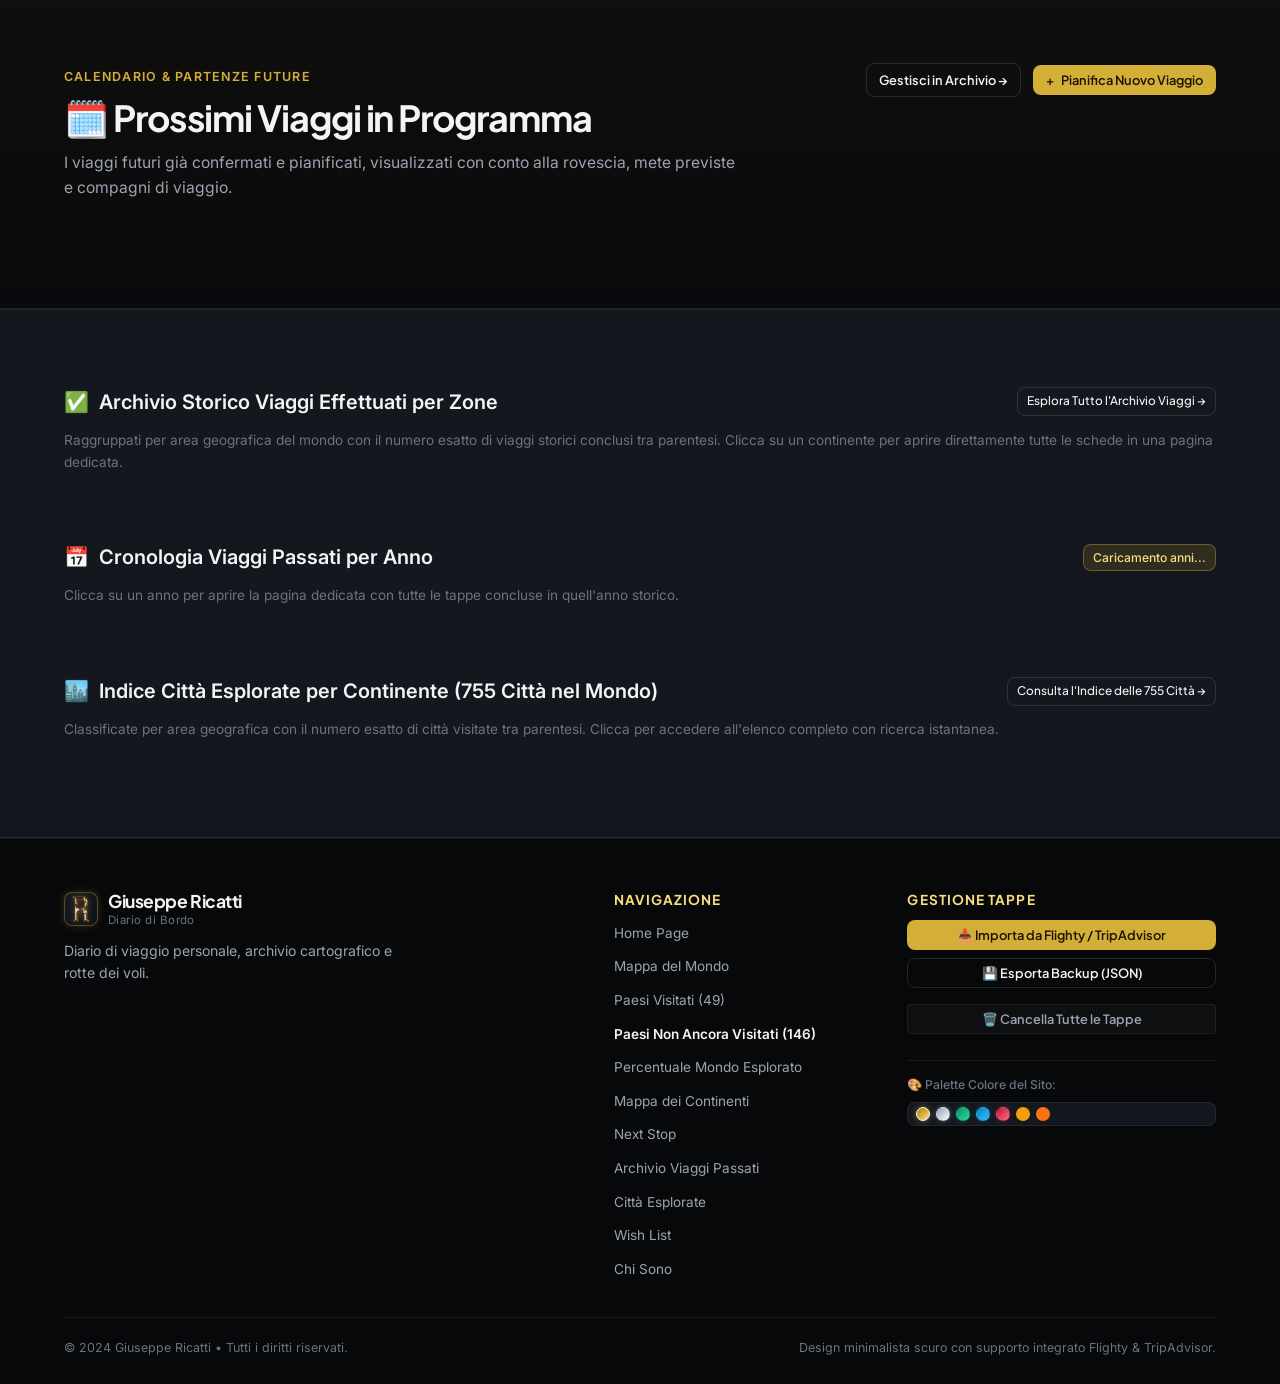
==== commit 37f68818: "Aggiornamento automatico" ====
--- a/index.html
+++ b/index.html
@@ -29,7 +29,7 @@
   <header class="navbar" id="main-navbar">
     <div class="container navbar-inner">
       <a href="#home" class="brand-logo" title="Giuseppe Ricatti - Home">
-        <div class="brand-avatar">GR</div>
+        <div class="brand-avatar"><img src="assets/logo-monogram.png" alt="R" class="brand-avatar-img"></div>
         <div class="brand-text">
           <h1>Giuseppe Ricatti</h1>
           <span class="brand-subtitle">Diario di Bordo</span>
@@ -558,7 +558,7 @@
       <div class="footer-grid">
         <div class="footer-brand">
           <div class="brand-logo mb-2">
-            <div class="brand-avatar">GR</div>
+            <div class="brand-avatar"><img src="assets/logo-monogram.png" alt="R" class="brand-avatar-img"></div>
             <div class="brand-text">
               <h3>Giuseppe Ricatti</h3>
               <span class="brand-subtitle">Diario di Bordo</span>
@@ -602,7 +602,7 @@
             <div class="footer-theme-picker-block" style="margin-top: 18px; padding-top: 14px; border-top: 1px solid var(--border-subtle); text-align: left;">
               <span style="display: block; font-size: 0.76rem; color: var(--text-muted); margin-bottom: 8px; font-weight: 500;">🎨 Palette Colore del Sito:</span>
               <div class="theme-picker" title="Scegli la tonalità colore della mappa e del sito">
-                <span class="theme-dot theme-dot-gold active" data-theme="gold" onclick="window.travelApp.setTheme('gold')" title="Oro Regale (Dorata)"></span>
+                <span class="theme-dot theme-dot-gold active" data-theme="gold" onclick="window.travelApp.setTheme('gold')" title="Oro Monogramma R (Colore Principale)"></span>
                 <span class="theme-dot theme-dot-silver" data-theme="silver" onclick="window.travelApp.setTheme('silver')" title="Argento Puro (Argentata)"></span>
                 <span class="theme-dot theme-dot-emerald" data-theme="emerald" onclick="window.travelApp.setTheme('emerald')" title="Verde Smeraldo Elegante"></span>
                 <span class="theme-dot theme-dot-azure" data-theme="azure" onclick="window.travelApp.setTheme('azure')" title="Azzurro Ceruleo Elegante"></span>
@@ -628,6 +628,7 @@
   <script src="js/tripadvisor_cities.js"></script>
   <script src="js/sovereign_countries.js"></script>
   <script src="js/data.js"></script>
+  <script src="js/travel_guide_helper.js"></script>
   <script src="js/map.js"></script>
   <script src="js/app.js"></script>
 
--- a/css/style.css
+++ b/css/style.css
@@ -19,12 +19,12 @@
   --border-medium: rgba(255, 255, 255, 0.12);
   --border-focus: var(--accent-theme);
 
-  /* Accento Caldo Minimalista (Ambra Dorata - Zero Verde) */
-  --accent-theme: #f59e0b;
-  --accent-theme-hover: #fbbf24;
-  --accent-theme-subtle: rgba(245, 158, 11, 0.12);
-  --accent-theme-border: rgba(245, 158, 11, 0.3);
-  --text-accent: #fbbf24;
+  /* Accento Principale: Oro Monogramma Regale (Colore Ufficiale del Logo R) */
+  --accent-theme: #d4af37;
+  --accent-theme-hover: #f3e1b9;
+  --accent-theme-subtle: rgba(212, 175, 55, 0.14);
+  --accent-theme-border: rgba(212, 175, 55, 0.38);
+  --text-accent: #f8de7e;
   --marker-core: #38bdf8;
   --accent-danger: #ef4444;
 
@@ -54,13 +54,13 @@
 
 /* TEMI DI COLORE SELEZIONABILI DALL'UTENTE (Verde, Azzurro, Rosso, Oro, Argento, Ambra, Terracotta) */
 
-/* 1. Oro Regale (Dorata Calda ed Editoriale) */
+/* 1. Oro Regale Monogramma (Colore Istituzionale Primario del Logo R) */
 body.theme-gold {
-  --accent-theme: #eab308;
-  --accent-theme-hover: #fde047;
-  --accent-theme-subtle: rgba(234, 179, 8, 0.14);
-  --accent-theme-border: rgba(234, 179, 8, 0.35);
-  --text-accent: #facc15;
+  --accent-theme: #d4af37;
+  --accent-theme-hover: #f3e1b9;
+  --accent-theme-subtle: rgba(212, 175, 55, 0.14);
+  --accent-theme-border: rgba(212, 175, 55, 0.38);
+  --text-accent: #f8de7e;
   --marker-core: #38bdf8;
 }
 
@@ -334,16 +334,19 @@
 /* ==========================================================================
    NAVBAR & PALETTE SWITCHER
    ========================================================================== */
-.navbar {
+.navbar,
+.main-header {
   position: fixed;
   top: 0;
   left: 0;
   width: 100%;
   z-index: 1000;
-  padding: 14px 0;
-  background: rgba(9, 10, 13, 0.85);
-  backdrop-filter: blur(12px);
+  padding: 12px 0;
+  background: rgba(9, 10, 13, 0.92);
+  backdrop-filter: blur(14px);
+  -webkit-backdrop-filter: blur(14px);
   border-bottom: 1px solid var(--border-subtle);
+  transition: background-color var(--transition-fast), border-color var(--transition-fast);
 }
 
 .navbar-inner {
@@ -351,7 +354,10 @@
   align-items: center;
   justify-content: center;
   position: relative;
-  min-height: 52px;
+  min-height: 48px;
+  width: 100%;
+  max-width: 1200px;
+  margin: 0 auto;
 }
 
 .brand-logo {
@@ -359,33 +365,69 @@
   align-items: center;
   gap: 10px;
   text-decoration: none;
-}
-
-.main-header .brand-logo,
-.navbar-inner .brand-logo {
-  position: absolute;
-  left: 20px;
+  flex-shrink: 0;
+}
+
+/* Solo su desktop largo (>= 1181px) il logo con avatar GR è posizionato sulla sinistra */
+@media (min-width: 1181px) {
+  .main-header .brand-logo,
+  .navbar-inner .brand-logo {
+    position: absolute;
+    left: 20px;
+    top: 50%;
+    transform: translateY(-50%);
+  }
 }
 
 .brand-avatar {
-  width: 32px;
-  height: 32px;
+  width: 34px;
+  height: 34px;
+  min-width: 34px;
+  min-height: 34px;
   border-radius: var(--radius-sm);
-  background: var(--bg-surface);
-  border: 1px solid var(--border-medium);
+  background: linear-gradient(145deg, #181b24, #0e1017);
+  border: 1px solid rgba(212, 175, 55, 0.35);
   display: flex;
   align-items: center;
   justify-content: center;
-  font-family: var(--font-heading);
-  font-weight: 700;
-  font-size: 0.82rem;
-  color: var(--accent-theme);
+  padding: 2px;
+  flex-shrink: 0;
+  user-select: none;
+  overflow: hidden;
+  box-shadow: 0 0 10px rgba(212, 175, 55, 0.2);
+  transition: all var(--transition-fast);
+}
+
+.brand-avatar-img {
+  width: 100%;
+  height: 100%;
+  object-fit: contain;
+  display: block;
+  filter: drop-shadow(0 0 3px rgba(212, 175, 55, 0.35));
+}
+
+.brand-logo:hover .brand-avatar {
+  border-color: var(--accent-theme);
+  box-shadow: 0 0 14px rgba(212, 175, 55, 0.45);
+  transform: scale(1.05);
+}
+
+.brand-text {
+  display: flex;
+  flex-direction: column;
+  align-items: flex-start;
+  justify-content: center;
+  line-height: 1.2;
 }
 
 .brand-text h1 {
   font-size: 0.95rem;
   font-weight: 600;
   letter-spacing: -0.01em;
+  margin: 0;
+  padding: 0;
+  white-space: nowrap;
+  color: var(--text-primary);
 }
 
 .brand-subtitle {
@@ -393,6 +435,14 @@
   font-size: 0.7rem;
   color: var(--text-muted);
   letter-spacing: 0.04em;
+  margin: 0;
+  padding: 0;
+  white-space: nowrap;
+}
+
+.page-main-content {
+  padding-top: 105px;
+  padding-bottom: 60px;
 }
 
 /* Menu di Navigazione a Box / Card (Centrato e Scorrevole) */
@@ -547,7 +597,7 @@
   border-color: #ffffff;
 }
 
-.theme-dot-gold { background: linear-gradient(135deg, #f59e0b, #fde047); box-shadow: 0 0 5px rgba(234, 179, 8, 0.35); }
+.theme-dot-gold { background: linear-gradient(135deg, #b8860b, #d4af37, #f6e3b8); box-shadow: 0 0 6px rgba(212, 175, 55, 0.5); }
 .theme-dot-silver { background: linear-gradient(135deg, #94a3b8, #f8fafc); box-shadow: 0 0 5px rgba(226, 232, 240, 0.35); }
 .theme-dot-emerald { background: linear-gradient(135deg, #059669, #34d399); box-shadow: 0 0 5px rgba(16, 185, 129, 0.35); }
 .theme-dot-azure { background: linear-gradient(135deg, #0284c7, #38bdf8); box-shadow: 0 0 5px rgba(14, 165, 233, 0.35); }
@@ -1426,36 +1476,72 @@
   background: linear-gradient(180deg, rgba(0, 0, 0, 0.1) 0%, rgba(9, 10, 13, 0.8) 100%);
 }
 
-.trip-category-pill {
+/* Barra superiore della card immagine: isola perfettamente la categoria dalla bandiera */
+.trip-card-top-bar {
   position: absolute;
   top: 10px;
   left: 10px;
-  background: rgba(9, 10, 13, 0.75);
+  right: 10px;
+  display: flex;
+  align-items: center;
+  justify-content: space-between;
+  gap: 8px;
+  z-index: 3;
+  pointer-events: none;
+}
+
+.trip-category-pill {
+  position: static;
+  background: rgba(9, 10, 13, 0.88);
+  backdrop-filter: blur(8px);
+  -webkit-backdrop-filter: blur(8px);
   border: 1px solid var(--border-subtle);
   color: var(--text-secondary);
-  padding: 3px 8px;
-  border-radius: var(--radius-xs);
-  font-size: 0.7rem;
-  font-weight: 500;
+  padding: 4px 10px;
+  border-radius: var(--radius-full);
+  font-size: 0.68rem;
+  font-weight: 600;
   text-transform: uppercase;
+  letter-spacing: 0.03em;
+  white-space: nowrap;
+  overflow: hidden;
+  text-overflow: ellipsis;
+  min-width: 0;
+  flex: 1 1 auto;
+  box-shadow: 0 2px 8px rgba(0, 0, 0, 0.4);
+}
+
+/* Fallback per retrocompatibilità */
+.trip-card-image > .trip-category-pill {
+  position: absolute;
+  top: 10px;
+  left: 10px;
+  max-width: calc(100% - 130px);
 }
 
 .trip-card-flag {
+  position: static;
+  font-size: 1.15rem;
+  background: rgba(9, 10, 13, 0.88);
+  backdrop-filter: blur(8px);
+  -webkit-backdrop-filter: blur(8px);
+  border: 1px solid rgba(255, 255, 255, 0.16);
+  border-radius: var(--radius-full);
+  padding: 3px 10px;
+  min-height: 28px;
+  display: inline-flex;
+  gap: 6px;
+  align-items: center;
+  justify-content: center;
+  box-shadow: 0 4px 12px rgba(0, 0, 0, 0.45);
+  flex-shrink: 0;
+  white-space: nowrap;
+}
+
+.trip-card-image > .trip-card-flag {
   position: absolute;
   top: 10px;
   right: 10px;
-  font-size: 1.15rem;
-  background: rgba(9, 10, 13, 0.78);
-  backdrop-filter: blur(8px);
-  border: 1px solid rgba(255, 255, 255, 0.12);
-  border-radius: 14px;
-  padding: 3px 8px;
-  min-height: 28px;
-  display: inline-flex;
-  gap: 4px;
-  align-items: center;
-  justify-content: center;
-  box-shadow: 0 4px 12px rgba(0, 0, 0, 0.4);
 }
 
 .trip-card-body {
@@ -2418,39 +2504,53 @@
 
 /* 1. TABLET / LAPTOP COMPATTI (<= 1180px): Organizza Header con Box Scorrevole */
 @media (max-width: 1180px) {
+  .navbar,
+  .main-header {
+    padding: 6px 0 6px 0 !important;
+  }
+
   .navbar-inner {
-    display: flex;
-    flex-direction: column;
-    align-items: center;
-    justify-content: center;
-    gap: 6px;
-    padding: 6px 16px;
-    position: static;
-  }
-
+    display: flex !important;
+    flex-direction: column !important;
+    align-items: center !important;
+    justify-content: center !important;
+    gap: 4px !important;
+    padding: 6px 16px 4px 16px !important;
+    position: static !important;
+    width: 100% !important;
+  }
+
+  .main-header .brand-logo,
+  .navbar-inner .brand-logo,
   .brand-logo {
-    position: static;
-    margin: 0 auto;
-    display: flex;
-    align-items: center;
-    justify-content: center;
-    text-align: center;
+    position: static !important;
+    left: auto !important;
+    top: auto !important;
+    transform: none !important;
+    margin: 0 auto 2px auto !important;
+    display: inline-flex !important;
+    align-items: center !important;
+    justify-content: center !important;
+    text-align: left !important;
+    gap: 10px !important;
+    width: auto !important;
+    max-width: 100% !important;
   }
 
   .navbar-box-nav,
   .navbar-links {
-    width: 100%;
-    margin: 2px auto 0 auto;
-    padding: 4px 0 6px 0;
-    border-top: 1px solid rgba(255, 255, 255, 0.05);
-    display: flex;
-    align-items: center;
-    justify-content: center;
-    justify-content: safe center;
-    gap: 8px;
-    overflow-x: auto;
-    overflow-y: hidden;
-    -webkit-overflow-scrolling: touch;
+    width: 100% !important;
+    margin: 2px auto 0 auto !important;
+    padding: 4px 6px 4px 6px !important;
+    border-top: 1px solid rgba(255, 255, 255, 0.07) !important;
+    display: flex !important;
+    align-items: center !important;
+    justify-content: center !important;
+    justify-content: safe center !important;
+    gap: 8px !important;
+    overflow-x: auto !important;
+    overflow-y: hidden !important;
+    -webkit-overflow-scrolling: touch !important;
     scroll-snap-type: x proximity;
   }
 
@@ -2482,22 +2582,138 @@
 
 /* 3. SMARTPHONE PORTRAIT & TABLET STRETTO (<= 768px) */
 @media (max-width: 768px) {
-  .navbar {
-    padding: 6px 0 8px 0;
-  }
-
+  .navbar,
+  .main-header {
+    padding: 6px 0 6px 0 !important;
+  }
+
+  .navbar-inner {
+    display: flex !important;
+    flex-direction: column !important;
+    align-items: center !important;
+    justify-content: center !important;
+    gap: 3px !important;
+    padding: 2px 10px 4px 10px !important;
+    position: static !important;
+    width: 100% !important;
+  }
+
+  /* RIGA 1 (IN ALTO): Iniziali GR nel riquadro, Nome Giuseppe Ricatti e Sottotitolo puliti, centrati e mai sovrapposti */
+  .main-header .brand-logo,
+  .navbar-inner .brand-logo,
+  .brand-logo {
+    position: static !important;
+    left: auto !important;
+    top: auto !important;
+    transform: none !important;
+    margin: 0 auto 2px auto !important;
+    display: inline-flex !important;
+    align-items: center !important;
+    justify-content: center !important;
+    text-align: left !important;
+    gap: 9px !important;
+    width: auto !important;
+    max-width: 100% !important;
+    padding: 2px 6px !important;
+    flex-shrink: 0 !important;
+  }
+
+  .brand-avatar {
+    width: 28px !important;
+    height: 28px !important;
+    min-width: 28px !important;
+    min-height: 28px !important;
+    font-size: 0.74rem !important;
+    flex-shrink: 0 !important;
+    border-radius: var(--radius-sm) !important;
+  }
+
+  .brand-text {
+    display: flex !important;
+    flex-direction: column !important;
+    align-items: flex-start !important;
+    justify-content: center !important;
+    min-width: 0 !important;
+    flex-shrink: 1 !important;
+    line-height: 1.15 !important;
+  }
+
+  .brand-text h1 {
+    font-size: 0.90rem !important;
+    font-weight: 600 !important;
+    margin: 0 !important;
+    white-space: nowrap !important;
+    letter-spacing: -0.01em !important;
+  }
+
+  .brand-subtitle {
+    font-size: 0.65rem !important;
+    margin: 0 !important;
+    white-space: nowrap !important;
+    color: var(--text-muted) !important;
+    letter-spacing: 0.04em !important;
+  }
+
+  /* RIGA 2 (SOTTO): Barra a box navigazione scorrevole col dito orizzontalmente */
+  .navbar-box-nav,
   .navbar-links {
-    position: static;
-    transform: none;
-    background: transparent;
-    border: none;
-    padding: 4px 0;
-    flex-direction: row;
-    width: 100%;
+    position: static !important;
+    transform: none !important;
+    background: transparent !important;
+    border: none !important;
+    border-top: 1px solid rgba(255, 255, 255, 0.08) !important;
+    width: 100% !important;
+    margin: 2px 0 0 0 !important;
+    padding: 4px 4px 2px 4px !important;
+    display: flex !important;
+    flex-direction: row !important;
+    align-items: center !important;
+    justify-content: flex-start !important;
+    gap: 6px !important;
+    overflow-x: auto !important;
+    overflow-y: hidden !important;
+    -webkit-overflow-scrolling: touch !important;
+    scrollbar-width: none !important;
+    flex-wrap: nowrap !important;
+  }
+
+  .navbar-box-nav::-webkit-scrollbar,
+  .navbar-links::-webkit-scrollbar {
+    display: none !important;
+    height: 0 !important;
+  }
+
+  .nav-box-btn {
+    padding: 5px 9px !important;
+    font-size: 0.75rem !important;
+    gap: 4px !important;
+    flex-shrink: 0 !important;
+    white-space: nowrap !important;
+  }
+
+  .nav-box-btn.nav-box-home {
+    padding: 5px 8px !important;
+    min-width: 32px !important;
+  }
+
+  .nav-box-icon {
+    font-size: 0.88rem !important;
   }
 
   .mobile-menu-btn {
     display: none !important;
+  }
+
+  /* Spazio superiore per le sezioni affinché i contenuti non vengano coperti dall'header */
+  .hero-section {
+    padding-top: 98px !important;
+  }
+
+  .page-main-content,
+  .page-content-padding,
+  main.section-padding,
+  .trip-detail-hero {
+    padding-top: 96px !important;
   }
 
   /* Dashboard Statistiche compatta */
@@ -2635,22 +2851,45 @@
 /* 4. SMARTPHONE VERTICALE STRETTO (<= 480px) */
 @media (max-width: 480px) {
   .container {
-    padding-left: 12px;
-    padding-right: 12px;
+    padding-left: 10px;
+    padding-right: 10px;
+  }
+
+  .navbar,
+  .main-header {
+    padding: 5px 0 5px 0 !important;
+  }
+
+  .navbar-inner {
+    padding: 2px 8px 3px 8px !important;
+    gap: 2px !important;
+  }
+
+  .main-header .brand-logo,
+  .navbar-inner .brand-logo,
+  .brand-logo {
+    gap: 8px !important;
+    margin: 0 auto 1px auto !important;
+    padding: 1px 4px !important;
+  }
+
+  .brand-avatar {
+    width: 26px !important;
+    height: 26px !important;
+    min-width: 26px !important;
+    min-height: 26px !important;
+    font-size: 0.70rem !important;
+    flex-shrink: 0 !important;
   }
 
   .brand-text h1 {
-    font-size: 0.88rem;
+    font-size: 0.84rem !important;
+    white-space: nowrap !important;
   }
 
   .brand-subtitle {
-    font-size: 0.65rem;
-  }
-
-  .brand-avatar {
-    width: 28px;
-    height: 28px;
-    font-size: 0.75rem;
+    font-size: 0.62rem !important;
+    white-space: nowrap !important;
   }
 
   .navbar-actions {
@@ -2667,10 +2906,25 @@
     height: 13px;
   }
 
+  .navbar-box-nav,
+  .navbar-links {
+    padding: 3px 2px 2px 2px !important;
+    gap: 5px !important;
+  }
+
   .nav-box-btn {
-    padding: 5px 10px;
-    font-size: 0.78rem;
-    gap: 5px;
+    padding: 4px 8px !important;
+    font-size: 0.72rem !important;
+    gap: 4px !important;
+  }
+
+  .nav-box-btn.nav-box-home {
+    padding: 4px 7px !important;
+    min-width: 30px !important;
+  }
+
+  .nav-box-icon {
+    font-size: 0.82rem !important;
   }
 
   .hero-title {
@@ -2733,7 +2987,8 @@
 /* 5. SMARTPHONE LANDSCAPE (ORIZZONTALE DA CELLULARE) */
 /* Rileva l'orientamento orizzontale o l'altezza ridotta tipica dei display smartphone */
 @media (max-height: 520px) and (orientation: landscape) {
-  .navbar {
+  .navbar,
+  .main-header {
     padding: 4px 0 !important;
   }
 
@@ -2745,20 +3000,33 @@
     gap: 12px !important;
   }
 
+  .main-header .brand-logo,
+  .navbar-inner .brand-logo,
   .brand-logo {
+    position: static !important;
+    left: auto !important;
+    top: auto !important;
+    transform: none !important;
     width: auto !important;
     flex-shrink: 0 !important;
-    gap: 6px;
+    gap: 6px !important;
+    margin: 0 !important;
+    display: inline-flex !important;
+    align-items: center !important;
   }
 
   .brand-avatar {
-    width: 24px;
-    height: 24px;
-    font-size: 0.7rem;
+    width: 24px !important;
+    height: 24px !important;
+    min-width: 24px !important;
+    min-height: 24px !important;
+    font-size: 0.7rem !important;
+    flex-shrink: 0 !important;
   }
 
   .brand-text h1 {
-    font-size: 0.82rem;
+    font-size: 0.82rem !important;
+    white-space: nowrap !important;
   }
 
   .brand-subtitle {
@@ -4337,5 +4605,1191 @@
   border-color: var(--accent);
 }
 
-
-
+/* ==========================================================================
+   BANNER CLICCABILE NELLE CARD DEI VIAGGI (ARCHIVIO & NEXT STOP)
+   ========================================================================== */
+.trip-card-image[role="button"] {
+  cursor: pointer;
+  position: relative;
+  overflow: hidden;
+}
+
+.trip-card-image[role="button"] img {
+  transition: transform 0.4s cubic-bezier(0.16, 1, 0.3, 1);
+}
+
+.trip-card-image[role="button"]:hover img {
+  transform: scale(1.05);
+}
+
+.trip-banner-open-pill {
+  position: absolute;
+  bottom: 12px;
+  right: 12px;
+  background: rgba(11, 16, 27, 0.85);
+  backdrop-filter: blur(8px);
+  -webkit-backdrop-filter: blur(8px);
+  border: 1px solid rgba(255, 255, 255, 0.2);
+  color: #fff;
+  font-size: 0.74rem;
+  font-weight: 600;
+  padding: 4px 10px;
+  border-radius: var(--radius-full);
+  z-index: 3;
+  transition: all 0.25s ease;
+  pointer-events: none;
+}
+
+.trip-card-image[role="button"]:hover .trip-banner-open-pill {
+  background: var(--accent);
+  color: #0b101b;
+  border-color: var(--accent);
+  transform: translateY(-2px);
+  box-shadow: 0 4px 12px rgba(0, 0, 0, 0.4);
+}
+
+.trip-card-title-link {
+  text-decoration: none;
+  color: inherit;
+  display: block;
+}
+
+.trip-card-title-link:hover .trip-card-title {
+  color: var(--accent);
+}
+
+.trip-cta-btn {
+  font-weight: 600;
+  text-decoration: none;
+  display: inline-flex;
+  align-items: center;
+  gap: 6px;
+}
+
+/* ==========================================================================
+   PAGINA DETTAGLIO VIAGGIO: HERO BANNER
+   ========================================================================== */
+.page-dettaglio-viaggio {
+  background-color: var(--bg-deep);
+  color: var(--text-primary);
+  min-height: 100vh;
+}
+
+.trip-detail-hero {
+  position: relative;
+  min-height: 380px;
+  display: flex;
+  align-items: flex-end;
+  padding: 100px 0 36px 0;
+  overflow: hidden;
+  border-bottom: 1px solid var(--border-medium);
+}
+
+.trip-hero-backdrop {
+  position: absolute;
+  top: 0;
+  left: 0;
+  width: 100%;
+  height: 100%;
+  background-size: cover;
+  background-position: center;
+  filter: blur(12px) brightness(0.4) saturate(1.2);
+  transform: scale(1.08);
+  z-index: 1;
+}
+
+.trip-hero-overlay {
+  position: absolute;
+  top: 0;
+  left: 0;
+  width: 100%;
+  height: 100%;
+  background: linear-gradient(180deg, rgba(11, 16, 27, 0.5) 0%, rgba(11, 16, 27, 0.92) 80%, var(--bg-deep) 100%);
+  z-index: 2;
+}
+
+.trip-hero-content {
+  position: relative;
+  z-index: 3;
+  width: 100%;
+}
+
+.trip-hero-nav-bar {
+  display: flex;
+  align-items: center;
+  justify-content: space-between;
+  flex-wrap: wrap;
+  gap: 12px;
+  margin-bottom: 24px;
+}
+
+.trip-hero-header-row {
+  display: flex;
+  align-items: center;
+  gap: 20px;
+  margin-bottom: 24px;
+}
+
+.trip-hero-flag {
+  font-size: 3.4rem;
+  line-height: 1;
+  display: inline-flex;
+  align-items: center;
+  gap: 10px;
+  flex-shrink: 0;
+  white-space: nowrap;
+  filter: drop-shadow(0 4px 16px rgba(0, 0, 0, 0.6));
+  animation: flagFloat 4s ease-in-out infinite alternate;
+}
+
+@keyframes flagFloat {
+  0% { transform: translateY(0px); }
+  100% { transform: translateY(-3px); }
+}
+
+.trip-hero-category {
+  font-size: 0.85rem;
+  font-weight: 700;
+  text-transform: uppercase;
+  letter-spacing: 0.08em;
+  color: var(--accent);
+  display: block;
+  margin-bottom: 4px;
+}
+
+.trip-hero-title {
+  font-size: 2.6rem;
+  font-weight: 800;
+  margin: 0;
+  color: #ffffff;
+  line-height: 1.15;
+  text-shadow: 0 2px 10px rgba(0, 0, 0, 0.6);
+}
+
+.trip-hero-city {
+  font-size: 1.15rem;
+  color: var(--text-secondary);
+  margin: 6px 0 0 0;
+}
+
+.trip-hero-pills-row {
+  display: grid;
+  grid-template-columns: repeat(auto-fit, minmax(200px, 1fr));
+  gap: 14px;
+  margin-top: 20px;
+}
+
+.hero-pill {
+  background: rgba(18, 24, 38, 0.7);
+  backdrop-filter: blur(12px);
+  -webkit-backdrop-filter: blur(12px);
+  border: 1px solid var(--border-medium);
+  border-radius: var(--radius-sm);
+  padding: 12px 16px;
+  display: flex;
+  align-items: center;
+  gap: 12px;
+}
+
+.hero-pill .pill-icon {
+  font-size: 1.5rem;
+}
+
+.hero-pill .pill-label {
+  display: block;
+  font-size: 0.74rem;
+  color: var(--text-muted);
+  text-transform: uppercase;
+  letter-spacing: 0.05em;
+}
+
+.hero-pill .pill-val {
+  display: block;
+  font-size: 0.95rem;
+  color: var(--text-primary);
+  font-weight: 600;
+}
+
+/* ==========================================================================
+   MAPPA DINAMICA DEL VIAGGIO & MARKER RADAR
+   ========================================================================== */
+.map-card-wrapper {
+  overflow: hidden;
+}
+
+.trip-interactive-map {
+  background: #191a1a;
+  box-shadow: inset 0 0 20px rgba(0, 0, 0, 0.8);
+}
+
+.map-legend-bar {
+  display: flex;
+  align-items: center;
+  justify-content: flex-start;
+  flex-wrap: wrap;
+  gap: 18px;
+  background: rgba(11, 16, 27, 0.6);
+  padding: 14px 20px;
+  font-size: 0.82rem;
+  color: var(--text-secondary);
+  border-top: 1px solid var(--border-subtle);
+}
+
+.map-legend-item {
+  display: inline-flex;
+  align-items: center;
+  gap: 6px;
+}
+
+.legend-dot {
+  width: 12px;
+  height: 12px;
+  border-radius: 50%;
+  display: inline-block;
+}
+
+.dot-origin {
+  background: #60A5FA;
+  box-shadow: 0 0 6px #60A5FA;
+}
+
+.dot-transit {
+  background: #F59E0B;
+  box-shadow: 0 0 6px #F59E0B;
+}
+
+.dot-dest {
+  background: var(--accent);
+  box-shadow: 0 0 6px var(--accent);
+}
+
+.dot-highlight {
+  background: #34D399;
+  box-shadow: 0 0 6px #34D399;
+}
+
+.legend-line {
+  width: 24px;
+  height: 3px;
+  display: inline-block;
+  border-radius: 2px;
+}
+
+.legend-line-upcoming {
+  border-bottom: 3px dashed var(--accent);
+  background: transparent;
+}
+
+.legend-line-past {
+  background: var(--accent);
+  box-shadow: 0 0 6px var(--accent);
+}
+
+/* Marker Radar su Mappa */
+.custom-map-radar-marker {
+  display: flex;
+  align-items: center;
+  justify-content: center;
+}
+
+.radar-dot {
+  width: 28px;
+  height: 28px;
+  border-radius: 50%;
+  display: flex;
+  align-items: center;
+  justify-content: center;
+  border: 2px solid #ffffff;
+  cursor: pointer;
+  transition: transform 0.2s ease;
+}
+
+.radar-dot:hover {
+  transform: scale(1.2);
+}
+
+.marker-symbol {
+  font-size: 0.85rem;
+  line-height: 1;
+}
+
+.map-popup-card {
+  padding: 12px 14px;
+  max-width: 240px;
+}
+
+.map-popup-card .popup-badge {
+  font-size: 0.7rem;
+  font-weight: 700;
+  text-transform: uppercase;
+  color: var(--accent);
+  display: block;
+  margin-bottom: 4px;
+}
+
+.map-popup-card .popup-title {
+  margin: 0 0 6px 0;
+  font-size: 0.98rem;
+  color: #ffffff;
+  font-weight: 700;
+}
+
+.map-popup-card .popup-desc {
+  margin: 0;
+  font-size: 0.82rem;
+  color: #d1d5db;
+  line-height: 1.45;
+}
+
+/* ==========================================================================
+   TIMELINE ORA PER ORA & GIORNO PER GIORNO (PROSSIMI VIAGGI)
+   ========================================================================== */
+.itinerary-days-nav {
+  display: flex;
+  align-items: center;
+  gap: 10px;
+  overflow-x: auto;
+  padding-bottom: 8px;
+  border-bottom: 1px solid var(--border-subtle);
+}
+
+.itinerary-tab-btn {
+  background: var(--bg-surface);
+  border: 1px solid var(--border-medium);
+  color: var(--text-secondary);
+  padding: 8px 16px;
+  border-radius: var(--radius-sm);
+  font-size: 0.85rem;
+  font-weight: 600;
+  cursor: pointer;
+  white-space: nowrap;
+  transition: all var(--transition-fast);
+}
+
+.itinerary-tab-btn:hover {
+  border-color: var(--accent);
+  color: var(--text-primary);
+}
+
+.itinerary-tab-btn.active {
+  background: var(--accent);
+  color: #0b101b;
+  border-color: var(--accent);
+  font-weight: 700;
+  box-shadow: 0 2px 8px rgba(0, 0, 0, 0.3);
+}
+
+.itinerary-day-card {
+  background: rgba(255, 255, 255, 0.02);
+  border: 1px solid var(--border-medium);
+  border-radius: var(--radius-sm);
+  padding: 24px;
+  margin-bottom: 24px;
+}
+
+.day-card-header {
+  border-bottom: 1px solid var(--border-subtle);
+  padding-bottom: 16px;
+  margin-bottom: 20px;
+}
+
+.day-number-badge {
+  background: var(--accent);
+  color: #0b101b;
+  font-size: 0.74rem;
+  font-weight: 800;
+  padding: 3px 8px;
+  border-radius: var(--radius-full);
+  text-transform: uppercase;
+  margin-right: 8px;
+}
+
+.day-date-text {
+  font-size: 0.85rem;
+  color: var(--text-muted);
+}
+
+.day-title {
+  font-size: 1.35rem;
+  font-weight: 700;
+  color: var(--text-primary);
+  margin: 8px 0 6px 0;
+}
+
+.day-summary-text {
+  color: var(--text-secondary);
+  font-size: 0.92rem;
+  margin: 0;
+  line-height: 1.6;
+}
+
+.timeline-hours-list {
+  position: relative;
+  padding-left: 20px;
+  border-left: 2px solid rgba(255, 255, 255, 0.08);
+  margin-left: 10px;
+}
+
+.timeline-hour-item {
+  position: relative;
+  padding-bottom: 24px;
+  display: flex;
+  align-items: flex-start;
+  gap: 16px;
+}
+
+.timeline-hour-item:last-child {
+  padding-bottom: 0;
+}
+
+.timeline-hour-item::before {
+  content: "";
+  position: absolute;
+  left: -27px;
+  top: 6px;
+  width: 12px;
+  height: 12px;
+  border-radius: 50%;
+  background: var(--accent);
+  border: 2px solid var(--bg-deep);
+  box-shadow: 0 0 6px var(--accent);
+}
+
+.timeline-hour-badge {
+  background: rgba(255, 255, 255, 0.06);
+  border: 1px solid var(--border-subtle);
+  color: var(--accent);
+  font-size: 0.82rem;
+  font-weight: 700;
+  padding: 4px 10px;
+  border-radius: var(--radius-xs);
+  min-width: 65px;
+  text-align: center;
+  font-family: monospace;
+}
+
+.timeline-hour-icon {
+  font-size: 1.3rem;
+  line-height: 1;
+  padding-top: 2px;
+}
+
+.timeline-hour-body {
+  flex: 1;
+}
+
+.timeline-hour-title {
+  margin: 0 0 4px 0;
+  font-size: 1.02rem;
+  font-weight: 700;
+  color: var(--text-primary);
+}
+
+.timeline-hour-desc {
+  margin: 0;
+  font-size: 0.88rem;
+  color: var(--text-secondary);
+  line-height: 1.5;
+}
+
+/* ==========================================================================
+   DOCUMENTI NECESSARI GRID
+   ========================================================================== */
+.documents-grid {
+  display: grid;
+  grid-template-columns: repeat(auto-fill, minmax(280px, 1fr));
+  gap: 18px;
+}
+
+.doc-card {
+  background: var(--bg-surface);
+  border: 1px solid var(--border-medium);
+  border-radius: var(--radius-sm);
+  padding: 20px;
+  transition: all var(--transition-fast);
+}
+
+.doc-card:hover {
+  border-color: var(--accent);
+  transform: translateY(-2px);
+  box-shadow: var(--shadow-card);
+}
+
+.doc-card-header {
+  display: flex;
+  align-items: center;
+  justify-content: space-between;
+  margin-bottom: 12px;
+}
+
+.doc-icon {
+  font-size: 2rem;
+}
+
+.doc-badge {
+  font-size: 0.72rem;
+  font-weight: 700;
+  padding: 3px 8px;
+  border-radius: var(--radius-full);
+  background: rgba(255, 255, 255, 0.08);
+  color: var(--text-secondary);
+  border: 1px solid var(--border-subtle);
+}
+
+.doc-title {
+  font-size: 1.05rem;
+  font-weight: 700;
+  color: var(--text-primary);
+  margin: 0 0 8px 0;
+}
+
+.doc-desc {
+  font-size: 0.86rem;
+  color: var(--text-secondary);
+  margin: 0;
+  line-height: 1.6;
+}
+
+/* ==========================================================================
+   ABBIGLIAMENTO CONSIGLIATO & METEO
+   ========================================================================== */
+.clothing-summary-banner {
+  background: rgba(255, 255, 255, 0.02);
+  border: 1px solid var(--border-medium);
+  border-radius: var(--radius-sm);
+  padding: 20px 24px;
+  display: flex;
+  align-items: center;
+  gap: 24px;
+  margin-bottom: 24px;
+}
+
+.weather-temp-badge {
+  display: flex;
+  align-items: center;
+  gap: 14px;
+  flex-shrink: 0;
+}
+
+.temp-icon {
+  font-size: 2.6rem;
+}
+
+.temp-numbers .temp-val {
+  display: block;
+  font-size: 1.6rem;
+  font-weight: 800;
+  color: var(--accent);
+  line-height: 1;
+}
+
+.temp-numbers .temp-label {
+  font-size: 0.78rem;
+  color: var(--text-muted);
+}
+
+.weather-desc-text {
+  margin: 0;
+  font-size: 0.92rem;
+  color: var(--text-secondary);
+  line-height: 1.6;
+}
+
+.clothing-columns-grid {
+  display: grid;
+  grid-template-columns: 1fr 1fr;
+  gap: 24px;
+}
+
+.clothing-box {
+  background: var(--bg-surface);
+  border: 1px solid var(--border-medium);
+  border-radius: var(--radius-sm);
+  padding: 24px;
+}
+
+.clothing-box-title {
+  font-size: 1.1rem;
+  font-weight: 700;
+  color: var(--text-primary);
+  margin: 0 0 16px 0;
+  display: flex;
+  align-items: center;
+  gap: 8px;
+}
+
+.clothing-checklist {
+  list-style: none;
+  padding: 0;
+  margin: 0;
+}
+
+.clothing-checklist li {
+  display: flex;
+  align-items: flex-start;
+  gap: 10px;
+  padding: 8px 0;
+  border-bottom: 1px solid rgba(255, 255, 255, 0.04);
+  font-size: 0.88rem;
+  color: var(--text-secondary);
+  line-height: 1.5;
+}
+
+.clothing-checklist li:last-child {
+  border-bottom: none;
+}
+
+.check-icon {
+  color: var(--accent);
+  font-weight: 700;
+  flex-shrink: 0;
+}
+
+.dresscode-text {
+  font-size: 0.88rem;
+  color: var(--text-secondary);
+  line-height: 1.6;
+  background: rgba(255, 255, 255, 0.02);
+  border-left: 3px solid var(--accent);
+  padding: 10px 14px;
+  border-radius: 0 var(--radius-xs) var(--radius-xs) 0;
+  margin: 0;
+}
+
+/* ==========================================================================
+   GADGET & PRESE ELETTRICHE
+   ========================================================================== */
+.plug-info-card {
+  background: rgba(255, 255, 255, 0.02);
+  border: 1px solid var(--border-medium);
+  border-radius: var(--radius-sm);
+  padding: 20px 24px;
+}
+
+.plug-header {
+  display: flex;
+  align-items: center;
+  gap: 16px;
+  margin-bottom: 12px;
+}
+
+.plug-icon {
+  font-size: 2.4rem;
+}
+
+.plug-title {
+  font-size: 1.15rem;
+  font-weight: 700;
+  color: var(--text-primary);
+  margin: 0 0 4px 0;
+}
+
+.plug-voltage {
+  font-size: 0.85rem;
+  color: var(--text-secondary);
+}
+
+.plug-body p {
+  margin: 0 0 6px 0;
+  font-size: 0.9rem;
+  color: var(--text-secondary);
+}
+
+.plug-note {
+  color: var(--text-muted);
+  font-size: 0.84rem;
+}
+
+.gadgets-columns-grid {
+  display: grid;
+  grid-template-columns: 1fr 1fr;
+  gap: 24px;
+}
+
+.gadget-box {
+  background: var(--bg-surface);
+  border: 1px solid var(--border-medium);
+  border-radius: var(--radius-sm);
+  padding: 24px;
+}
+
+.gadget-box-title {
+  font-size: 1.1rem;
+  font-weight: 700;
+  color: var(--text-primary);
+  margin: 0 0 16px 0;
+}
+
+.gadget-list {
+  list-style: none;
+  padding: 0;
+  margin: 0;
+}
+
+.gadget-list li {
+  display: flex;
+  align-items: flex-start;
+  gap: 10px;
+  padding: 8px 0;
+  border-bottom: 1px solid rgba(255, 255, 255, 0.04);
+  font-size: 0.88rem;
+  color: var(--text-secondary);
+  line-height: 1.5;
+}
+
+.gadget-bullet {
+  color: var(--accent);
+  font-size: 0.95rem;
+  flex-shrink: 0;
+}
+
+/* ==========================================================================
+   SEZIONE VIAGGI PASSATI: HIGHLIGHTS & DIARIO
+   ========================================================================== */
+.trip-full-description {
+  font-size: 1.05rem;
+  line-height: 1.8;
+  color: var(--text-primary);
+  background: rgba(255, 255, 255, 0.02);
+  border-left: 4px solid var(--accent);
+  padding: 16px 20px;
+  border-radius: 0 var(--radius-sm) var(--radius-sm) 0;
+  margin: 0;
+}
+
+.highlights-grid-cards {
+  display: grid;
+  grid-template-columns: repeat(auto-fill, minmax(260px, 1fr));
+  gap: 16px;
+  margin-top: 14px;
+}
+
+.highlight-card {
+  background: var(--bg-surface);
+  border: 1px solid var(--border-medium);
+  border-radius: var(--radius-sm);
+  padding: 18px;
+  display: flex;
+  align-items: flex-start;
+  gap: 14px;
+  transition: transform var(--transition-fast);
+}
+
+.highlight-card:hover {
+  transform: translateY(-2px);
+  border-color: var(--accent);
+}
+
+.highlight-number {
+  font-size: 1.2rem;
+  font-weight: 800;
+  color: var(--accent);
+  font-family: monospace;
+  opacity: 0.85;
+}
+
+.highlight-text h4 {
+  margin: 0 0 4px 0;
+  font-size: 0.98rem;
+  font-weight: 700;
+  color: var(--text-primary);
+}
+
+.highlight-text p {
+  margin: 0;
+  font-size: 0.82rem;
+  color: var(--text-secondary);
+}
+
+/* ==========================================================================
+   RESPONSIVE DESIGN DETTAGLIO VIAGGIO
+   ========================================================================== */
+@media (max-width: 992px) {
+  .clothing-columns-grid,
+  .gadgets-columns-grid {
+    grid-template-columns: 1fr;
+    gap: 16px;
+  }
+  .clothing-summary-banner {
+    flex-direction: column;
+    align-items: flex-start;
+  }
+}
+
+@media (max-width: 768px) {
+  .trip-hero-title {
+    font-size: 1.9rem;
+  }
+  .trip-hero-flag {
+    font-size: 2.8rem;
+  }
+  .trip-hero-pills-row {
+    grid-template-columns: 1fr;
+    gap: 8px;
+  }
+  .documents-grid {
+    grid-template-columns: 1fr;
+  }
+  .timeline-hour-item {
+    gap: 10px;
+  }
+  .timeline-hour-badge {
+    min-width: 55px;
+    font-size: 0.74rem;
+    padding: 3px 6px;
+  }
+}
+
+/* ==========================================================================
+   MARKER MAPPA CON BANDIERINA DEL PAESE & ORDINE TAPPA
+   ========================================================================== */
+.leaflet-flag-marker-container {
+  background: transparent !important;
+  border: none !important;
+}
+
+.custom-trip-flag-marker {
+  position: relative;
+  display: flex;
+  flex-direction: column;
+  align-items: center;
+  cursor: pointer;
+  transition: transform 0.25s cubic-bezier(0.16, 1, 0.3, 1);
+  filter: drop-shadow(0 4px 8px rgba(0, 0, 0, 0.6));
+}
+
+.custom-trip-flag-marker:hover {
+  transform: translateY(-4px) scale(1.12);
+  z-index: 9999 !important;
+}
+
+.flag-marker-bubble {
+  position: relative;
+  width: 38px;
+  height: 38px;
+  background: #111827;
+  border: 2px solid var(--marker-theme, var(--accent));
+  border-radius: 50%;
+  display: flex;
+  align-items: center;
+  justify-content: center;
+  box-shadow: 0 0 12px rgba(0, 0, 0, 0.7), inset 0 0 8px rgba(255, 255, 255, 0.1);
+}
+
+.flag-marker-bubble .flag-emoji {
+  font-size: 1.35rem;
+  line-height: 1;
+}
+
+.marker-badge-order {
+  position: absolute;
+  top: -4px;
+  right: -4px;
+  background: var(--marker-theme, var(--accent));
+  color: #0b101b;
+  font-size: 0.68rem;
+  font-weight: 800;
+  width: 17px;
+  height: 17px;
+  border-radius: 50%;
+  display: flex;
+  align-items: center;
+  justify-content: center;
+  border: 1.5px solid #111827;
+  font-family: monospace;
+}
+
+.marker-pin-tip {
+  width: 0;
+  height: 0;
+  border-left: 5px solid transparent;
+  border-right: 5px solid transparent;
+  border-top: 6px solid var(--marker-theme, var(--accent));
+  margin-top: -1px;
+}
+
+.marker-time-label {
+  background: rgba(11, 16, 27, 0.88);
+  border: 1px solid var(--border-subtle);
+  color: #ffffff;
+  font-size: 0.68rem;
+  font-weight: 700;
+  padding: 1px 6px;
+  border-radius: var(--radius-full);
+  margin-top: 2px;
+  white-space: nowrap;
+  font-family: monospace;
+}
+
+/* ==========================================================================
+   RIMANDO BIDIREZIONALE MAPPA ➔ TIMELINE ATTIVITÀ
+   ========================================================================== */
+.timeline-hour-item {
+  cursor: pointer;
+  transition: all 0.25s ease;
+  border-radius: var(--radius-sm);
+  padding: 12px 14px 12px 16px;
+  margin-bottom: 8px;
+}
+
+.timeline-hour-item:hover {
+  background: rgba(255, 255, 255, 0.03);
+  transform: translateX(4px);
+}
+
+.timeline-map-tag {
+  font-size: 0.72rem;
+  font-weight: 600;
+  color: var(--accent);
+  background: rgba(255, 255, 255, 0.05);
+  border: 1px solid var(--border-subtle);
+  padding: 2px 8px;
+  border-radius: var(--radius-full);
+  display: inline-flex;
+  align-items: center;
+  gap: 4px;
+  transition: all var(--transition-fast);
+}
+
+.timeline-hour-item:hover .timeline-map-tag {
+  background: var(--accent);
+  color: #0b101b;
+  border-color: var(--accent);
+}
+
+/* Effetto di Pulsazione quando si clicca un marker sulla Mappa */
+.timeline-hour-item.active-highlight-pulse {
+  background: rgba(212, 175, 55, 0.12) !important;
+  border-left: 3px solid var(--accent) !important;
+  box-shadow: 0 0 20px rgba(212, 175, 55, 0.25);
+  animation: pulseHighlight 1.8s ease-in-out infinite alternate;
+}
+
+@keyframes pulseHighlight {
+  0% {
+    background: rgba(212, 175, 55, 0.08);
+    box-shadow: 0 0 10px rgba(212, 175, 55, 0.2);
+  }
+  100% {
+    background: rgba(212, 175, 55, 0.2);
+    box-shadow: 0 0 24px rgba(212, 175, 55, 0.4);
+  }
+}
+
+.popup-flag-large {
+  font-size: 1.8rem;
+  line-height: 1;
+}
+
+.legend-flag-icon {
+  font-size: 1.3rem;
+  line-height: 1;
+  vertical-align: middle;
+}
+
+/* ==========================================================================
+   TOOLBAR ANIMAZIONE PERCORSO DINAMICO (SIMULATORE DI VIAGGIO)
+   ========================================================================== */
+.map-route-animation-toolbar {
+  background: rgba(14, 20, 34, 0.96) !important;
+  border-bottom: 1px solid var(--border-subtle);
+  backdrop-filter: blur(8px);
+}
+
+.anim-play-btn {
+  background: linear-gradient(135deg, #d4af37, #f59e0b) !important;
+  color: #0b101b !important;
+  font-weight: 700 !important;
+  border: none !important;
+  box-shadow: 0 2px 10px rgba(212, 175, 55, 0.35);
+  transition: all 0.2s ease;
+}
+
+.anim-play-btn:hover {
+  transform: translateY(-1px);
+  box-shadow: 0 4px 16px rgba(212, 175, 55, 0.5);
+}
+
+.speed-selector-group {
+  display: inline-flex;
+  align-items: center;
+  background: rgba(255, 255, 255, 0.04);
+  padding: 2px 6px;
+  border-radius: var(--radius-full);
+  border: 1px solid var(--border-subtle);
+}
+
+.speed-btn {
+  background: transparent;
+  border: none;
+  color: var(--text-secondary);
+  font-size: 0.75rem;
+  font-weight: 700;
+  padding: 2px 8px;
+  border-radius: var(--radius-full);
+  cursor: pointer;
+  transition: all 0.15s ease;
+}
+
+.speed-btn:hover {
+  color: #ffffff;
+}
+
+.speed-btn.active {
+  background: var(--accent);
+  color: #0b101b;
+}
+
+.animation-status-badge {
+  background: rgba(255, 255, 255, 0.05);
+  border: 1px solid var(--border-subtle);
+  border-radius: var(--radius-full);
+  padding: 4px 14px;
+  font-size: 0.8rem;
+  font-weight: 600;
+  color: var(--text-primary);
+  max-width: 100%;
+}
+
+.anim-vehicle-icon {
+  font-size: 1.15rem;
+  line-height: 1;
+  display: inline-block;
+  animation: vehicleBounce 1.2s ease-in-out infinite;
+}
+
+@keyframes vehicleBounce {
+  0%, 100% { transform: translateY(0); }
+  50% { transform: translateY(-3px); }
+}
+
+.anim-step-desc {
+  color: var(--text-primary);
+  white-space: nowrap;
+  overflow: hidden;
+  text-overflow: ellipsis;
+  max-width: 480px;
+}
+
+/* ==========================================================================
+   MARKER VEICOLO IN MOVIMENTO SULLA MAPPA
+   ========================================================================== */
+.animated-vehicle-marker {
+  position: relative;
+  display: flex;
+  align-items: center;
+  justify-content: center;
+  z-index: 10000 !important;
+}
+
+.vehicle-marker-core {
+  width: 44px;
+  height: 44px;
+  border-radius: 50%;
+  background: radial-gradient(circle, #1f2937 40%, #0b101b 100%);
+  border: 2.5px solid var(--vehicle-color, #d4af37);
+  display: flex;
+  align-items: center;
+  justify-content: center;
+  box-shadow: 0 0 18px var(--vehicle-glow, rgba(212, 175, 55, 0.75)), 0 4px 12px rgba(0, 0, 0, 0.8);
+  font-size: 1.4rem;
+  position: relative;
+  transition: border-color 0.3s ease;
+}
+
+.vehicle-radar-pulse {
+  position: absolute;
+  top: -8px;
+  left: -8px;
+  right: -8px;
+  bottom: -8px;
+  border-radius: 50%;
+  border: 2px solid var(--vehicle-color, #d4af37);
+  opacity: 0.8;
+  animation: radarWave 1.4s cubic-bezier(0.2, 0.8, 0.2, 1) infinite;
+  pointer-events: none;
+}
+
+@keyframes radarWave {
+  0% {
+    transform: scale(0.9);
+    opacity: 0.9;
+  }
+  100% {
+    transform: scale(2.0);
+    opacity: 0;
+  }
+}
+
+/* Pulsazione del marker di tappa al momento dell'arrivo */
+.target-arrived-pulse .flag-marker-bubble {
+  animation: arrivalPulse 1.2s ease-in-out 3;
+}
+
+@keyframes arrivalPulse {
+  0% {
+    transform: scale(1);
+    box-shadow: 0 0 0 0 rgba(212, 175, 55, 0.8);
+  }
+  50% {
+    transform: scale(1.35);
+    box-shadow: 0 0 25px 8px rgba(212, 175, 55, 0.9);
+  }
+  100% {
+    transform: scale(1);
+    box-shadow: 0 0 0 0 rgba(212, 175, 55, 0);
+  }
+}
+
+/* ==========================================================================
+   BADGE MEZZI DI TRASPORTO (TIMELINE & POPUP)
+   ========================================================================== */
+.timeline-transport-badge {
+  display: inline-flex;
+  align-items: center;
+  gap: 6px;
+  background: rgba(255, 255, 255, 0.05);
+  border: 1px solid rgba(255, 255, 255, 0.12);
+  padding: 3px 10px;
+  border-radius: var(--radius-full);
+  font-size: 0.76rem;
+  font-weight: 600;
+  color: #e2e8f0;
+  margin-top: 6px;
+  width: fit-content;
+}
+
+.timeline-transport-badge .transport-icon {
+  font-size: 0.95rem;
+}
+
+.popup-transport-chip {
+  display: inline-flex;
+  align-items: center;
+  gap: 6px;
+  background: rgba(212, 175, 55, 0.12);
+  border: 1px solid rgba(212, 175, 55, 0.3);
+  padding: 3px 8px;
+  border-radius: var(--radius-sm);
+  font-size: 0.74rem;
+  font-weight: 600;
+  color: var(--accent);
+  margin-bottom: 8px;
+}
+
+.marker-transport-badge {
+  position: absolute;
+  bottom: -4px;
+  right: -4px;
+  background: #1e293b;
+  border: 1.5px solid var(--marker-theme, #d4af37);
+  border-radius: 50%;
+  width: 18px;
+  height: 18px;
+  display: flex;
+  align-items: center;
+  justify-content: center;
+  font-size: 0.68rem;
+  box-shadow: 0 2px 4px rgba(0, 0, 0, 0.6);
+}
+
